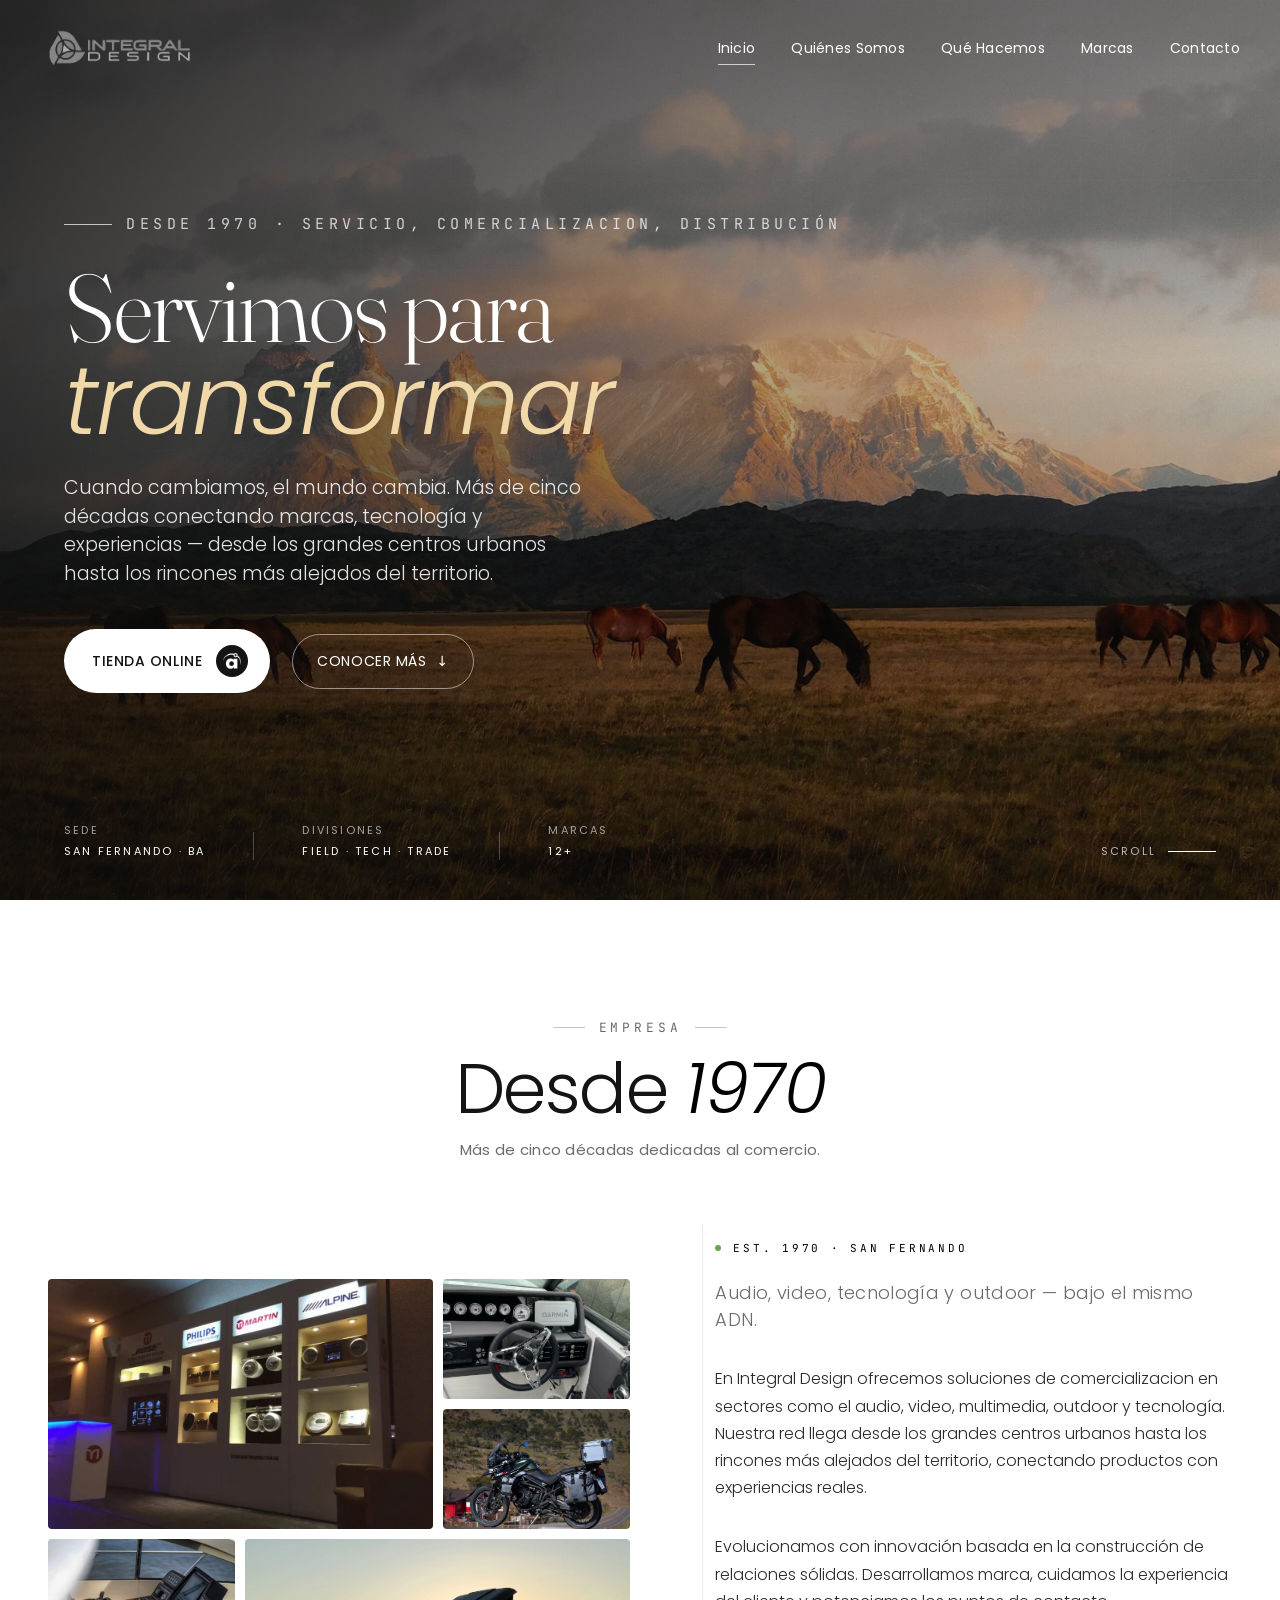
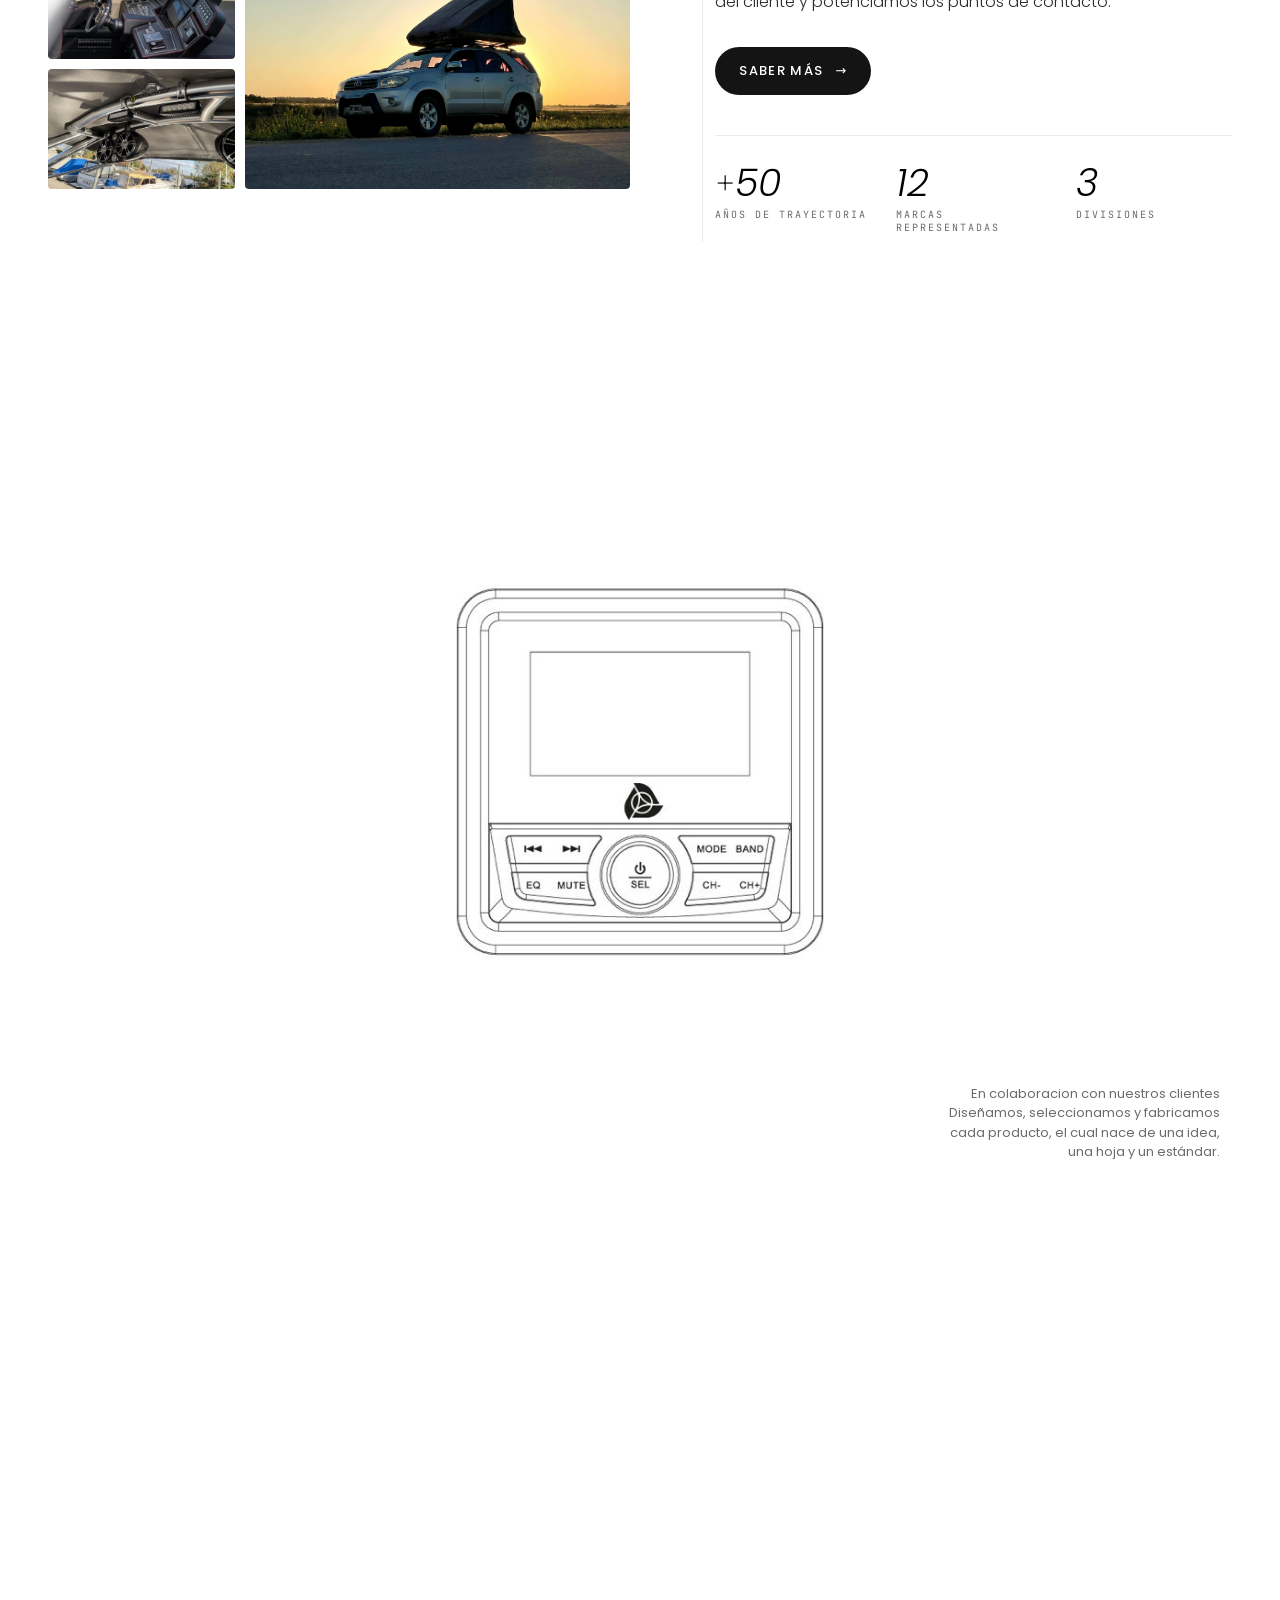
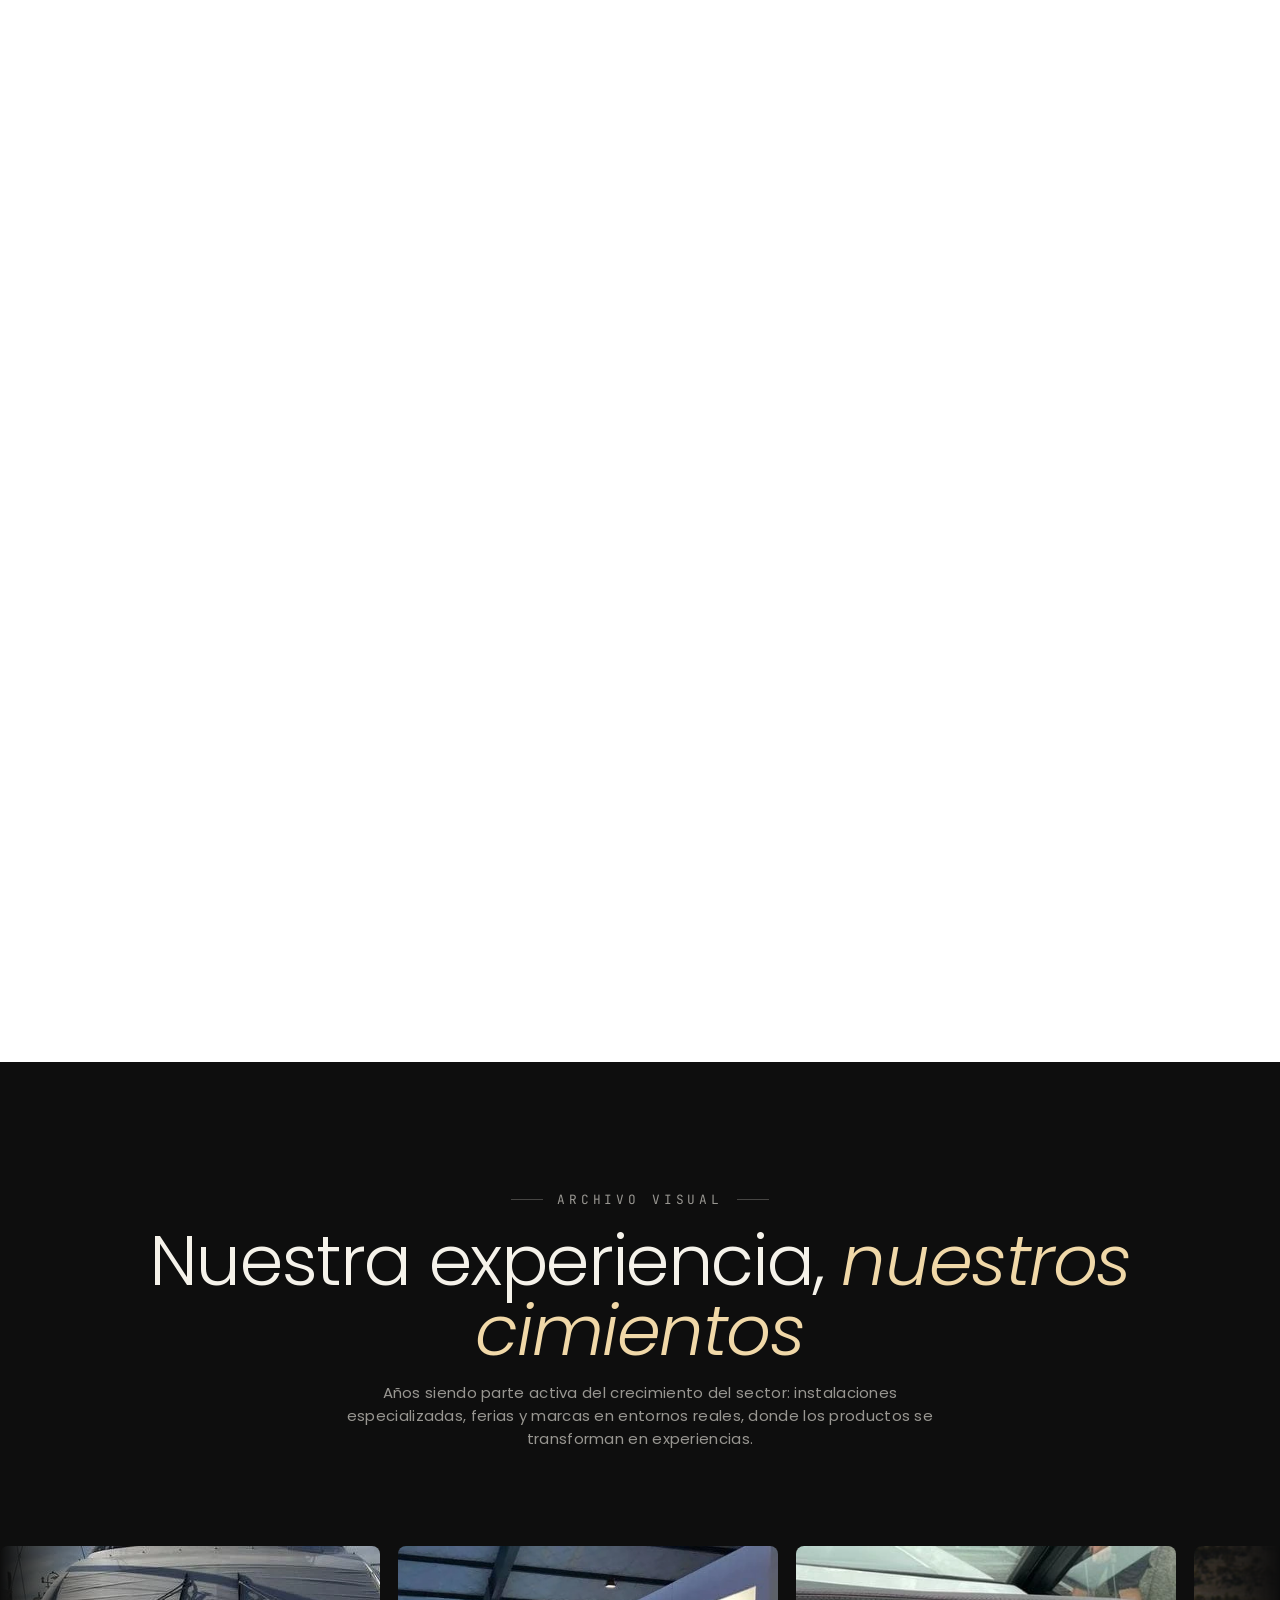
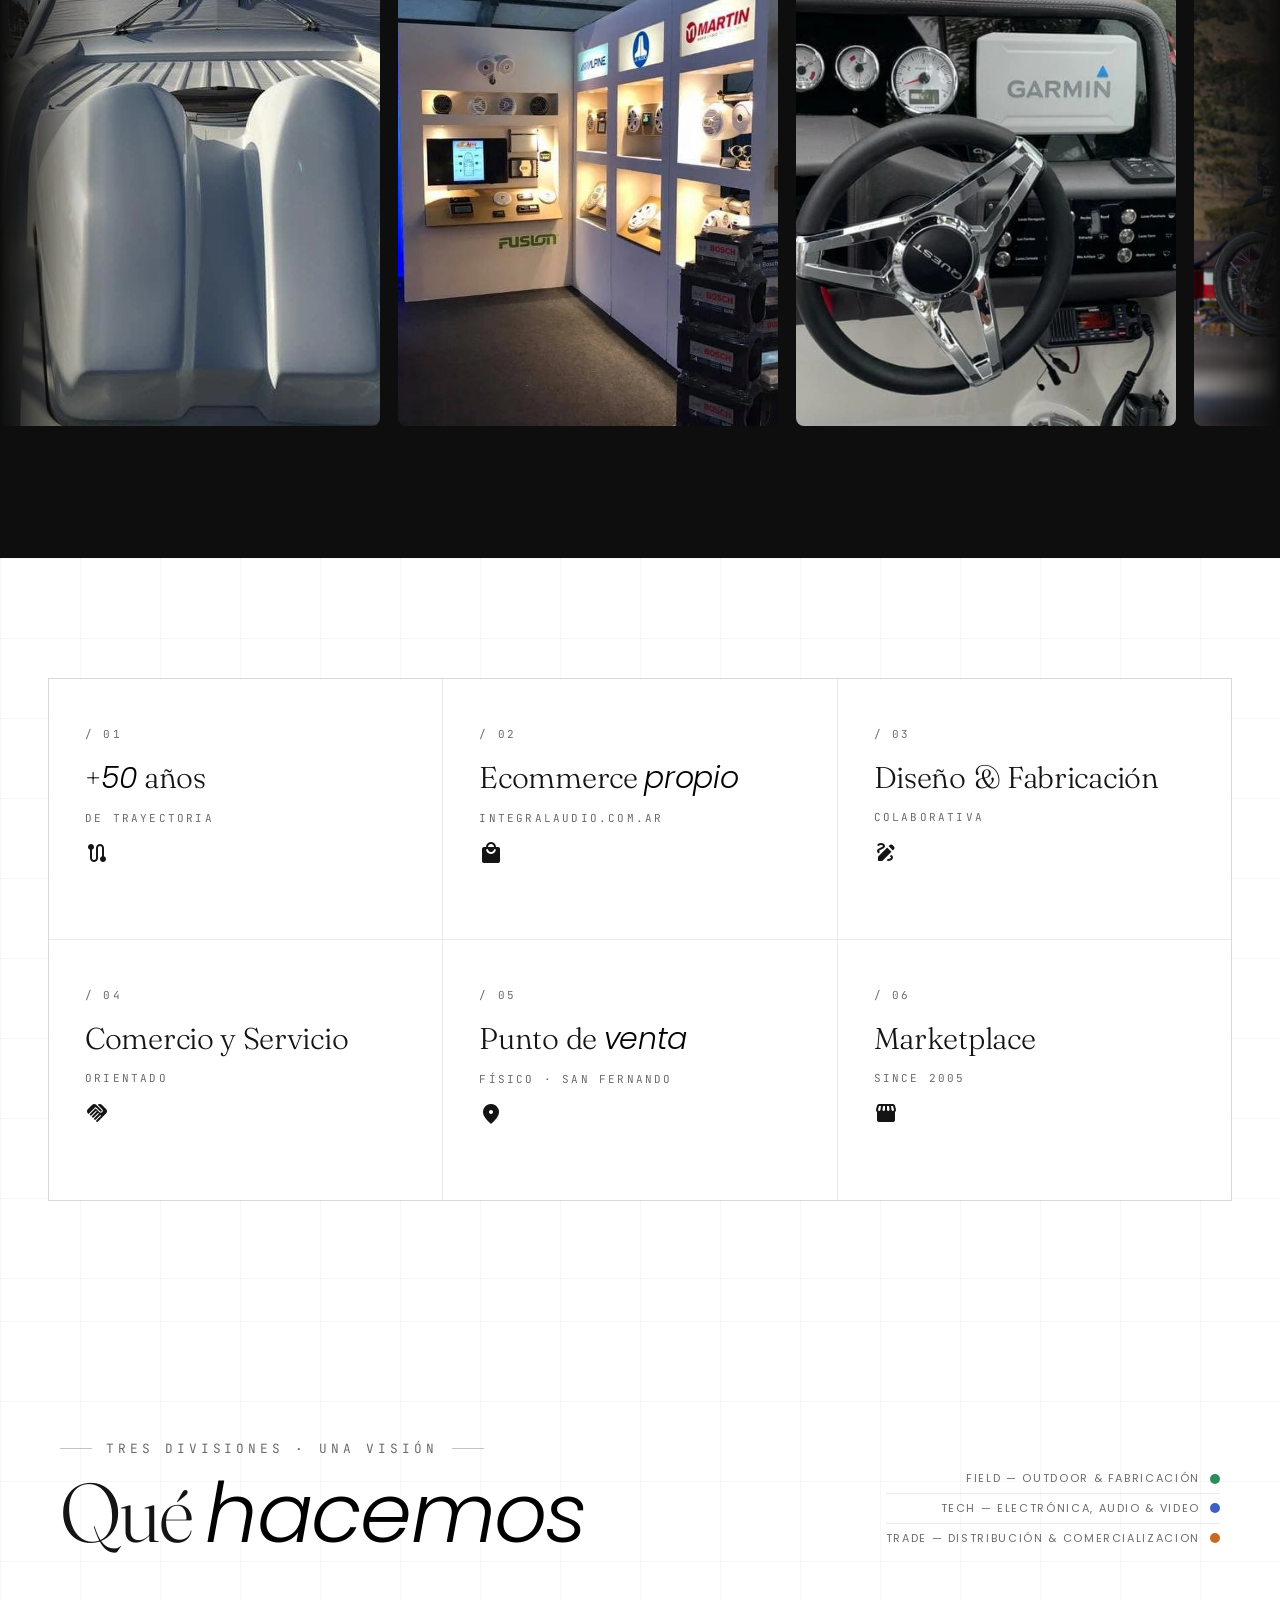
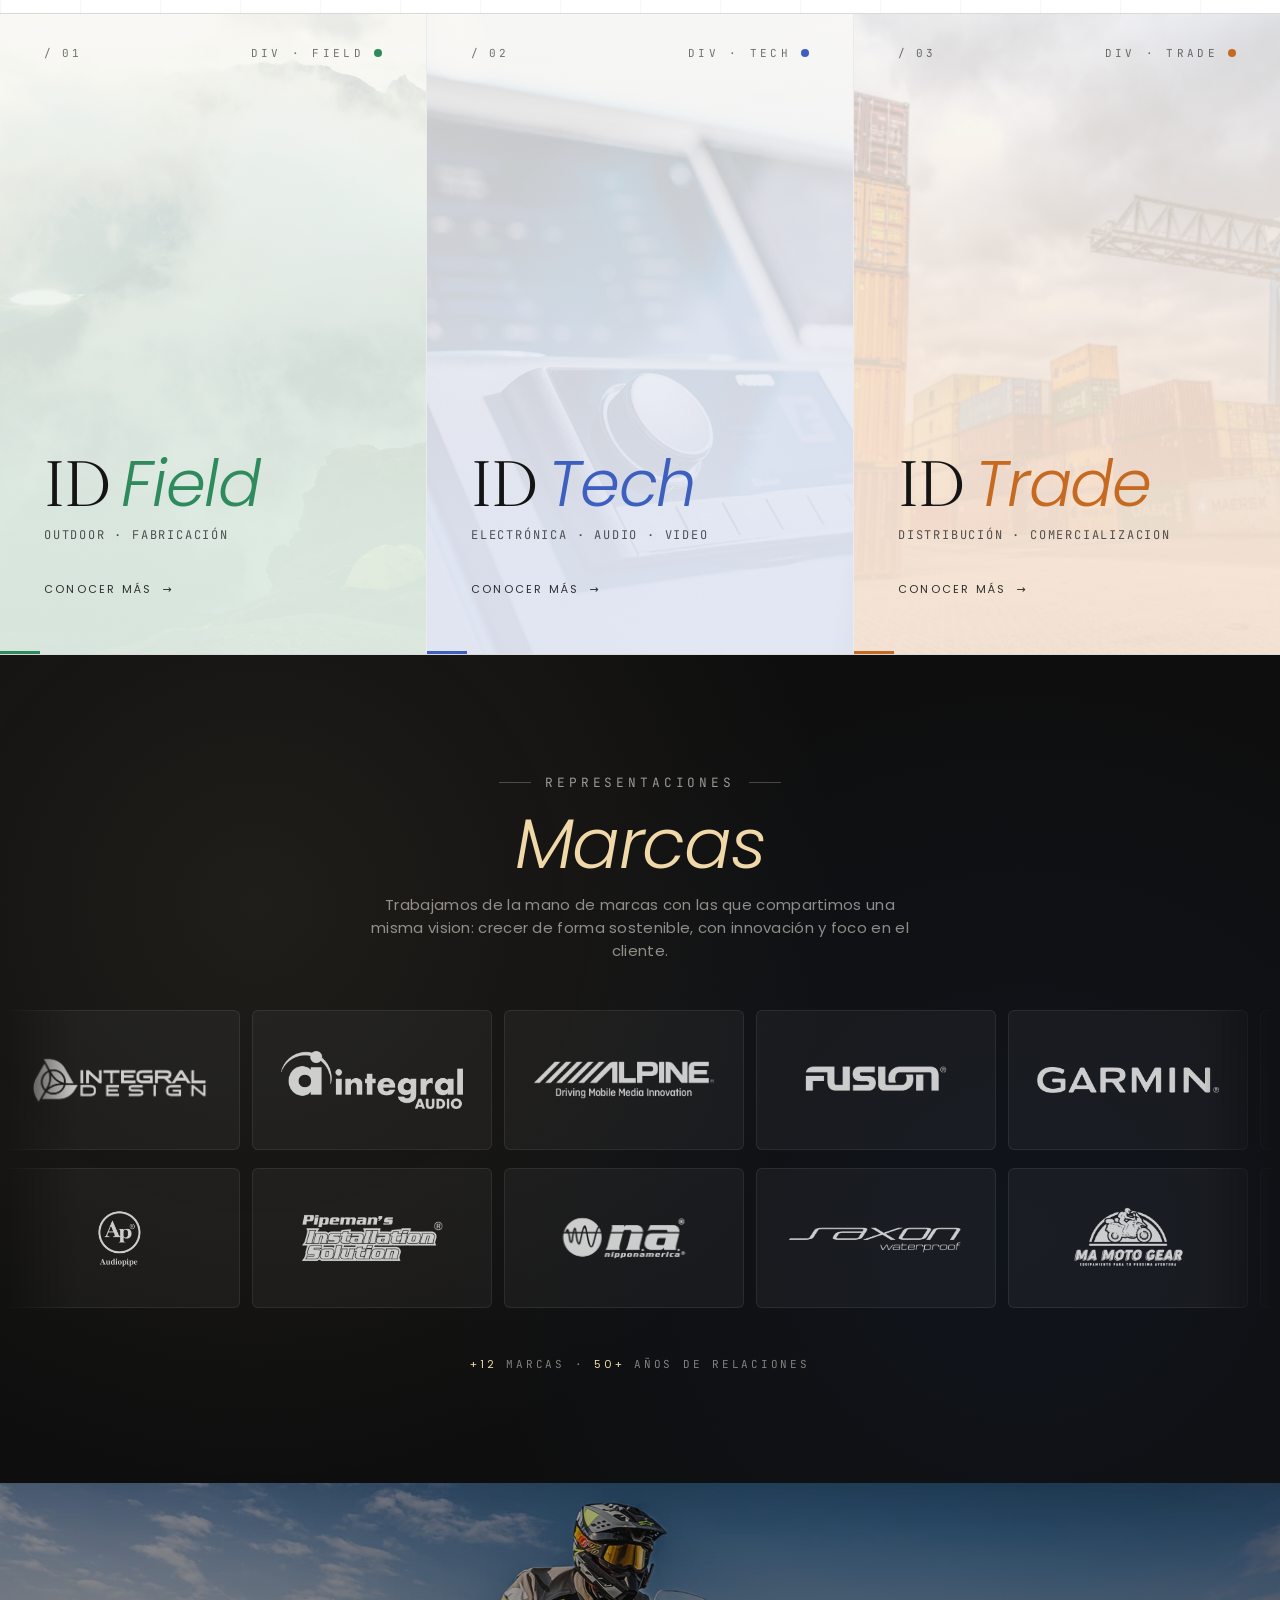
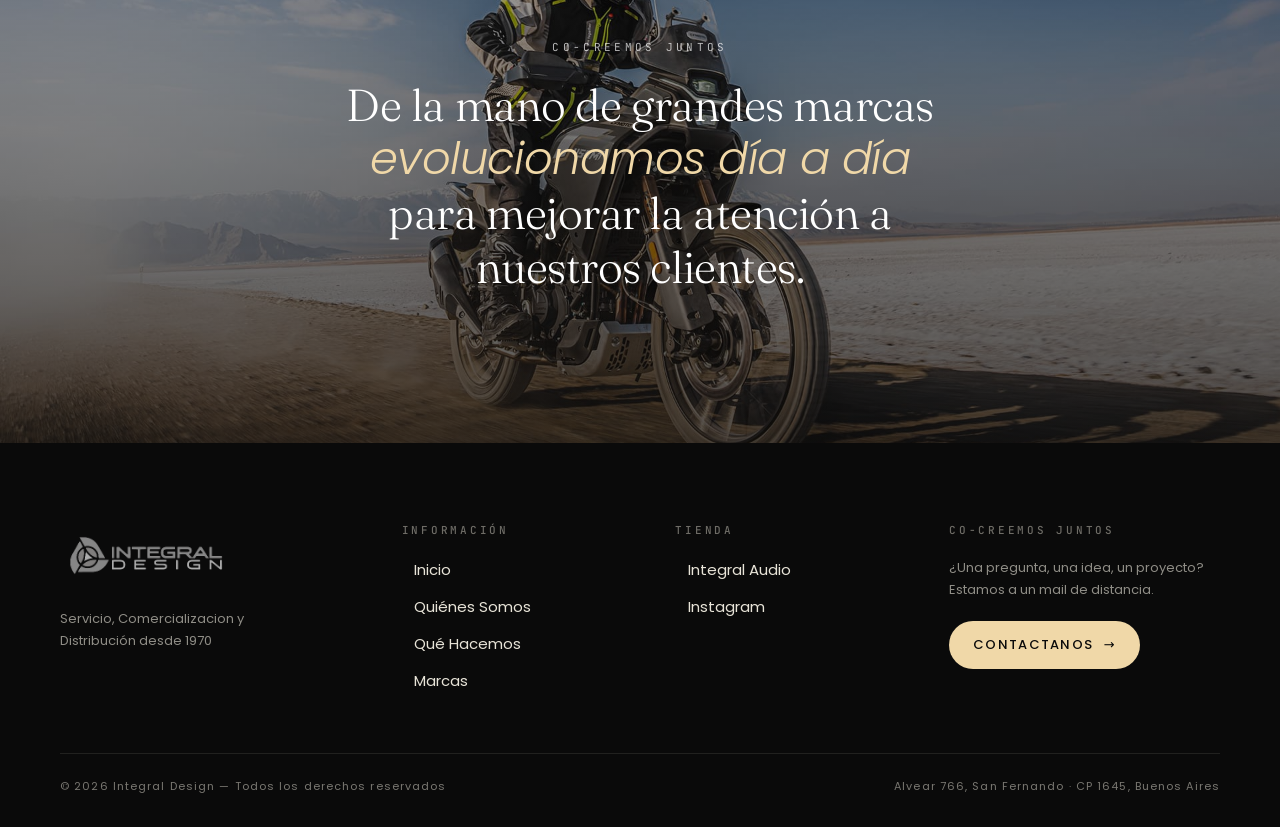
==== index.html @ 8a4322a3 "probando sacar ondas para mobile" ====
<!DOCTYPE html>
<html lang="es">
<head>
  <meta charset="UTF-8" />
  <meta name="viewport" content="width=device-width, initial-scale=1.0" />
  <title>Integral Design — Audio, Video, Outdoor y Tecnología</title>

  <link rel="preconnect" href="https://fonts.googleapis.com">
  <link rel="preconnect" href="https://fonts.gstatic.com" crossorigin>
  <link href="https://fonts.googleapis.com/icon?family=Material+Icons+Round" rel="stylesheet">
  <link href='https://unpkg.com/boxicons@2.1.4/css/boxicons.min.css' rel='stylesheet'>
  <link rel="stylesheet" href="style.css">

  <link rel="icon" href="media/logos/fav_icon_IntegralDesign.png" type="image/png">
  <link rel="preload" as="image" href="media/Fotos/nautica.jpg" fetchpriority="high">
  <meta name="description" content="Integral Design — más de 50 años distribuyendo audio, video, tecnología y equipamiento outdoor. Tres divisiones: Field, Tech y Trade.">
</head>
<body>

<!-- ==========================================================
     HEADER
     ========================================================== -->
<header class="header">
  <a href="#inicio" class="logo" aria-label="Integral Design">
    <img src="media/Logos/IntegralDesign_bk.png" alt="Integral Design">
  </a>

  <input type="checkbox" id="check">
  <label for="check" class="icons" aria-label="Menú">
    <i class='bx bx-menu' id="menu-icon"></i>
    <i class='bx bx-x' id="close-icon"></i>
  </label>

  <nav class="navbar">
    <a href="#inicio">Inicio</a>
    <a href="#QuienesSomos">Quiénes Somos</a>
    <a href="#QueHacemos">Qué Hacemos</a>
    <a href="#Marcas">Marcas</a>
    <a href="mailto:adl@integraldesign.com.ar?subject=Consulta">Contacto</a>
    <!-- <a href="#" class="nav-flag" aria-label="Argentina">
      <img src="media/logos/bandera_argentina.png" alt="AR">
    </a> -->
  </nav>
</header>

<!-- ==========================================================
     HERO
     ========================================================== -->
<section class="hero" id="inicio">
  <div class="hero-bg"></div>
  <div class="hero-grid"></div>
  <div class="hero-overlay"></div>

  <div class="hero-inner">
    <span class="hero-eyebrow">Desde 1970 · Servicio, comercializacion, Distribución</span>
    <h1>Servimos para <em>transformar</em></h1>
    <p class="hero-lede solo-mobile">Audio, video, tecnología y outdoor bajo el mismo ADN.</p>
    <p class="hero-lede solo-desktop">
      Cuando cambiamos, el mundo cambia. Más de cinco décadas conectando marcas,
      tecnología y experiencias — desde los grandes centros urbanos hasta
      los rincones más alejados del territorio.
    </p>
    <div class="hero-ctas">
      <a href="https://integralaudio.com.ar/" target="_blank" rel="noopener" class="btn-primary">
        Tienda Online
        <span class="chip"><img src="media/Logos/integralAudio.png" alt=""></span>
      </a>
      <a href="#QuienesSomos" class="btn-ghost">
        Conocer más
        <span>↓</span>
      </a>
    </div>
  </div>

  <div class="hero-meta">
    <div>
      <div>Sede</div>
      <div style="color:#fff;margin-top:4px;">San Fernando · BA</div>
    </div>
    <div class="divider"></div>
    <div>
      <div>Divisiones</div>
      <div style="color:#fff;margin-top:4px;">Field · Tech · Trade</div>
    </div>
    <div class="divider"></div>
    <div>
      <div>Marcas</div>
      <div style="color:#fff;margin-top:4px;">12+</div>
    </div>
  </div>

  <div class="hero-scroll">
    <span>Scroll</span>
    <span class="line"></span>
  </div>
</section>

<!-- ==========================================================
     QUIÉNES SOMOS
     ========================================================== -->
<section class="QuienesSomos-section" id="QuienesSomos">
  <canvas class="QuienesSomos-waves" id="QuienesSomos-waves"></canvas>

  <div class="QuienesSomos-content">
    <div class="sh">
      <span class="sh-eyebrow">Empresa</span>
      <h2 class="sh-title">Desde <em>1970</em></h2>
      <div class="sh-sub">Más de cinco décadas dedicadas al comercio.</div>
    </div>

    <div class="QuienesSomos-envolve">
      <div class="QuienesSomos-collage">
        <div class="qs-cell qs-a"><img src="media/Fotos/estand2.webp" alt=""></div>
        <div class="qs-cell qs-b"><img src="media/Fotos/marine_audio.webp" alt=""></div>
        <div class="qs-cell qs-c"><img src="media/Fotos/motos.webp" alt=""></div>
        <div class="qs-cell qs-d"><img src="media/Fotos/tablero.webp" alt=""></div>
        <div class="qs-cell qs-e"><img src="media/Fotos/outdoor_cl.webp" alt=""></div>
        <div class="qs-cell qs-f"><img src="media/Fotos/instalacion.webp" alt=""></div>
      </div>

      <div class="QuienesSomos-text">
        <span class="year-badge"><span class="dot"></span>EST. 1970 · San Fernando</span>
        <!-- <h2>Una casa para <em>tres territorios</em>.</h2> -->
        <h3 class="solo-desktop">Audio, video, tecnología y outdoor — bajo el mismo ADN.</h3>
        <p>
            En Integral Design ofrecemos soluciones de comercializacion en sectores como el audio, video, multimedia, outdoor y tecnología. Nuestra red llega desde los grandes centros urbanos hasta los rincones más alejados del territorio, conectando productos con experiencias reales.
        </p>
        <p class="solo-desktop">
            Evolucionamos con  innovación basada en la construcción de relaciones sólidas. Desarrollamos marca, cuidamos la experiencia del cliente y potenciamos los puntos de contacto.
        </p>
        <a href="https://www.instagram.com/integraldesign_audio" target="_blank" rel="noopener" class="btn-saber-mas">
          Saber más <span class="arr">→</span>
        </a>

        <div class="qs-stats">
          <div class="qs-stat">
            <div class="num">+<em>50</em></div>
            <div class="lbl">Años de trayectoria</div>
          </div>
          <div class="qs-stat">
            <div class="num"><em>12</em></div>
            <div class="lbl">Marcas representadas</div>
          </div>
          <div class="qs-stat">
            <div class="num"><em>3</em></div>
            <div class="lbl">Divisiones</div>
          </div>
        </div>
      </div>
    </div>
  </div>
</section>

<!-- ==========================================================
     STEREO (sticky reveal)
     ========================================================== -->
<section class="stereo-section" aria-label="Del boceto al producto">
  <div class="stereo-sticky">
    <!-- <div class="stereo-bg-text">boceto  &amp; producto</div> -->
    <div class="stereo-container">
      <img src="media/Estereo/sin_color.jpeg" alt="Boceto del estéreo" class="stereo-boceto">
      <img src="media/Estereo/color.jpeg" alt="Estéreo terminado" class="stereo-color">
    </div>
    <div class="stereo-caption">
        En colaboracion con nuestros clientes Diseñamos, seleccionamos y fabricamos cada producto, el cual nace de una idea, una hoja y un estándar.
    </div>
  </div>
</section>

<!-- ==========================================================
     NUESTRA EXPERIENCIA
     ========================================================== -->
<section class="NuestraExperiencia-seccion" id="Experiencia">
  <div class="sh">
    <span class="sh-eyebrow">Archivo visual</span>
    <h1 class="sh-title">Nuestra experiencia, <em>nuestros cimientos</em></h1>
    <div class="sh-sub">
      Años siendo parte activa del crecimiento del sector: instalaciones especializadas,
      ferias y marcas en entornos reales, donde los productos se transforman en experiencias.
    </div>
  </div>

  <div class="carousel-wrapper">
    <div class="carousel-track" id="track"></div>
  </div>
</section>

<!-- ==========================================================
     FEATURES GRID
     ========================================================== -->
<section class="grid-section">
  <div class="grid-container">
    <div class="grid-item" data-reveal>
      <div class="grid-num">/ 01</div>
      <div class="span-title">+<em>50</em> años</div>
      <small>de trayectoria</small>
      <span class="material-icons-round">route</span>
    </div>
    <div class="grid-item" data-reveal>
      <div class="grid-num">/ 02</div>
      <div class="span-title">Ecommerce <em>propio</em></div>
      <small>Integralaudio.com.ar</small>
      <span class="material-icons-round">local_mall</span>
    </div>
    <div class="grid-item" data-reveal>
      <div class="grid-num">/ 03</div>
      <div class="span-title">Diseño & Fabricación</div>
      <small>Colaborativa</small>
      <span class="material-icons-round">draw</span>
    </div>
    <div class="grid-item" data-reveal>
      <div class="grid-num">/ 04</div>
      <div class="span-title">Comercio y Servicio</div>
      <small>Orientado</small>
      <span class="material-icons-round">handshake</span>
    </div>
    <div class="grid-item" data-reveal>
      <div class="grid-num">/ 05</div>
      <div class="span-title">Punto de <em>venta</em></div>
      <small>Físico · San Fernando</small>
      <span class="material-icons-round">location_on</span>
    </div>
    <div class="grid-item" data-reveal>
      <div class="grid-num">/ 06</div>
      <div class="span-title">Marketplace</div>
      <small>Since 2005</small>
      <span class="material-icons-round">storefront</span>
    </div>
  </div>
</section>

<!-- ==========================================================
     QUÉ HACEMOS — Split Territories
     ========================================================== -->
<section class="QueHacemos-section" id="QueHacemos">
  <div class="qh-header">
    <div>
      <span class="sh-eyebrow" style="margin-bottom:16px;" id="queHacemosSpan">Tres divisiones · una visión</span>
      <h2>Qué <em>hacemos</em></h2>
    </div>
    <div class="qh-legend">
      <div><span>FIELD — outdoor &amp; fabricación</span><span class="sw field"></span></div>
      <div><span>TECH — electrónica, audio &amp; video</span><span class="sw tech"></span></div>
      <div><span>TRADE — distribución &amp; Comercializacion</span><span class="sw trade"></span></div>
    </div>
  </div>

  <div class="qh-columns">
    <!-- FIELD -->
    <div class="qh-col" data-div="field">
      <div class="bg" style="background-image:url('media/QueHacemos/Field.jpg');"></div>
      <div class="ov"></div>
      <div class="qh-num">/ 01</div>
      <div class="qh-div">DIV · FIELD <span class="dot"></span></div>
      <div class="qh-content">
        <h3 class="qh-id">ID <em>Field</em></h3>
        <div class="qh-tags">Outdoor · Fabricación</div>
        <p class="qh-desc">
          Fabricamos desde el territorio. Pensamos en movimiento — equipo outdoor
          para quienes transitan en la ruta, el río o la montaña.
        </p>
        <div class="qh-arrow solo-desktop"><span>Conocer más</span><span class="arr">→</span></div>
      </div>
      <div class="qh-bar"></div>
    </div>

    <!-- TECH -->
    <div class="qh-col" data-div="tech">
      <div class="bg" style="background-image:url('media/QueHacemos/Tech.jpg');"></div>
      <div class="ov"></div>
      <div class="qh-num">/ 02</div>
      <div class="qh-div">DIV · TECH <span class="dot"></span></div>
      <div class="qh-content">
        <h3 class="qh-id">ID <em>Tech</em></h3>
        <div class="qh-tags">Electrónica · Audio · Video</div>
        <p class="qh-desc">
          Diseñamos, seleccionamos y ofrecemos tecnología de alto rendimiento.
        </p>
        <div class="qh-arrow solo-desktop"><span>Conocer más</span><span class="arr">→</span></div>
      </div>
      <div class="qh-bar"></div>
    </div>

    <!-- TRADE -->
    <div class="qh-col" data-div="trade">
      <div class="bg" style="background-image:url('media/QueHacemos/Trade.png');"></div>
      <div class="ov"></div>
      <div class="qh-num">/ 03</div>
      <div class="qh-div">DIV · TRADE <span class="dot"></span></div>
      <div class="qh-content">
        <h3 class="qh-id">ID <em>Trade</em></h3>
        <div class="qh-tags">Distribución · Comercializacion</div>
        <p class="qh-desc">
          Distribuimos y construimos lazos. Red logística de alcance
          nacional con foco en relaciones de largo plazo.
        </p>
        <div class="qh-arrow solo-desktop"><span>Conocer más</span><span class="arr">→</span></div>
      </div>
      <div class="qh-bar"></div>
    </div>
  </div>
</section>

<!-- ==========================================================
     MARCAS — marquee
     ========================================================== -->
<section class="marcas-section" id="Marcas">
  <div class="sh">
    <span class="sh-eyebrow">Representaciones</span>
    <h2 class="sh-title"><em>Marcas</em></h2>
    <div class="sh-sub">
      Trabajamos de la mano de marcas con las que compartimos una misma vision: crecer de forma sostenible, con innovación y foco en el cliente.
    </div>
  </div>

  <div class="marquee">
    <div class="marquee-track lr" id="marquee-row-1"></div>
  </div>
  <div class="marquee">
    <div class="marquee-track rl" id="marquee-row-2"></div>
  </div>

  <div class="marcas-footer">
    <span>+12</span> marcas · <span>50+</span> años de relaciones
  </div>
</section>

<!-- ==========================================================
     CLOSING BANNER
     ========================================================== -->
<section class="img-section-2">
  <div class="img-overlay-2">
    <span class="eye">Co-creemos juntos</span>
    <p>
      De la mano de grandes marcas <em>evolucionamos día a día</em>
      para mejorar la atención a nuestros clientes.
    </p>
  </div>
</section>

<!-- ==========================================================
     FOOTER
     ========================================================== -->
<footer class="site-footer">
  <div class="footer-container">
    <div class="footer-logo">
      <img src="media/Logos/IntegralDesign_bk.png" alt="Integral Design">
      <p>Servicio, Comercializacion y Distribución desde 1970</p>
    </div>

    <div class="footer-links">
      <h3 class="footer-heading">Información</h3>
      <ul>
        <li><a href="#inicio">Inicio</a></li>
        <li><a href="#QuienesSomos">Quiénes Somos</a></li>
        <li><a href="#QueHacemos">Qué Hacemos</a></li>
        <li><a href="#Marcas">Marcas</a></li>
      </ul>
    </div>

    <div class="footer-links">
      <h3 class="footer-heading">Tienda</h3>
      <ul>
        <li><a href="https://integralaudio.com.ar/" target="_blank" rel="noopener">Integral Audio</a></li>
        <li><a href="https://www.instagram.com/integraldesign_audio" target="_blank" rel="noopener">Instagram</a></li>
      </ul>
    </div>

    <div class="footer-contact">
      <h3 class="footer-heading">Co-creemos juntos</h3>
      <p>¿Una pregunta, una idea, un proyecto? Estamos a un mail de distancia.</p>
      <a href="mailto:adl@integraldesign.com.ar?subject=Consulta" class="contact-btn">
        Contactanos <span>→</span>
      </a>
    </div>
  </div>

  <div class="footer-bottom">
    <p>© 2026 Integral Design — Todos los derechos reservados</p>
    <p>Alvear 766, San Fernando · CP 1645, Buenos Aires</p>
  </div>
</footer>

<script src="js/main.js?v=2" defer>
  /* efecto sobre las marcas */
  window.addEventListener('load', () => {
    document.querySelectorAll('.brand-tile img[data-invert="1"]').forEach(img => {
      img.style.filter = 'brightness(0) invert(1) opacity(0.85)';
      img.addEventListener('mouseenter', () => { img.style.filter = 'none'; });
      // also on tile hover, reset
      const tile = img.closest('.brand-tile');
      if (tile) {
        tile.addEventListener('mouseenter', () => { img.style.filter = 'none'; });
        tile.addEventListener('mouseleave', () => { img.style.filter = 'brightness(0) invert(1) opacity(0.85)'; });
      }
    });
  });
  if (window.innerWidth >= 1024) {
    const script = document.createElement('script');
    script.src = 'ja/waves.js';
    script.async = true;
    document.head.appendChild(script);
  }
</script>

</body>
</html>
---- style.css ----
/* =============================================================
   INTEGRAL DESIGN — landing page (v2)
   Poppins + Fraunces serif accent · cream/dark · refined motion
   ============================================================= */
@import url('https://fonts.googleapis.com/css2?family=Poppins:wght@200;300;400;500;600;700&family=Fraunces:ital,opsz,wght@0,9..144,300;0,9..144,400;0,9..144,500;1,9..144,300;1,9..144,400&family=JetBrains+Mono:wght@300;400;500&display=swap');

:root {
  --sans: 'Poppins', system-ui, sans-serif;
  --serif: 'Fraunces', Georgia, serif;
  --mono: 'JetBrains Mono', 'SFMono-Regular', monospace;

  /* --cream: #f6f3ec; */
  --cream-2: #ece8dd;
  --cream: white;
  --paper: #ffffff;
  --ink: #141414;
  --ink-2: #2a2a2a;
  --muted: #6b6b6b;
  --line: #1d1d1d;
  --line-soft: rgba(0,0,0,0.08);

  --brand: black;   /* Integral Design deep blue */
  --brand-2: #2d5fbf;
  --accent: #6aa84f;  /* the green from the logo */
  --red: #d92e2e;     /* integral audio red */
}

/* =============================================================
   Reset
   ============================================================= */
* {
  margin: 0;
  padding: 0;
  box-sizing: border-box;
  font-family: var(--sans);
}
html { scroll-behavior: smooth; }
body {
  background: var(--cream);
  color: var(--ink);
  overflow-x: hidden;
  -webkit-font-smoothing: antialiased;
  -moz-osx-font-smoothing: grayscale;
}
img { display: block; max-width: 100%; }
a { color: inherit; text-decoration: none; }
section { scroll-margin-top: 90px; }

::selection { background: var(--ink); color: var(--cream); }

/* =============================================================
   HEADER — real glass, reveals on scroll
   ============================================================= */
.header {
  position: fixed;
  top: 0; left: 0;
  width: 100%;
  padding: 18px 40px;
  display: flex;
  justify-content: space-between;
  align-items: center;
  z-index: 100;
  transition: padding 0.35s ease, background 0.35s ease, backdrop-filter 0.35s ease, border-color 0.35s ease;
  border-bottom: 1px solid transparent;
}
.header::before {
  content: "";
  position: absolute; inset: 0;
  background: rgba(10,10,10,0.0);
  backdrop-filter: blur(0);
  -webkit-backdrop-filter: blur(0);
  transition: background 0.35s ease, backdrop-filter 0.35s ease;
  z-index: -1;
}
.header.scrolled {
  padding: 12px 40px;
  border-bottom-color: rgba(255,255,255,0.08);
}
.header.scrolled::before {
  background: rgba(14,14,14,0.78);
  backdrop-filter: saturate(140%) blur(18px);
  -webkit-backdrop-filter: saturate(140%) blur(18px);
}

.logo { display: flex; align-items: center; }
.logo img { height: 60px; width: auto; transition: transform 0.4s ease;}

.navbar {
  display: flex;
  align-items: center;
  gap: 36px;
}
.navbar a {
  font-size: 14px;
  color: #fff;
  font-weight: 400;
  letter-spacing: 0.02em;
  position: relative;
  padding: 6px 0;
  transition: color 0.25s ease;
}
.navbar a:not(.nav-flag)::after {
  content: "";
  position: absolute;
  left: 0; bottom: 0;
  width: 0; height: 1px;
  background: #fff;
  transition: width 0.35s cubic-bezier(.2,.7,.2,1);
}
.navbar a:not(.nav-flag):hover::after { width: 100%; }
.navbar a.active::after { width: 100%; opacity: 0.7; }

.nav-flag {
  width: 30px; 
  height: 18px;  /* 30/18 = 5:3, proporción oficial */
  border-radius: 3px;
  overflow: hidden;
  box-shadow: 0 1px 3px rgba(0,0,0,0.3);
  transition: transform 0.3s ease;
  flex-shrink: 0; /* evita que se deforme si el navbar se achica */
}
.nav-flag img { 
  width: 100%; 
  height: 100%; 
  object-fit: contain; /* o 'cover', ya no importa porque las proporciones coinciden */
  display: block;
}

#check { display: none; }
.icons {
  display: none;
  font-size: 28px;
  color: #fff;
  cursor: pointer;
  z-index: 2;
}

/* =============================================================
   HERO
   ============================================================= */
.hero {
  position: relative;
  min-height: 100vh;
  width: 100%;
  overflow: hidden;
  display: flex;
  align-items: center;
  color: #fff;
}
.hero-bg {
  position: absolute; inset: 0;
  background-image: url("media/Fondo/Inicio.webp");
  background-size: cover;
  background-position: center;
  transform: scale(1.04);
  animation: heroBgSlowZoom 24s ease-in-out infinite alternate;

}
@keyframes heroBgSlowZoom {
  from { transform: scale(1.0); }
  to { transform: scale(1.08); }
}
.hero-overlay {
  position: absolute; inset: 0;
  background:
    linear-gradient(90deg, rgba(10,10,10,0.75) 0%, rgba(10,10,10,0.35) 55%, rgba(10,10,10,0.15) 100%),
    linear-gradient(180deg, rgba(10,10,10,0.35) 0%, rgba(10,10,10,0) 40%, rgba(10,10,10,0.5) 100%);
}
.hero-grid {
  position: absolute; inset: 0;
  background-image:
    linear-gradient(rgba(255,255,255,0.035) 1px, transparent 1px),
    linear-gradient(90deg, rgba(255,255,255,0.035) 1px, transparent 1px);
  background-size: 90px 90px;
  pointer-events: none;
  mix-blend-mode: overlay;
}

.hero-inner {
  position: relative;
  z-index: 2;
  padding: 0 64px;
  max-width: 1400px;
  margin: 0 auto;
  width: 100%;
}
.hero-eyebrow {
  display: inline-flex;
  align-items: center;
  gap: 14px;
  font-family: var(--mono);
  font-size: 15px;
  letter-spacing: 0.3em;
  text-transform: uppercase;
  color: rgba(255,255,255,0.75);
  margin-bottom: 28px;
  animation: fadeUp 0.9s ease 0.1s both;
}
.hero-eyebrow::before {
  content: ""; width: 48px; height: 1px;
  background: rgba(255,255,255,0.7);
  display: inline-block;
}
.hero h1 {
  font-family: var(--serif);
  font-weight: 300;
  font-size: clamp(48px, 7.5vw, 112px);
  line-height: 0.95;
  letter-spacing: -0.02em;
  margin-bottom: 28px;
  max-width: 12ch;
  animation: fadeUp 1s ease 0.2s both;
}
.hero h1 em { font-style: italic; color: #f0d8a8; }

.hero p.hero-lede {
  font-size: clamp(16px, 1.5vw, 20px);
  line-height: 1.5;
  font-weight: 300;
  max-width: 44ch;
  color: rgba(255,255,255,0.88);
  margin-bottom: 40px;
  animation: fadeUp 1s ease 0.4s both;
}

.solo-mobile { display: none; }
.solo-desktop { display: block; }

.hero-ctas {
  display: flex;
  align-items: center;
  gap: 22px;
  animation: fadeUp 1s ease 0.55s both;
  flex-wrap: wrap;
}
.btn-primary {
  display: inline-flex;
  align-items: center;
  gap: 14px;
  padding: 16px 22px 16px 28px;
  background: #fff;
  color: var(--ink);
  border-radius: 60px;
  font-size: 14px;
  font-weight: 500;
  letter-spacing: 0.04em;
  text-transform: uppercase;
  transition: transform 0.3s ease, background 0.3s ease, gap 0.3s ease;
  border: 0;
  cursor: pointer;
}
.btn-primary:hover {background: #f0d8a8 }
.btn-primary .chip {
  width: 32px; height: 32px;
  border-radius: 50%;
  background: var(--ink);
  display: grid; place-items: center;
  overflow: hidden;
}
.btn-primary .chip img { width: 18px; height: 18px; object-fit: contain; filter: invert(1) brightness(2); }

.btn-ghost {
  display: inline-flex;
  align-items: center;
  gap: 10px;
  padding: 16px 24px;
  border: 1px solid rgba(255,255,255,0.5);
  border-radius: 60px;
  color: #fff;
  font-size: 14px;
  font-weight: 400;
  letter-spacing: 0.04em;
  text-transform: uppercase;
  transition: background 0.3s, border-color 0.3s;
}
.btn-ghost:hover { background: rgba(255,255,255,0.1); border-color: #fff; }

.hero-meta {
  position: absolute;
  bottom: 40px; left: 64px;
  display: flex; align-items: flex-end; gap: 48px;
  font-family: var(--mono);
  font-size: 11px;
  letter-spacing: 0.2em;
  text-transform: uppercase;
  color: rgba(255,255,255,0.6);
  z-index: 2;
  animation: fadeUp 1s ease 0.8s both;
}
.hero-meta .divider { width: 1px; height: 28px; background: rgba(255,255,255,0.25); }

.hero-scroll {
  position: absolute;
  bottom: 40px; right: 64px;
  display: flex; align-items: center; gap: 12px;
  font-family: var(--mono);
  font-size: 11px;
  letter-spacing: 0.2em;
  text-transform: uppercase;
  color: rgba(255,255,255,0.7);
  z-index: 2;
  animation: fadeUp 1s ease 0.9s both;
}
.hero-scroll .line {
  display: inline-block;
  width: 48px; height: 1px;
  background: rgba(255,255,255,0.6);
  position: relative;
  overflow: hidden;
}
.hero-scroll .line::after {
  content: ""; position: absolute;
  inset: 0;
  background: #fff;
  animation: scrollLine 2s ease-in-out infinite;
}
@keyframes scrollLine {
  0%   { transform: translateX(-100%); }
  50%  { transform: translateX(0); }
  100% { transform: translateX(100%); }
}

@keyframes fadeUp {
  from { opacity: 0; transform: translateY(24px); }
  to { opacity: 1; transform: translateY(0); }
}

/* =============================================================
   SECTION HEADER helper
   ============================================================= */
.sh {
  text-align: center;
  margin-bottom: 64px;
}
.sh-eyebrow {
  font-family: var(--mono);
  font-size: 0.8rem;
  letter-spacing: 0.3em;
  text-transform: uppercase;
  color: var(--muted);
  display: inline-flex; align-items: center; gap: 14px;
  margin-bottom: 18px;
}
.sh-eyebrow::before, .sh-eyebrow::after {
  content: ""; width: 32px; height: 1px; background: currentColor; opacity: 0.4;
}
.sh-title {
  font-family: var(--sans);
  font-weight: 300;
  font-size: clamp(42px, 5.5vw, 80px);
  line-height: 1;
  letter-spacing: -0.02em;
  color: var(--ink);
}
.sh-title em { font-style: italic; color: var(--brand); }
.sh-sub {
  margin-top: 14px;
  font-size: 15px;
  color: var(--muted);
  letter-spacing: 0.02em;
}

/* =============================================================
   QUIENES SOMOS
   ============================================================= */
.QuienesSomos-section {
  min-height: 100vh;
  position: relative;
  padding: 110px 0 80px;
  background: var(--cream);
  overflow: hidden;
}
#QuienesSomos-waves {
  position: absolute;
  inset: 0;
  width: 100%; height: 100%;
  z-index: 0;
  opacity: 0.7;
  pointer-events: none;
}
.QuienesSomos-content {
  position: relative;
  z-index: 1;
  max-width: 1300px;
  margin: 0 auto;
  padding: 0 48px;
}
.QuienesSomos-envolve {
  display: grid;
  grid-template-columns: 1.1fr 1fr;
  gap: 72px;
  align-items: center;
  margin-top: 48px;
}

/* Refined 3-column collage using real photos */
.QuienesSomos-collage {
  display: grid;
  grid-template-columns: repeat(3, 1fr);
  grid-auto-rows: 120px;
  gap: 10px;
}
.qs-cell {
  overflow: hidden;
  border-radius: 4px;
  background: #ddd;
  position: relative;
}
.qs-cell img {
  width: 100%; height: 100%;
  object-fit: cover;
  transition: transform 1.2s cubic-bezier(.2,.7,.2,1), filter 0.6s;
}
.qs-cell::after {
  content: "";
  position: absolute; inset: 0;
  background: linear-gradient(180deg, transparent 50%, rgba(0,0,0,0.15));
  opacity: 0; transition: opacity 0.4s;
}
.qs-cell:hover img { transform: scale(1.08); }
.qs-cell:hover::after { opacity: 1; }

.qs-a { grid-column: 1 / 3; grid-row: 1 / 3; }  /* big left */
.qs-b { grid-column: 3 / 4; grid-row: 1 / 2; }
.qs-c { grid-column: 3 / 4; grid-row: 2 / 3; }
.qs-d { grid-column: 1 / 2; grid-row: 3 / 4; }
.qs-e { grid-column: 2 / 4; grid-row: 3 / 5; }  /* big right-bottom */
.qs-f { grid-column: 1 / 2; grid-row: 4 / 5; }

.QuienesSomos-text {
  padding-left: 12px;
  border-left: 1px solid var(--line-soft);
  padding-top: 8px;
  padding-bottom: 8px;
}
.QuienesSomos-text .year-badge {
  display: inline-flex; align-items: center; gap: 12px;
  font-family: var(--mono);
  font-size: 11px;
  letter-spacing: 0.25em;
  text-transform: uppercase;
  color: var(--brand);
  margin-bottom: 24px;
}
.QuienesSomos-text .year-badge .dot {
  width: 6px; height: 6px; border-radius: 50%; background: var(--accent);
  animation: pulseDot 2s ease-in-out infinite;
}
@keyframes pulseDot {
  0%,100% { opacity: 1; transform: scale(1); }
  50% { opacity: 0.4; transform: scale(1.4); }
}
.QuienesSomos-text h2 {
  font-family: var(--serif);
  font-weight: 300;
  font-size: clamp(40px, 5vw, 72px);
  line-height: 1;
  letter-spacing: -0.02em;
  margin-bottom: 8px;
}
.QuienesSomos-text h2 em { font-style: italic; color: var(--brand); }
.QuienesSomos-text h3 {
  font-family: var(--sans);
  font-weight: 300;
  font-size: 18px;
  color: var(--muted);
  margin-bottom: 32px;
  letter-spacing: 0.02em;
}
.QuienesSomos-text p {
  font-size: 16px;
  line-height: 1.7;
  color: var(--ink-2);
  margin-bottom: 32px;
  font-weight: 300;
}
.btn-saber-mas {
  display: inline-flex;
  align-items: center;
  gap: 12px;
  padding: 14px 24px;
  background: var(--ink);
  color: var(--cream);
  border-radius: 60px;
  font-size: 13px;
  font-weight: 500;
  letter-spacing: 0.1em;
  text-transform: uppercase;
  transition: background 0.3s, transform 0.3s, gap 0.3s;
}
.btn-saber-mas:hover {
  background: var(--brand);
  gap: 18px;
}
.btn-saber-mas .arr { transition: transform 0.3s; }
.btn-saber-mas:hover .arr { transform: translateX(4px); }

/* stats strip below the copy */
.qs-stats {
  margin-top: 40px;
  padding-top: 28px;
  border-top: 1px solid var(--line-soft);
  display: grid;
  grid-template-columns: repeat(3, 1fr);
  gap: 24px;
}
.qs-stat .num {
  font-family: var(--serif);
  font-weight: 300;
  font-size: 38px;
  line-height: 1;
  color: var(--ink);
}
.qs-stat .num em { font-style: italic; color: var(--brand); }
.qs-stat .lbl {
  margin-top: 6px;
  font-family: var(--mono);
  font-size: 10px;
  letter-spacing: 0.2em;
  text-transform: uppercase;
  color: var(--muted);
}

/* =============================================================
   STEREO (sticky scroll reveal)
   ============================================================= */
.stereo-section {
  height: 260vh;
  position: relative;
  background: var(--cream);
}
.stereo-sticky {
  position: sticky;
  top: 0;
  height: 100vh;
  display: flex;
  align-items: center;
  justify-content: center;
  overflow: hidden;
}
.stereo-bg-text {
  position: absolute;
  font-family: var(--serif);
  font-weight: 300;
  font-style: italic;
  font-size: clamp(120px, 22vw, 360px);
  line-height: 0.85;
  color: rgba(15, 62, 122, 0.06);
  letter-spacing: -0.04em;
  white-space: nowrap;
  user-select: none;
  pointer-events: none;
  z-index: 0;
}
.stereo-container {
  position: relative;
  /* width: min(1500px, 90vw); */
  width: 100%;
  transform: scale(1.15);
  aspect-ratio: 1 / 1;
  z-index: 1;
}
.stereo-boceto, .stereo-color {
  position: absolute;
  inset: 0;
  width: 100%; height: 100%;
  object-fit: contain;
}
.stereo-color {
  clip-path: inset(100% 0 0 0);
  transition: clip-path 0.1s linear;
}
.stereo-meta {
  position: absolute;
  bottom: 60px;
  left: 60px;
  font-family: var(--mono);
  font-size: 11px;
  letter-spacing: 0.25em;
  text-transform: uppercase;
  color: var(--muted);
  z-index: 2;
}
.stereo-meta .hdr { color: var(--brand); margin-bottom: 4px; }
.stereo-caption {
  position: absolute;
  bottom: 60px;
  right: 60px;
  max-width: 280px;
  font-size: 13px;
  color: var(--muted);
  line-height: 1.5;
  text-align: right;
  z-index: 2;
}

/* =============================================================
   NUESTRA EXPERIENCIA
   ============================================================= */
.NuestraExperiencia-seccion {
  padding: 120px 0 100px;
  background: #0e0e0e;
  color: #f5f2ea;
  overflow: hidden;
  position: relative;
}
.NuestraExperiencia-seccion .sh-title { color: #f5f2ea; }
.NuestraExperiencia-seccion .sh-title em { color: #f0d8a8; }
.NuestraExperiencia-seccion .sh-eyebrow { color: rgba(245,242,234,0.6); }
.NuestraExperiencia-seccion .sh-sub { color: rgba(245,242,234,0.6); max-width: 620px; margin: 14px auto 0; }

.carousel-wrapper {
  overflow: hidden;
  width: 100%;
  padding: 2rem 0;
  position: relative;
  -webkit-mask-image: linear-gradient(90deg, transparent 0%, #000 8%, #000 92%, transparent 100%);
          mask-image: linear-gradient(90deg, transparent 0%, #000 8%, #000 92%, transparent 100%);
}
.carousel-track {
  display: flex;
  gap: 18px;
  width: max-content;
  animation: scrollLeft 55s linear infinite;
}
.carousel-track:hover { animation-play-state: paused; }
@keyframes scrollLeft {
  from { transform: translateX(0); }
  to { transform: translateX(-50%); }
}

.carousel-item {
  width: 380px;
  height: 480px;
  flex-shrink: 0;
  border-radius: 8px;
  overflow: hidden;
  position: relative;
  cursor: pointer;
  transition: transform 0.5s cubic-bezier(.2,.7,.2,1);
}
.carousel-item img {
  width: 100%; height: 100%;
  object-fit: cover;
  transition: transform 0.8s cubic-bezier(.2,.7,.2,1), filter 0.4s;
}
.carousel-item:hover img { transform: scale(1.08); filter: brightness(1.05); }
.carousel-item .caption {
  position: absolute;
  left: 18px; bottom: 18px; right: 18px;
  display: flex; justify-content: space-between; align-items: flex-end;
  z-index: 2;
  color: #fff;
  opacity: 0;
  transform: translateY(12px);
  transition: opacity 0.4s, transform 0.4s;
}
.carousel-item::after {
  content: "";
  position: absolute; inset: 0;
  background: linear-gradient(180deg, transparent 40%, rgba(0,0,0,0.6));
  opacity: 0;
  transition: opacity 0.4s;
}
.carousel-item:hover::after { opacity: 1; }
.carousel-item:hover .caption { opacity: 1; transform: translateY(0); }
.carousel-item .caption .tag {
  font-family: var(--mono);
  font-size: 10px;
  letter-spacing: 0.25em;
  text-transform: uppercase;
  opacity: 0.85;
}
.carousel-item .caption .num {
  font-family: var(--mono);
  font-size: 10px;
  letter-spacing: 0.2em;
  opacity: 0.6;
}

/* =============================================================
   FEATURES GRID
   ============================================================= */
.grid-section {
  padding: 120px 48px;
  background: var(--cream);
  position: relative;
}
.grid-section::before {
  content: "";
  position: absolute; inset: 0;
  background-image:
    linear-gradient(rgba(0,0,0,0.03) 1px, transparent 1px),
    linear-gradient(90deg, rgba(0,0,0,0.03) 1px, transparent 1px);
  background-size: 80px 80px;
  pointer-events: none;
}
.grid-container {
  max-width: 1200px;
  margin: 0 auto;
  display: grid;
  grid-template-columns: repeat(3, 1fr);
  gap: 1px;
  background: var(--line-soft);
  border: 1px solid var(--line-soft);
  position: relative;
  z-index: 1;
}
.grid-item {
  background: var(--cream);
  padding: 48px 36px;
  display: flex;
  flex-direction: column;
  gap: 16px;
  cursor: pointer;
  position: relative;
  overflow: hidden;
  transition: background 0.45s ease;
  min-height: 260px;
}
.grid-item::before {
  content: "";
  position: absolute; left: 0; top: 0;
  width: 100%; height: 2px;
  background: var(--brand);
  transform: scaleX(0);
  transform-origin: left;
  transition: transform 0.5s cubic-bezier(.2,.7,.2,1);
}
.grid-item:hover { background: var(--paper); }
.grid-item:hover::before { transform: scaleX(1); }

.grid-item .grid-num {
  font-family: var(--mono);
  font-size: 11px;
  letter-spacing: 0.2em;
  color: var(--muted);
  margin-bottom: 4px;
}
.grid-item .material-icons {
  font-size: 34px;
  color: var(--brand);
  transition: transform 0.5s cubic-bezier(.2,.7,.2,1);
  margin-top: auto;
}
.grid-item:hover .material-icons { transform: translateY(-4px) rotate(-6deg); color: var(--ink); }

.span-title {
  font-family: var(--serif);
  font-weight: 300;
  font-size: 30px;
  color: var(--ink);
  line-height: 1.1;
  letter-spacing: -0.01em;
}
.span-title em { font-style: italic; color: var(--brand); }
.grid-item small {
  font-family: var(--mono);
  font-size: 11px;
  letter-spacing: 0.2em;
  text-transform: uppercase;
  color: var(--muted);
}

/* =============================================================
   QUE HACEMOS — Split Territories (light)
   ============================================================= */
.QueHacemos-section {
  background: var(--cream);
  position: relative;
  padding: 0;
  overflow: hidden;
}
.QueHacemos-section::before {
  content: "";
  position: absolute; inset: 0;
  background-image:
    linear-gradient(rgba(0,0,0,0.03) 1px, transparent 1px),
    linear-gradient(90deg, rgba(0,0,0,0.03) 1px, transparent 1px);
  background-size: 80px 80px;
  pointer-events: none;
  z-index: 0;
}
.qh-header {
  position: relative;
  z-index: 1;
  display: grid;
  grid-template-columns: 1fr auto;
  gap: 60px;
  align-items: flex-end;
  padding: 110px 60px 60px;
  max-width: 1500px;
  margin: 0 auto;
}
.qh-header .sh-eyebrow { margin-bottom: 16px; }
.qh-header h2 {
  font-family: var(--serif);
  font-weight: 300;
  font-size: clamp(48px, 6.5vw, 96px);
  line-height: 0.95;
  letter-spacing: -0.02em;
}
.qh-header h2 em { font-style: italic; color: var(--brand); }
.qh-legend {
  font-family: var(--mono);
  font-size: 11px;
  letter-spacing: 0.15em;
  text-transform: uppercase;
  color: var(--muted);
  text-align: right;
  line-height: 1.9;
  min-width: 280px;
}
.qh-legend div {
  padding: 4px 0;
  border-bottom: 1px solid var(--line-soft);
  display: flex; align-items: center; justify-content: flex-end; gap: 10px;
}
.qh-legend div:last-child { border-bottom: 0; }
.qh-legend .sw { width: 10px; height: 10px; border-radius: 50%; }
.qh-legend .sw.field { background: #2f8a5e; }
.qh-legend .sw.tech  { background: #3d5fbf; }
.qh-legend .sw.trade { background: #c66a22; }

.qh-columns {
  position: relative;
  z-index: 1;
  display: grid;
  grid-template-columns: 1fr 1fr 1fr;
  gap: 1px;
  background: var(--line-soft);
  border-top: 1px solid var(--line-soft);
  border-bottom: 1px solid var(--line-soft);
  min-height: 640px;
}
.qh-col {
  position: relative;
  overflow: hidden;
  cursor: pointer;
  padding: 56px 44px;
  display: flex; flex-direction: column; justify-content: flex-end;
  background: var(--cream);
  transition: flex 0.8s cubic-bezier(.2,.7,.2,1);
  min-height: 640px;
}
.qh-col .bg {
  position: absolute; inset: 0;
  background-size: cover;
  background-position: center;
  opacity: 0.5;
  transition: transform 1.2s cubic-bezier(.2,.7,.2,1), opacity 0.8s;
  filter: grayscale(15%);
}
.qh-col:hover .bg { transform: scale(1.06); opacity: 0.7; }
.qh-col .ov {
  position: absolute; inset: 0;
  transition: background 0.6s;
}
.qh-col[data-div="field"] { --c: #2f8a5e; }
.qh-col[data-div="tech"]  { --c: #3d5fbf; }
.qh-col[data-div="trade"] { --c: #c66a22; }

.qh-col[data-div="field"] .ov {
  background: linear-gradient(180deg, rgba(246,243,236,0.55) 0%, rgba(226,240,230,0.9) 80%);
}
.qh-col[data-div="field"]:hover .ov {
  background: linear-gradient(180deg, rgba(246,243,236,0.25) 0%, rgba(206,234,216,0.95) 80%);
}
.qh-col[data-div="tech"] .ov {
  background: linear-gradient(180deg, rgba(246,243,236,0.55) 0%, rgba(225,230,243,0.9) 80%);
}
.qh-col[data-div="tech"]:hover .ov {
  background: linear-gradient(180deg, rgba(246,243,236,0.25) 0%, rgba(206,218,242,0.95) 80%);
}
.qh-col[data-div="trade"] .ov {
  background: linear-gradient(180deg, rgba(246,243,236,0.55) 0%, rgba(246,228,212,0.9) 80%);
}
.qh-col[data-div="trade"]:hover .ov {
  background: linear-gradient(180deg, rgba(246,243,236,0.25) 0%, rgba(248,214,186,0.95) 80%);
}

.qh-num {
  position: absolute;
  top: 32px; left: 44px;
  font-family: var(--mono);
  font-size: 11px;
  letter-spacing: 0.2em;
  color: rgba(0,0,0,0.55);
  z-index: 2;
}
.qh-div {
  position: absolute;
  top: 32px; right: 44px;
  font-family: var(--mono);
  font-size: 11px;
  letter-spacing: 0.3em;
  text-transform: uppercase;
  color: rgba(0,0,0,0.55);
  z-index: 2;
  display: inline-flex; align-items: center; gap: 10px;
}
.qh-div .dot { width: 8px; height: 8px; border-radius: 50%; background: var(--c); }
.qh-content { position: relative; z-index: 2; }
.qh-id {
  font-family: var(--serif);
  font-weight: 300;
  font-size: clamp(48px, 5vw, 80px);
  line-height: 0.95;
  letter-spacing: -0.02em;
  margin-bottom: 12px;
  color: var(--ink);
}
.qh-id em { font-style: italic; color: var(--c); }
.qh-tags {
  font-family: var(--mono);
  font-size: 12px;
  letter-spacing: 0.15em;
  text-transform: uppercase;
  color: rgba(0,0,0,0.65);
  margin-bottom: 16px;
}
.qh-desc {
  font-size: 15px;
  line-height: 1.6;
  color: rgba(0,0,0,0.75);
  max-width: 34ch;
  margin-bottom: 22px;
  max-height: 0;
  overflow: hidden;
  opacity: 0;
  transition: max-height 0.6s cubic-bezier(.2,.7,.2,1), opacity 0.5s, margin-bottom 0.6s;
}
.qh-col:hover .qh-desc {
  max-height: 160px;
  opacity: 1;
}
.qh-arrow {
  font-family: var(--mono);
  font-size: 11px;
  letter-spacing: 0.2em;
  text-transform: uppercase;
  color: rgba(0,0,0,0.8);
  display: flex; align-items: center; gap: 10px;
}
.qh-arrow .arr { transition: transform 0.4s; display: inline-block; }
.qh-col:hover .qh-arrow .arr { transform: translateX(8px); }
.qh-bar {
  position: absolute;
  left: 0; bottom: 0;
  height: 3px;
  background: var(--c);
  width: 40px;
  transition: width 0.8s cubic-bezier(.2,.7,.2,1);
}
.qh-col:hover .qh-bar { width: 100%; }

.qh-foot {
  position: relative;
  z-index: 1;
  padding: 22px 60px 28px;
  display: flex; justify-content: space-between;
  font-family: var(--mono);
  font-size: 10px;
  letter-spacing: 0.2em;
  text-transform: uppercase;
  color: var(--muted);
  max-width: 1500px;
  margin: 0 auto;
}

/* =============================================================
   MARCAS — infinite marquee in two directions
   ============================================================= */
.marcas-section {
  padding: 110px 0;
  background: #0e0e0e;
  color: #f5f2ea;
  overflow: hidden;
  position: relative;
}
.marcas-section::before {
  content: "";
  position: absolute; inset: 0;
  background-image:
    radial-gradient(circle at 20% 30%, rgba(240,216,168,0.08), transparent 50%),
    radial-gradient(circle at 80% 70%, rgba(45,95,191,0.08), transparent 50%);
}
.marcas-section .sh { margin-bottom: 48px; position: relative; z-index: 1; }
.marcas-section .sh-title { color: #f5f2ea; }
.marcas-section .sh-title em { color: #f0d8a8; }
.marcas-section .sh-eyebrow { color: rgba(245,242,234,0.6); }
.marcas-section .sh-sub { color: rgba(245,242,234,0.55); max-width: 540px; margin: 14px auto 0; }

.marquee {
  position: relative;
  overflow: hidden;
  -webkit-mask-image: linear-gradient(90deg, transparent 0%, #000 6%, #000 94%, transparent 100%);
          mask-image: linear-gradient(90deg, transparent 0%, #000 6%, #000 94%, transparent 100%);
  margin: 18px 0;
}
.marquee-track {
  display: flex;
  gap: 12px;
  width: max-content;
}
.marquee-track.lr { animation: marqueeLeft 48s linear infinite; }
.marquee-track.rl { animation: marqueeRight 58s linear infinite; }
@keyframes marqueeLeft {
  from { transform: translateX(0); }
  to { transform: translateX(-50%); }
}
@keyframes marqueeRight {
  from { transform: translateX(-50%); }
  to { transform: translateX(0); }
}
.marquee:hover .marquee-track { animation-play-state: paused; }

.brand-tile {
  width: 240px;
  height: 140px;
  flex-shrink: 0;
  background: rgba(255,255,255,0.04);
  border: 1px solid rgba(255,255,255,0.08);
  border-radius: 6px;
  display: flex; align-items: center; justify-content: center;
  padding: 28px;
  transition: background 0.4s, border-color 0.4s, transform 0.4s;
  position: relative;
  overflow: hidden;
}
.brand-tile::before {
  content: "";
  position: absolute; left: 0; top: 0;
  width: 0; height: 2px;
  background: #f0d8a8;
  transition: width 0.5s cubic-bezier(.2,.7,.2,1);
}
.brand-tile:hover {
  background: #fff;
  border-color: #fff;
  transform: translateY(-4px);
}
.brand-tile:hover::before { width: 100%; }
.brand-tile img {
  max-width: 100%;
  max-height: 100%;
  object-fit: contain;
  filter: brightness(0) invert(1) opacity(0.78);
  transition: filter 0.4s, transform 0.4s;
}
.brand-tile:hover img {
  filter: none;
  transform: scale(1.04);
}

.marcas-footer {
  margin-top: 48px;
  text-align: center;
  font-family: var(--mono);
  font-size: 11px;
  letter-spacing: 0.25em;
  text-transform: uppercase;
  color: rgba(245,242,234,0.5);
  position: relative; z-index: 1;
}
.marcas-footer span { color: #f0d8a8; }

/* =============================================================
   CLOSING HERO-2
   ============================================================= */
.img-section-2 {
  width: 100%;
  min-height: 560px;
  background-image: url("media/Fondo/CrecemosJuntos.jpg");
  background-size: cover;
  background-position: center 35%;
  position: relative;
  display: flex;
  align-items: center;
  justify-content: center;
  color: #fff;
  overflow: hidden;
}
.img-section-2::before {
  content: "";
  position: absolute; inset: 0;
  background: linear-gradient(180deg, rgba(10,10,10,0.35) 0%, rgba(10,10,10,0.7) 100%);
}
.img-overlay-2 {
  position: relative;
  max-width: 700px;
  text-align: center;
  padding: 0 40px;
}
.img-overlay-2 .eye {
  display: inline-block;
  font-family: var(--mono);
  font-size: 11px;
  letter-spacing: 0.3em;
  text-transform: uppercase;
  color: rgba(255,255,255,0.7);
  margin-bottom: 24px;
}
.img-overlay-2 p {
  font-family: var(--serif);
  font-weight: 300;
  font-size: clamp(28px, 3.5vw, 48px);
  line-height: 1.2;
  letter-spacing: -0.01em;
}
.img-overlay-2 p em { font-style: italic; color: #f0d8a8; }
.img-overlay-2 strong {
  display: block;
  margin-top: 24px;
  font-family: var(--sans);
  font-size: 14px;
  font-weight: 500;
  letter-spacing: 0.3em;
  text-transform: uppercase;
  color: #f0d8a8;
}

/* =============================================================
   FOOTER
   ============================================================= */
.site-footer {
  background: #0a0a0a;
  color: #e8e4d8;
  padding: 80px 60px 32px;
}
.footer-container {
  display: grid;
  grid-template-columns: 1.3fr 1fr 1fr 1.2fr;
  gap: 48px;
  max-width: 1300px;
  margin: 0 auto 48px;
}
.footer-logo img { height: 65px; width: auto; margin-bottom: 20px; }
.footer-logo p {
  font-size: 13px;
  line-height: 1.7;
  color: rgba(232,228,216,0.6);
  max-width: 26ch;
}
.footer-heading {
  font-family: var(--mono);
  font-size: 11px;
  letter-spacing: 0.25em;
  text-transform: uppercase;
  color: rgba(232,228,216,0.45);
  margin-bottom: 20px;
  font-weight: 500;
}
.footer-links ul { list-style: none; }
.footer-links li { margin-bottom: 12px; }
.footer-links a {
  font-size: 15px;
  color: #e8e4d8;
  transition: color 0.3s, padding-left 0.3s;
  display: inline-flex; align-items: center; gap: 8px;
}
.footer-links a::before {
  content: "→"; opacity: 0; margin-right: -8px;
  transition: opacity 0.3s, margin-right 0.3s;
}
.footer-links a:hover { color: #f0d8a8; }
.footer-links a:hover::before { opacity: 1; margin-right: 0; }

.footer-contact p {
  font-size: 13px;
  line-height: 1.7;
  color: rgba(232,228,216,0.6);
  margin-bottom: 20px;
}
.contact-btn {
  display: inline-flex;
  align-items: center;
  gap: 10px;
  padding: 14px 24px;
  background: #f0d8a8;
  color: #0a0a0a;
  border-radius: 60px;
  font-size: 13px;
  font-weight: 500;
  letter-spacing: 0.1em;
  text-transform: uppercase;
  transition: background 0.3s, transform 0.3s, gap 0.3s;
}
.contact-btn:hover { background: #fff; transform: translateY(-2px); gap: 14px; }

.footer-bottom {
  max-width: 1300px;
  margin: 0 auto;
  border-top: 1px solid rgba(232,228,216,0.1);
  padding-top: 24px;
  display: flex;
  justify-content: space-between;
  align-items: center;
  flex-wrap: wrap;
  gap: 12px;
  font-family: var(--mono);
  font-size: 11px;
  letter-spacing: 0.1em;
  color: rgba(232,228,216,0.5);
}

/* =============================================================
   RESPONSIVE
   Breakpoints:
     - 1024px (tablet)
     - 768px  (mobile)
   ============================================================= */

/* Oculta por defecto los dos íconos del label (se muestran solo en mobile) */
.icons #menu-icon,
.icons #close-icon { display: none; }

/* -------------------------------------------------------------
   TABLET — hasta 1024px
   ------------------------------------------------------------- */
@media (max-width: 1024px) {
  .header { padding: 16px 32px; }
  .header.scrolled { padding: 12px 32px; }

  /* Hero */
  .hero-inner { padding: 0 40px; }
  .hero-meta { left: 40px; gap: 32px; }
  .hero-scroll { right: 40px; }

  /* Quiénes somos */
  .QuienesSomos-content { padding: 0 32px; }
  .QuienesSomos-envolve { grid-template-columns: 1fr; gap: 48px; }
  .QuienesSomos-collage { max-width: 640px; margin: 0 auto; }
  .QuienesSomos-text {
    border-left: 0;
    padding-left: 0;
    max-width: 640px;
    margin: 0 auto;
  }

  /* Features grid */
  .grid-section { padding: 100px 32px; }
  .grid-container { grid-template-columns: repeat(2, 1fr); }

  /* Qué hacemos */
  .qh-header {
    grid-template-columns: 1fr;
    padding: 90px 32px 40px;
    gap: 28px;
  }
  .qh-columns { grid-template-columns: 1fr; min-height: auto; }
  .qh-col { min-height: 420px; padding: 48px 32px; }
  /* En tablet/mobile mostramos la descripción siempre (el hover no se aplica) */
  .qh-desc { max-height: 200px; opacity: 1; margin-bottom: 22px; }
  .qh-foot { padding: 20px 32px; }

  /* Marcas */
  .brand-tile { width: 200px; height: 120px; padding: 24px; }

  /* Stereo — agrandar el producto para que se vea en tablet */
  .stereo-container { transform: scale(1.6); }

  /* Footer */
  .site-footer { padding: 70px 32px 28px; }
  .footer-container { grid-template-columns: 1fr 1fr; gap: 40px; }
}

/* -------------------------------------------------------------
   MOBILE — hasta 768px
   ------------------------------------------------------------- */
@media (max-width: 768px) {
  /* HEADER + MENU HAMBURGUESA */
  .hero-eyebrow { font-size: 0.3rem; }
  .header { padding: 14px 20px; }
  .header.scrolled { padding: 10px 20px; }

  /* En mobile el header tiene fondo por defecto para que el menú lo tape bien */
  .header::before {
    background: rgba(14,14,14,0.85);
    backdrop-filter: saturate(140%) blur(14px);
    -webkit-backdrop-filter: saturate(140%) blur(14px);
  }

  .logo img { height: 48px; }

  /* Mostrar el ícono hamburguesa */
  .icons {
    display: inline-flex;
    align-items: center;
    justify-content: center;
    width: 36px; height: 36px;
    font-size: 30px;
    position: relative;
  }
  /* Por defecto se muestra el menú (hamburguesa) */
  .icons #menu-icon { display: inline-block; }
  .icons #close-icon { display: none; }
  /* Cuando el checkbox está activo, invertimos: se muestra la X */
  #check:checked ~ .icons #menu-icon { display: none; }
  #check:checked ~ .icons #close-icon { display: inline-block; }

  /* Navbar en mobile: dropdown desde arriba */
  .navbar {
    position: absolute;
    top: 100%; left: 0; right: 0;
    background: rgba(14,14,14,0.97);
    backdrop-filter: saturate(160%) blur(20px);
    -webkit-backdrop-filter: saturate(160%) blur(20px);
    flex-direction: column;
    align-items: flex-start;
    gap: 0;
    padding: 0 24px;
    max-height: 0;
    overflow: hidden;
    transition: max-height 0.4s cubic-bezier(.2,.7,.2,1), padding 0.4s ease;
    border-top: 1px solid rgba(255,255,255,0.06);
  }
  #check:checked ~ .navbar {
    max-height: 500px;
    padding: 16px 24px 24px;
  }
  .navbar a {
    width: 100%;
    padding: 14px 0;
    font-size: 16px;
    border-bottom: 1px solid rgba(255,255,255,0.06);
  }
  .navbar a:last-child { border-bottom: 0; }
  /* Sacamos el subrayado animado que queda raro en el dropdown */
  .navbar a:not(.nav-flag)::after { display: none; }

  /* HERO */
  .solo-mobile { display: block; }
  .solo-desktop { display: none; }  

  .hero p.hero-lede.solo-mobile {
    animation: fadeUp 1s ease 0.4s both;
  }
  .hero p.hero-lede.solo-desktop {
    animation: none;
  }

  .hero-inner { padding: 0 24px; }
  .hero h1 { font-size: clamp(40px, 11vw, 64px); }
  .hero-eyebrow { font-size: 12px; letter-spacing: 0.2em; margin-bottom: 20px; }
  .hero p.hero-lede { font-size: 15px; margin-bottom: 32px; }
  .hero-ctas { gap: 14px; }
  .btn-primary, .btn-ghost { padding: 14px 20px; font-size: 12px; }
  .btn-primary { padding-left: 22px; }

  .hero-meta {
    bottom: 24px; left: 24px; right: 24px;
    gap: 18px;
    font-size: 10px;
  }
  .hero-meta .divider { height: 22px; }
  .hero-scroll { display: none; }

  /* QUIENES SOMOS */
  .solo-desktop { display: none; }
  .QuienesSomos-section { padding: 80px 0 60px; }
  .QuienesSomos-content { padding: 0 24px; }
  .QuienesSomos-collage { grid-auto-rows: 90px; gap: 8px; }
  .QuienesSomos-text h3 { font-size: 16px; margin-bottom: 24px; }
  .QuienesSomos-text p { font-size: 15px; }
  .qs-stats {
    grid-template-columns: repeat(3, 1fr);
    gap: 12px;
    margin-top: 32px;
    padding-top: 24px;
  }
  .qs-stat .num { font-size: 28px; }
  .qs-stat .lbl { font-size: 9px; letter-spacing: 0.15em; }

  /* STEREO */
  .stereo-section { height: 220vh; }
  .stereo-container { transform: scale(2.2); }
  .stereo-meta, .stereo-caption {
    left: 24px; right: 24px; bottom: 32px;
    max-width: none; text-align: left; font-size: 11px;
  }
  .stereo-caption { display: none; }

  /* NUESTRA EXPERIENCIA (carrusel) */
  .NuestraExperiencia-seccion { padding: 80px 0 70px; }
  .sh { margin-bottom: 40px; }
  .sh-sub { padding: 0 24px; font-size: 14px; }
  .carousel-item { width: 220px; height: 290px; }  
  /* FEATURES GRID */
  .grid-section { padding: 70px 20px; }
  .grid-container { grid-template-columns: 1fr; }
  .grid-item { padding: 36px 28px; min-height: 200px; }
  .span-title { font-size: 26px; }

  /* QUE HACEMOS */
  #queHacemosSpan { font-size: 0.6rem; }
  .qh-header { padding: 70px 24px 32px; }
  .qh-legend { text-align: left; min-width: 0; font-size: 10px; }
  .qh-legend div { justify-content: flex-start; }
  .qh-col { min-height: 360px; padding: 40px 24px; }
  .qh-num, .qh-div { top: 24px; font-size: 10px; }
  .qh-num { left: 24px; }
  .qh-div { right: 24px; }
  .qh-id { font-size: clamp(40px, 10vw, 56px); }
  .qh-foot { padding: 20px 24px; flex-direction: column; gap: 6px; }

  /* MARCAS */
  .marcas-section { padding: 70px 0; }
  .brand-tile { width: 160px; height: 100px; padding: 18px; }

  /* CLOSING BANNER */
  .img-section-2 { min-height: 420px; }
  .img-overlay-2 { padding: 0 24px; }
  .img-overlay-2 p { font-size: clamp(22px, 6vw, 32px); }

  /* FOOTER */
  .site-footer { padding: 60px 24px 28px; }
  .footer-container { grid-template-columns: 1fr; gap: 32px; }
  .footer-logo img { height: 52px; }
  .footer-bottom {
    flex-direction: column;
    text-align: center;
    gap: 8px;
    font-size: 10px;
  }
}

/* -------------------------------------------------------------
   MOBILE CHICO — hasta 420px (ajustes finos)
   ------------------------------------------------------------- */
@media (max-width: 420px) {
  .hero-meta { flex-wrap: wrap; gap: 10px 16px; }
  .hero-meta .divider { display: none; }
  .qs-stats { grid-template-columns: 1fr; }
  .qs-stat { text-align: left; }
}

/* reduce-motion */
@media (prefers-reduced-motion: reduce) {
  *, *::before, *::after {
    animation-duration: 0.01ms !important;
    transition-duration: 0.01ms !important;
  }
}
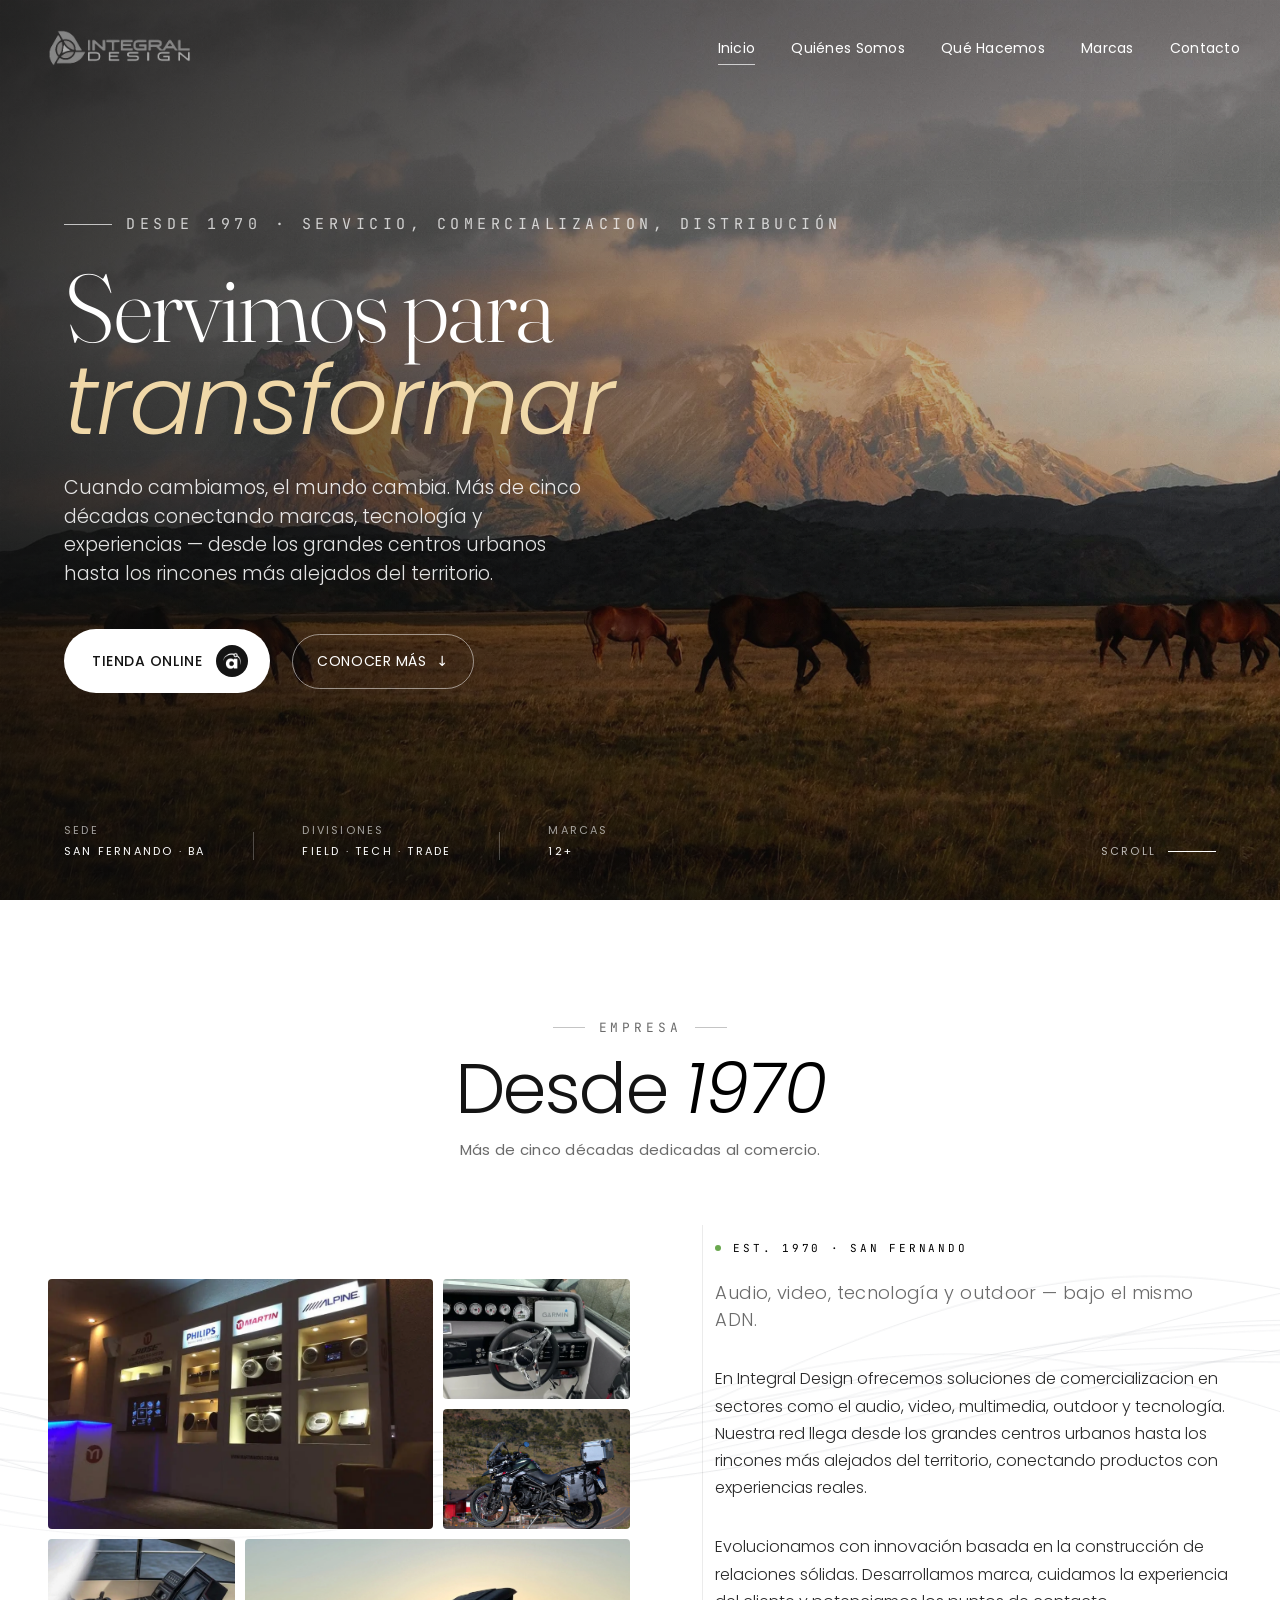
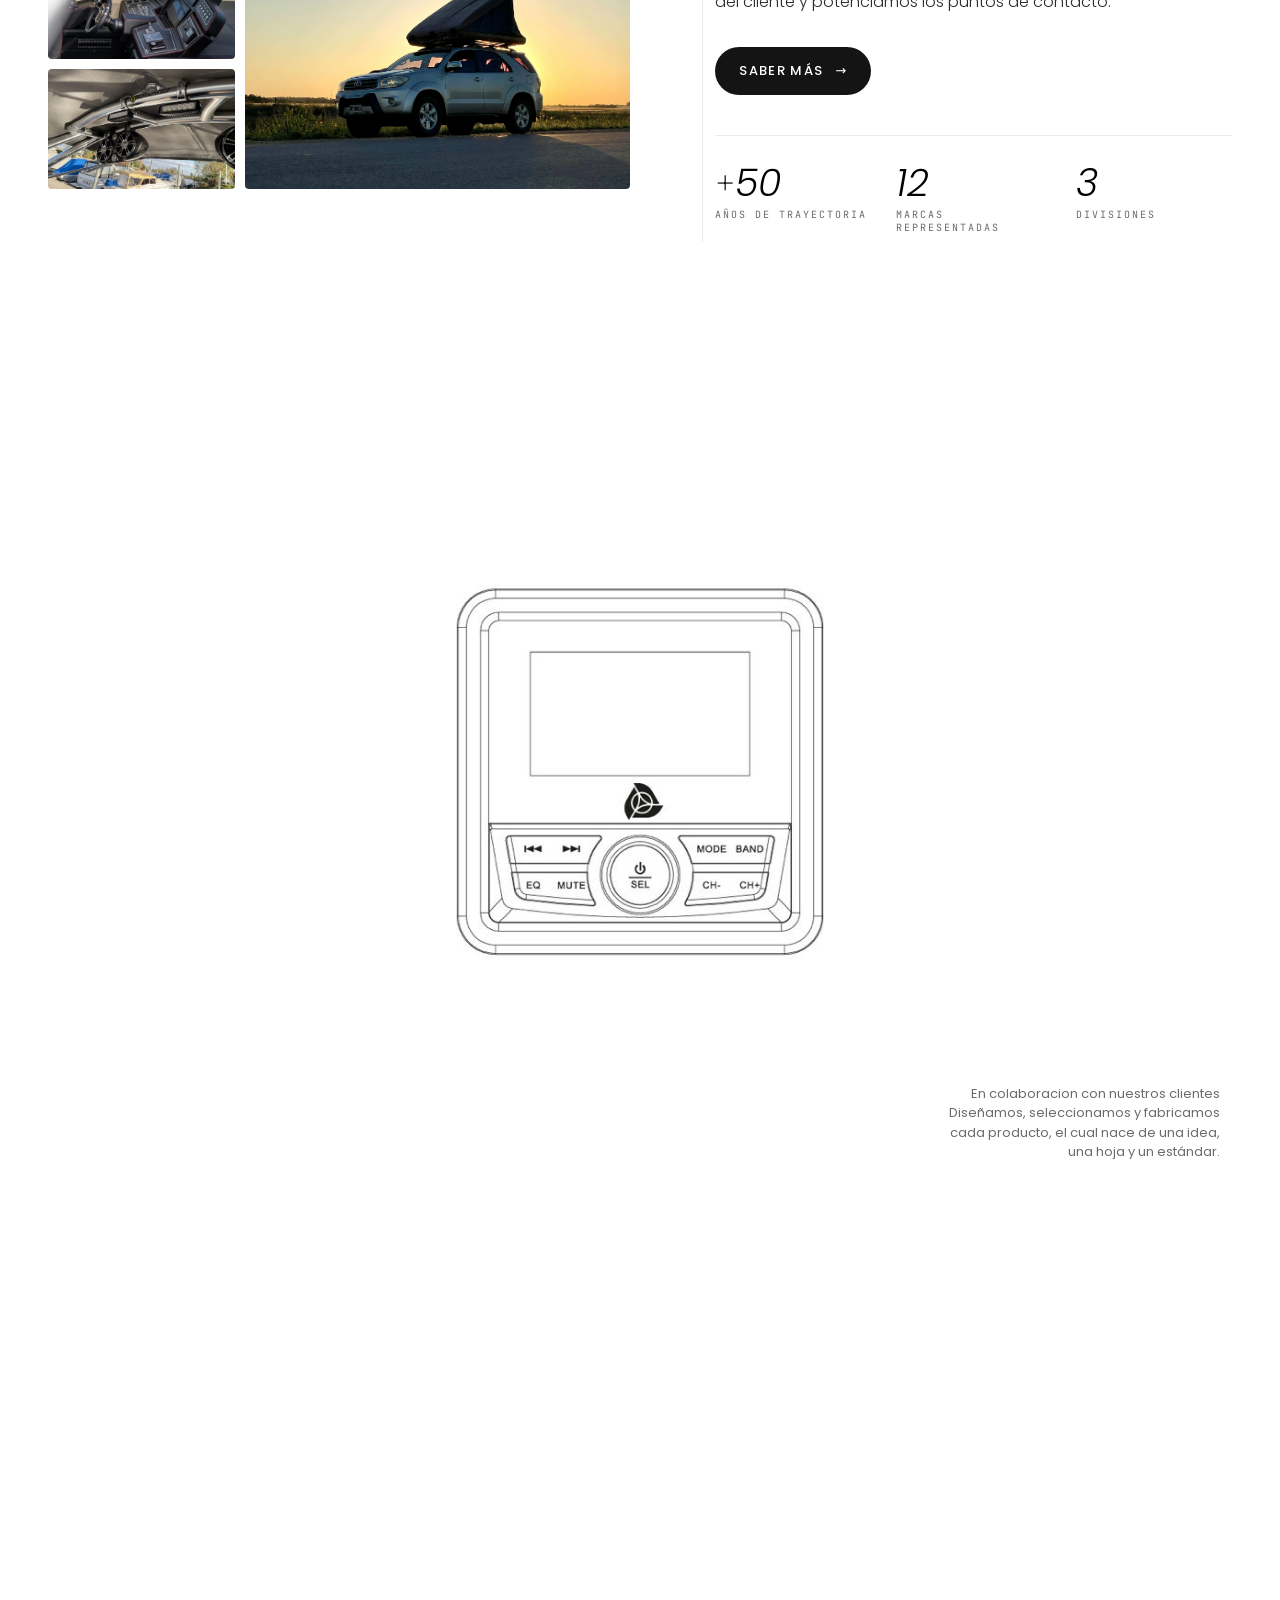
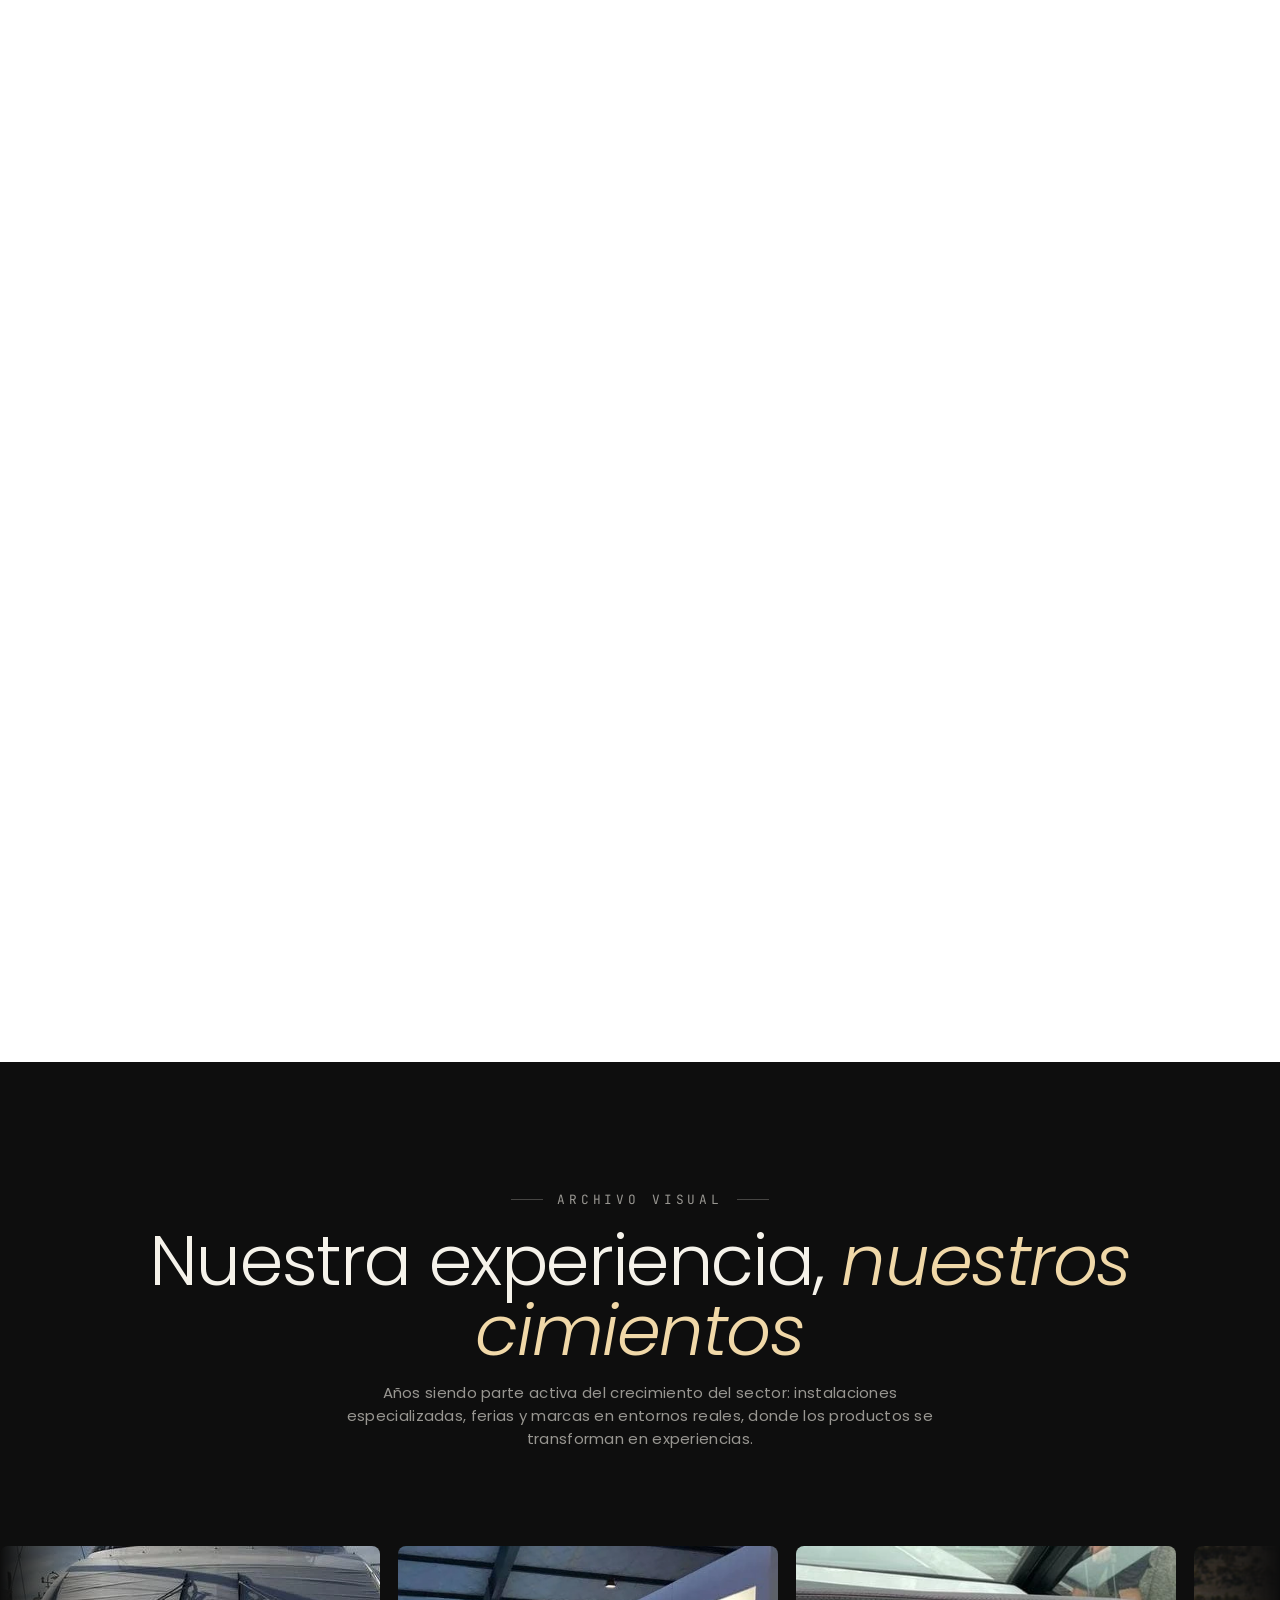
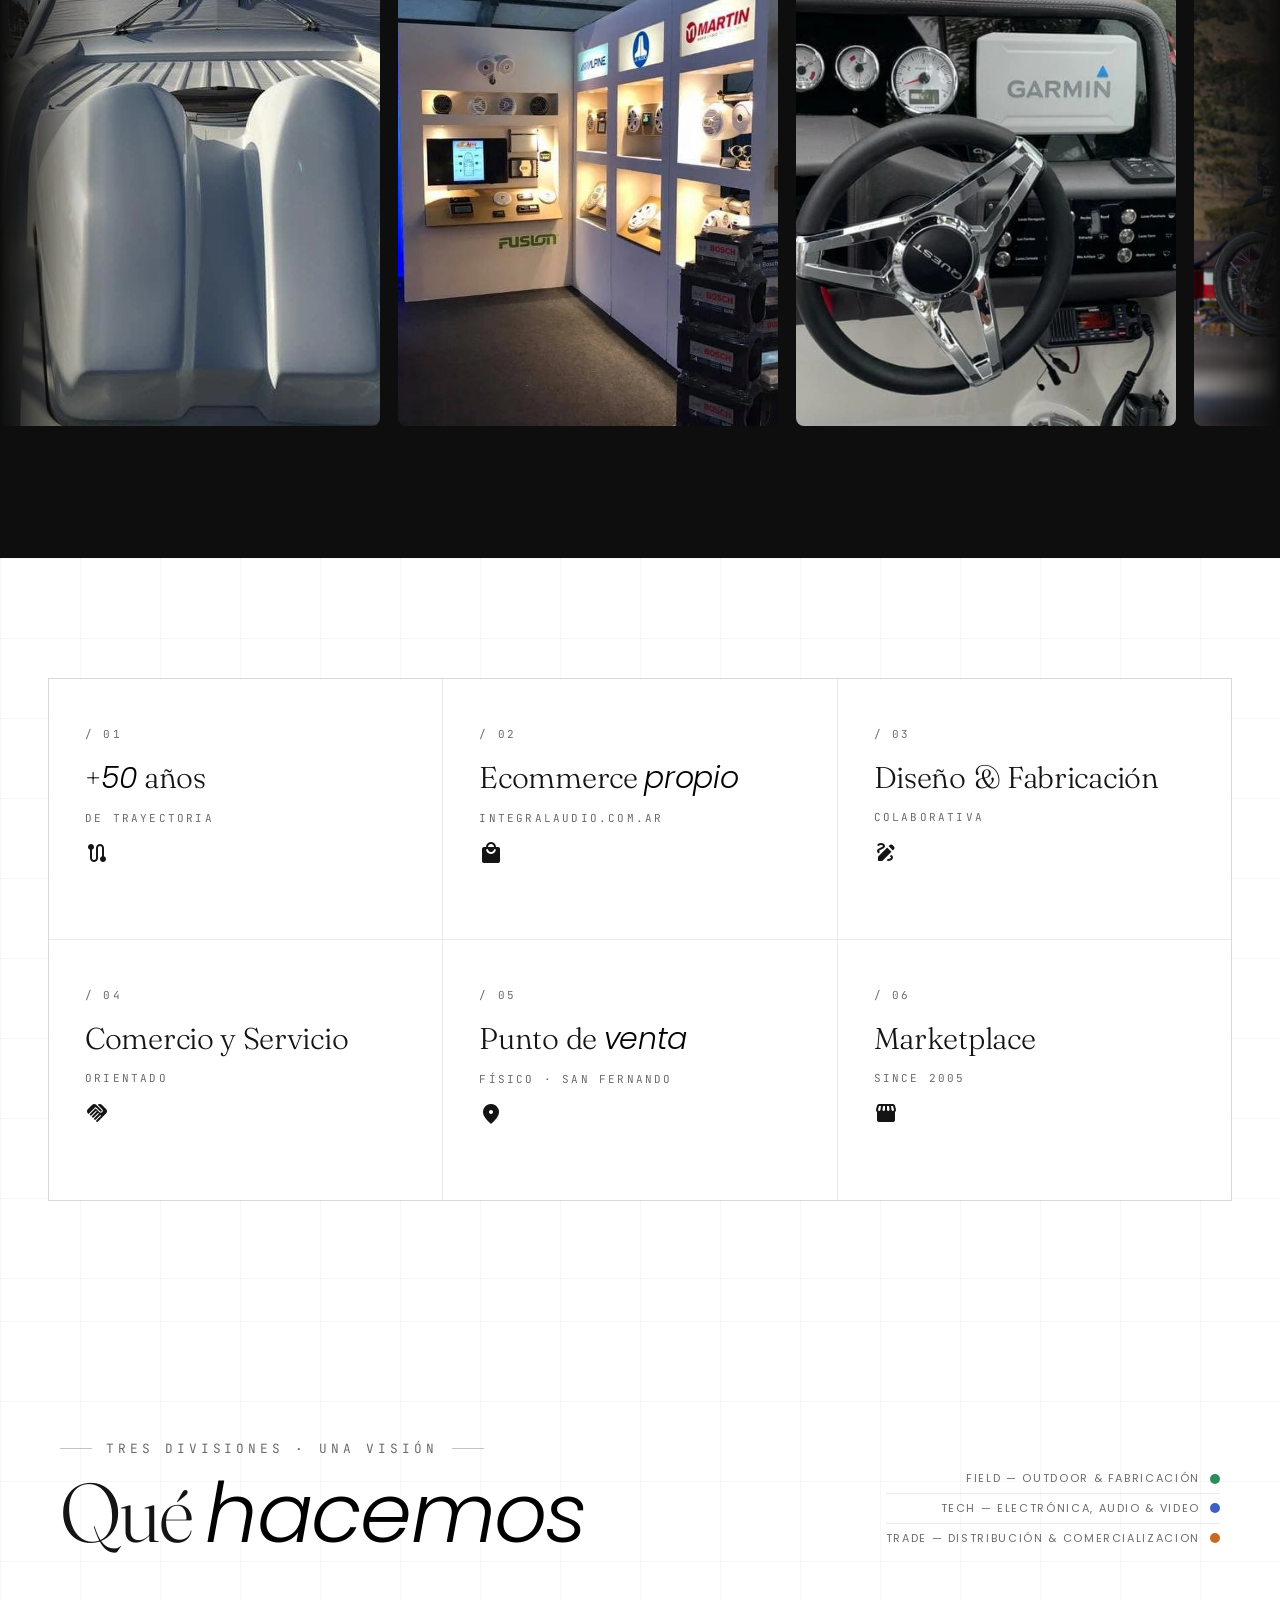
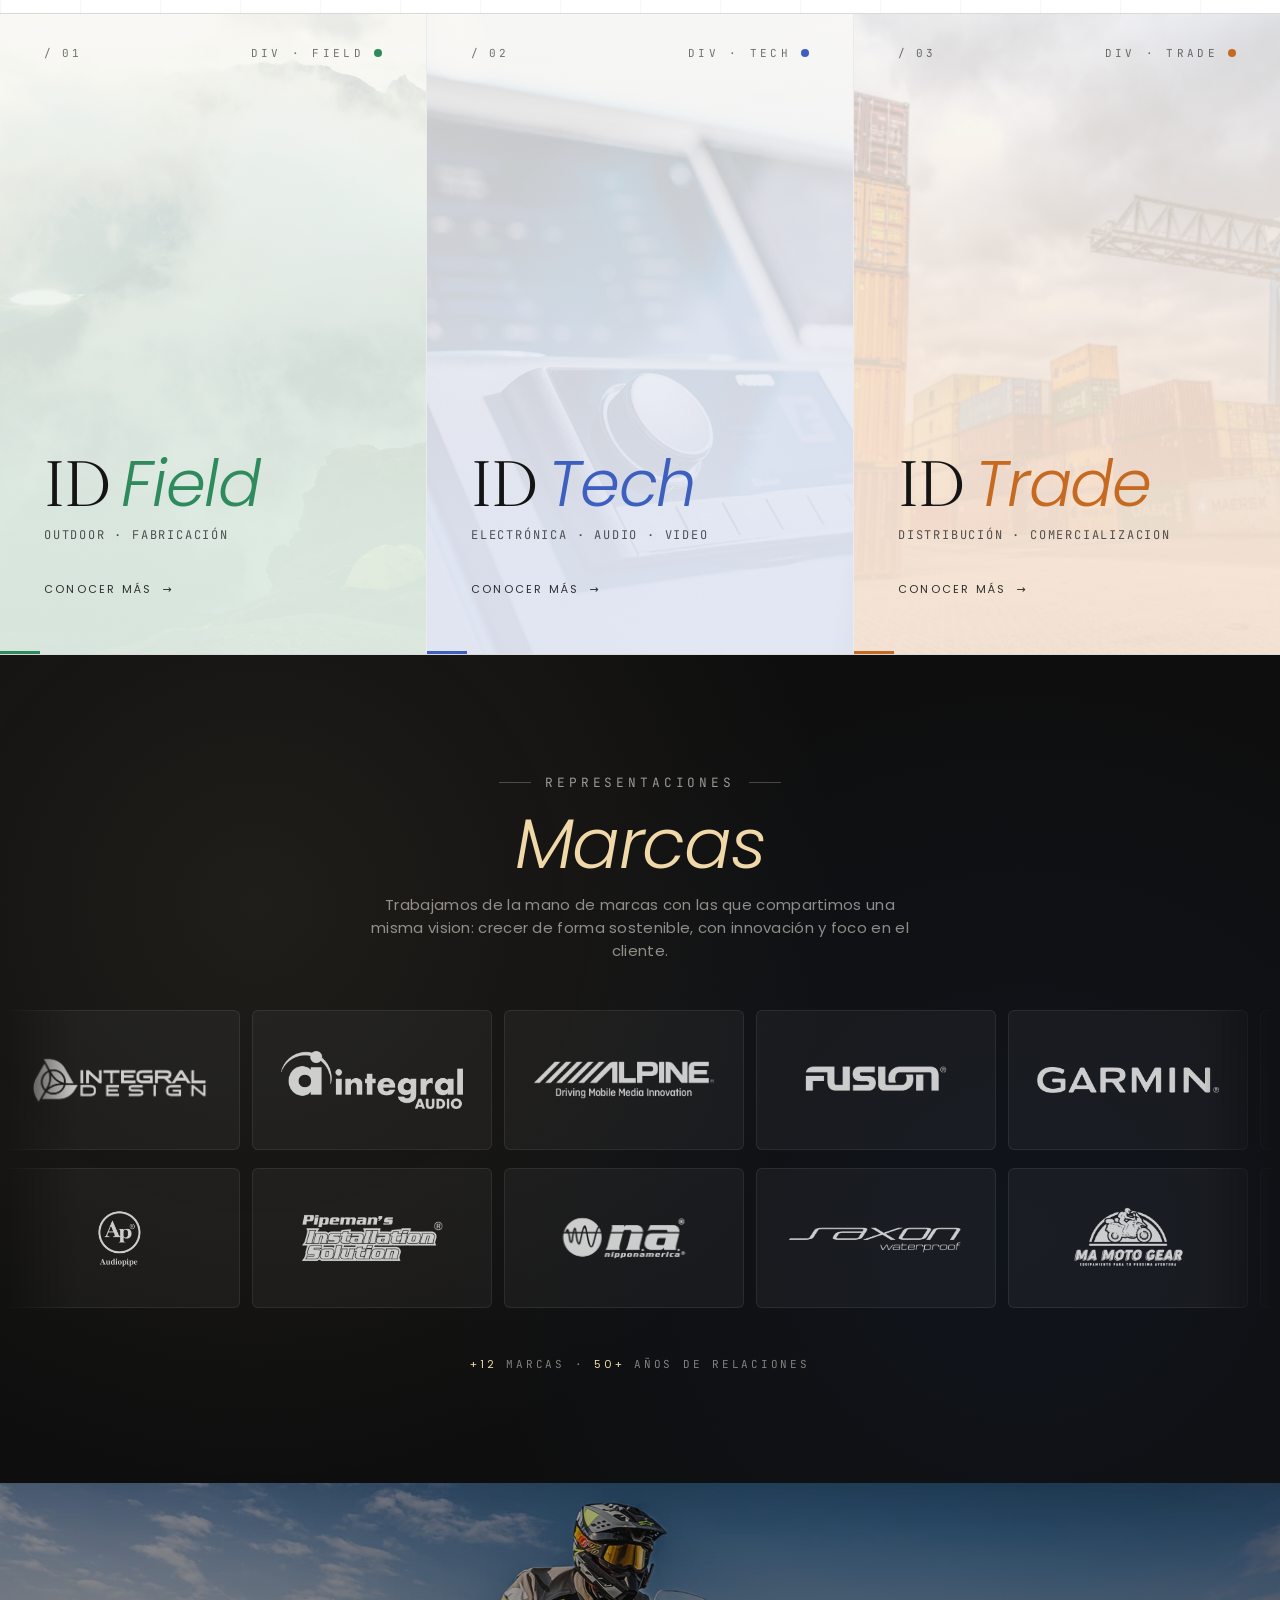
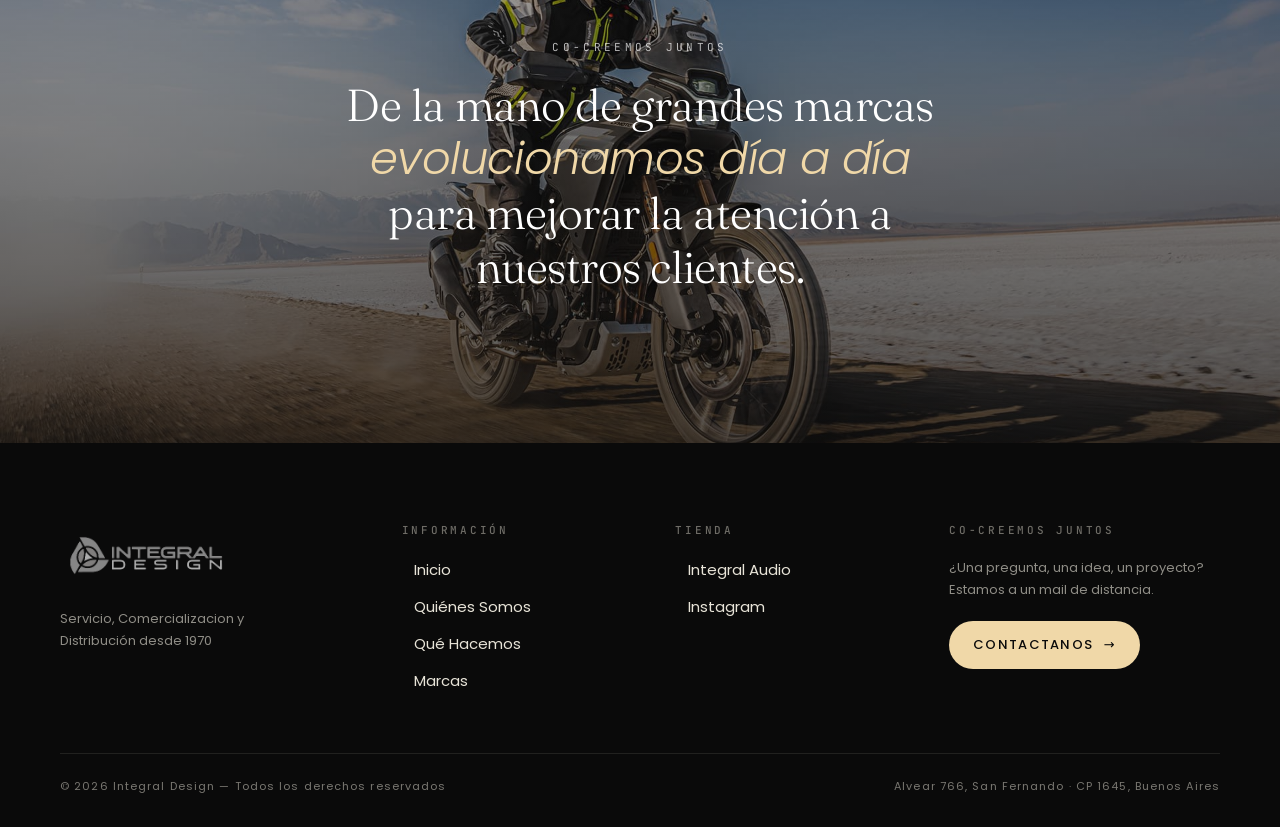
==== commit 9eb3f34d: "modifico link" ====
--- a/index.html
+++ b/index.html
@@ -381,6 +381,7 @@
   </div>
 </footer>
 
+<script src="js/waves.js" defer></script>
 <script src="js/main.js?v=2" defer>
   /* efecto sobre las marcas */
   window.addEventListener('load', () => {
@@ -395,12 +396,6 @@
       }
     });
   });
-  if (window.innerWidth >= 1024) {
-    const script = document.createElement('script');
-    script.src = 'ja/waves.js';
-    script.async = true;
-    document.head.appendChild(script);
-  }
 </script>
 
 </body>
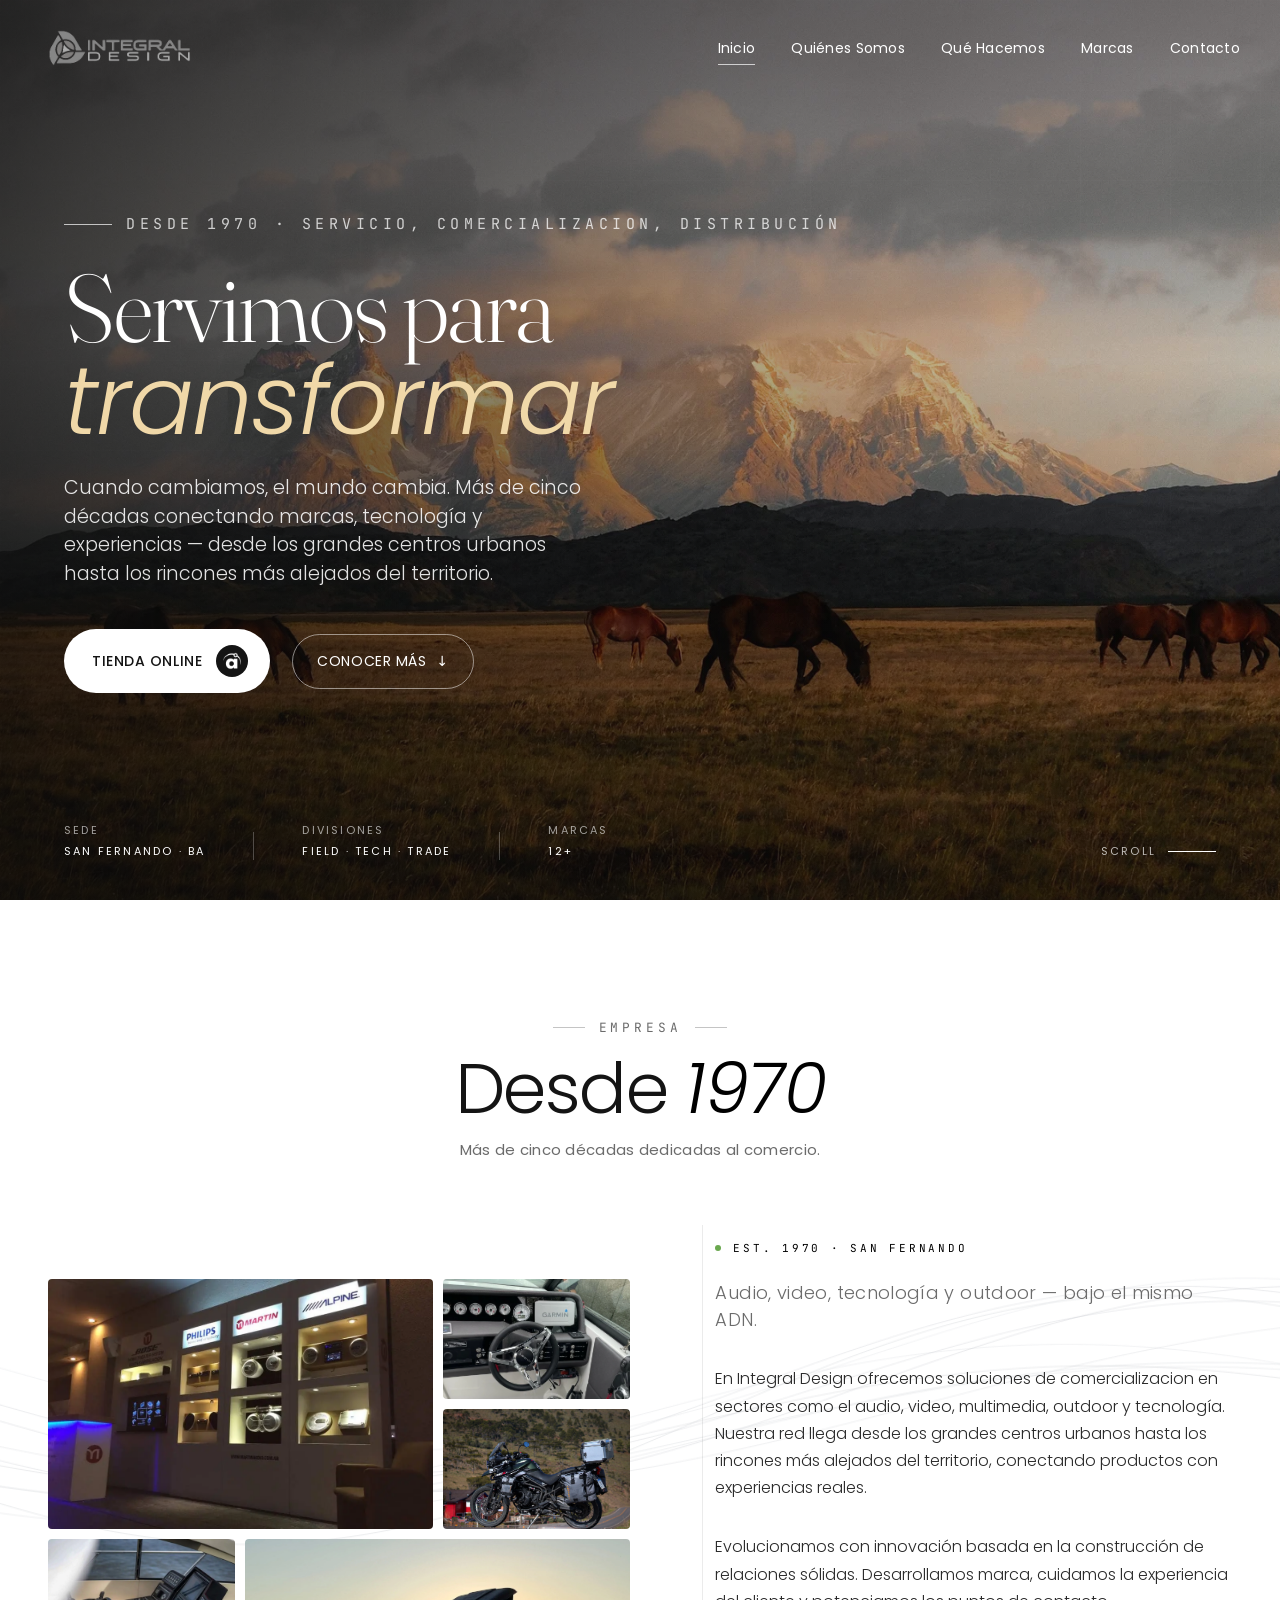
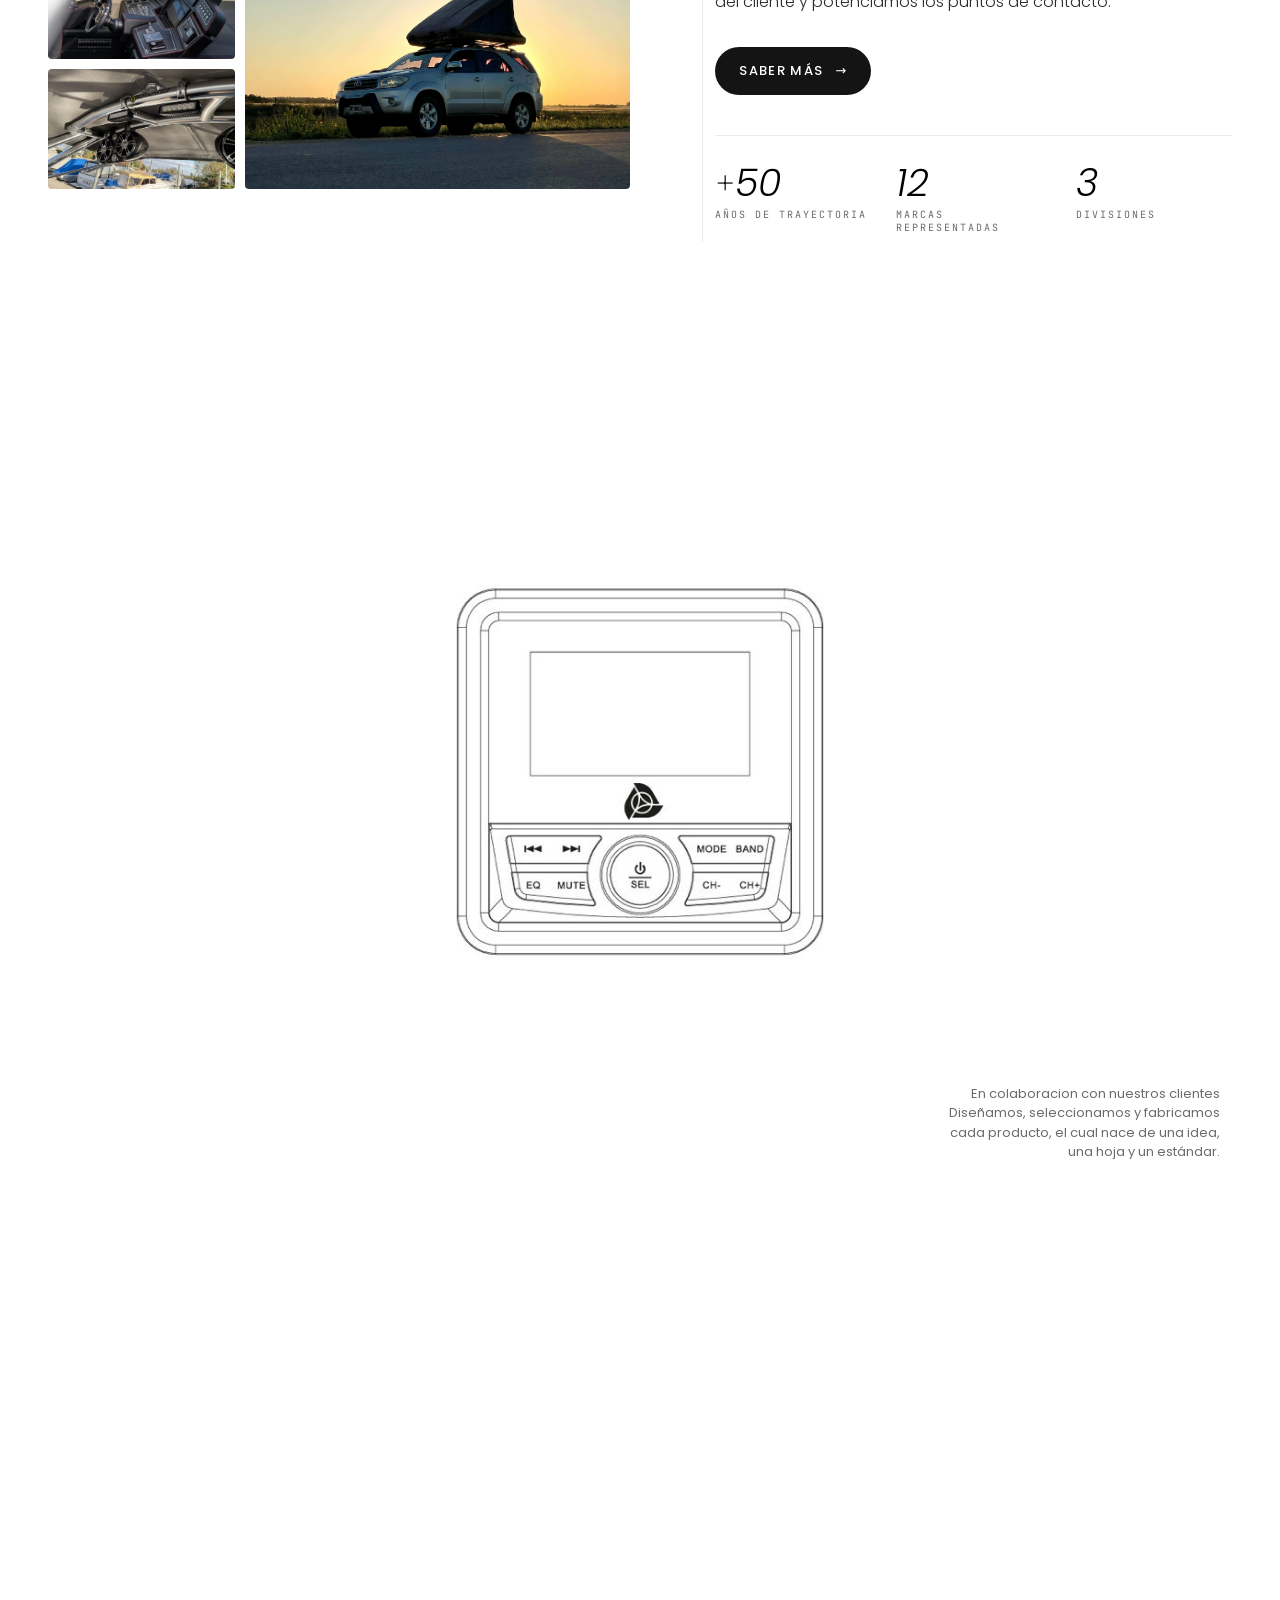
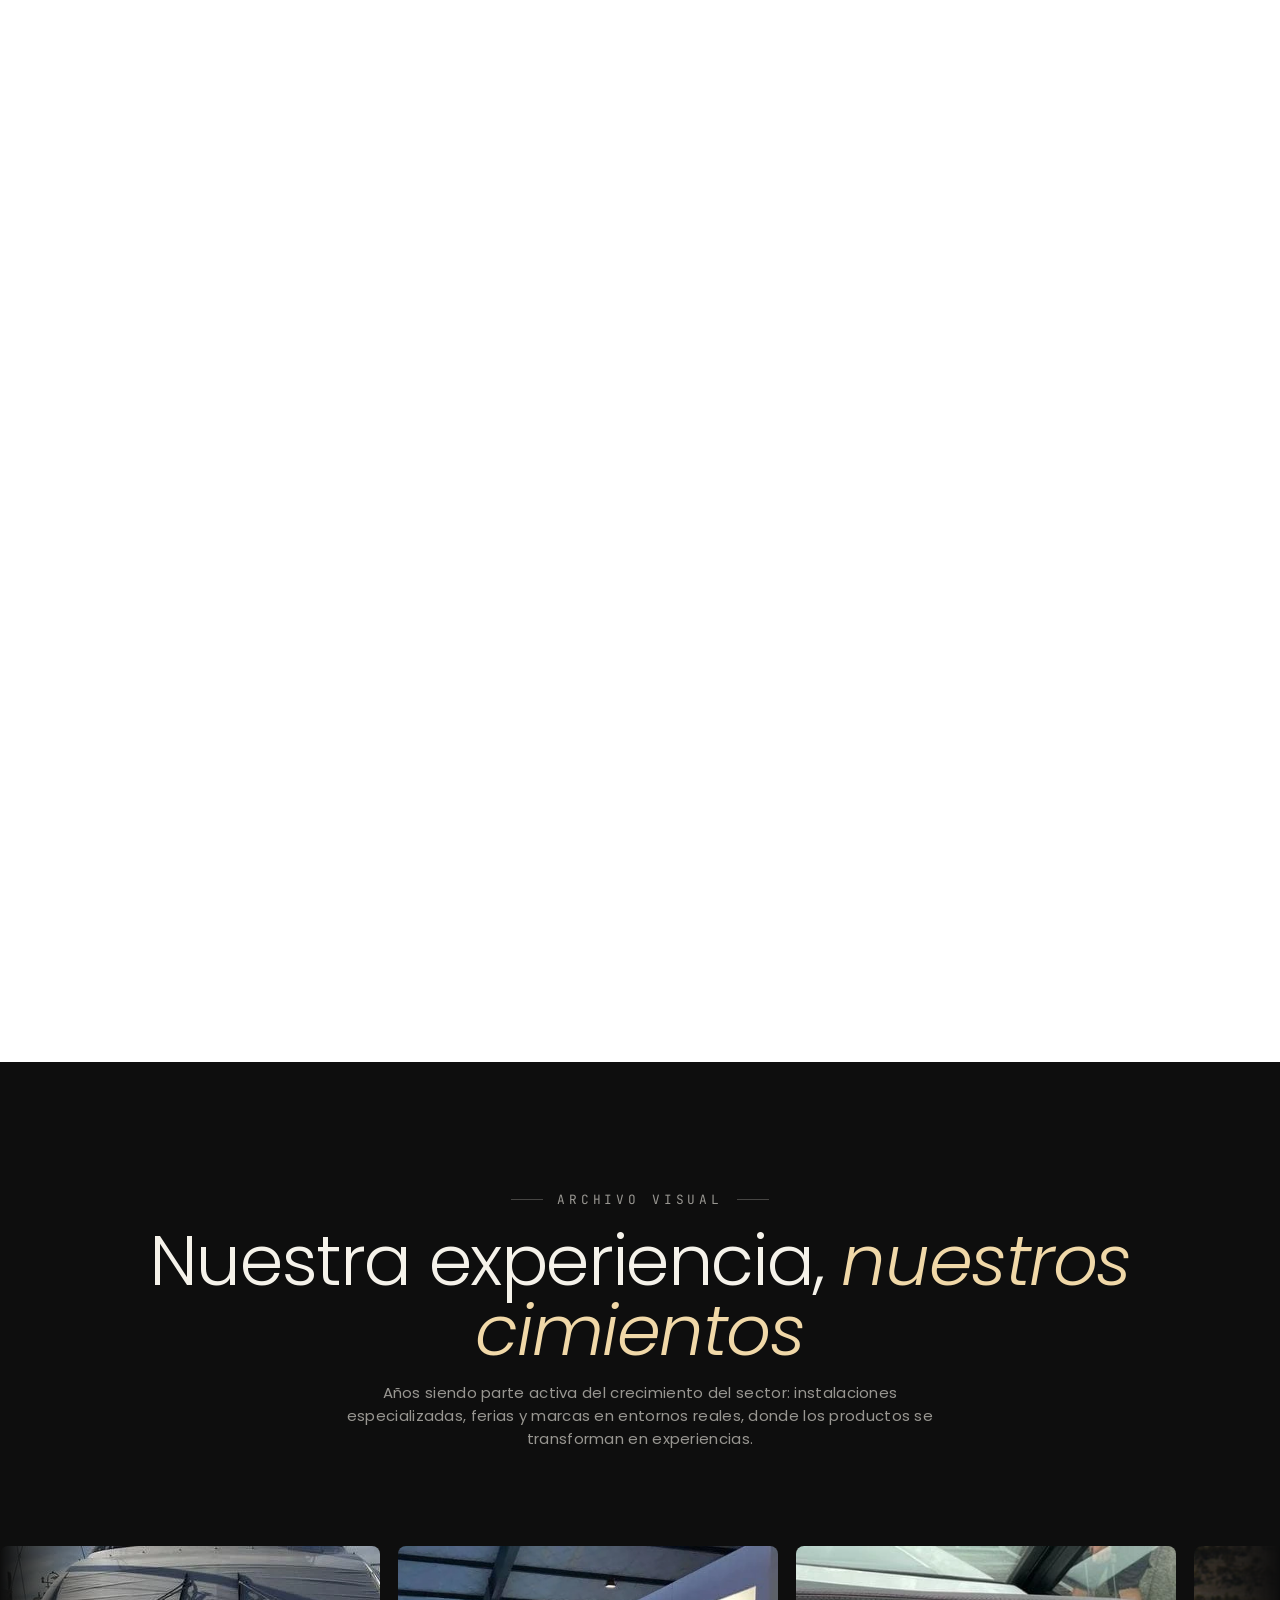
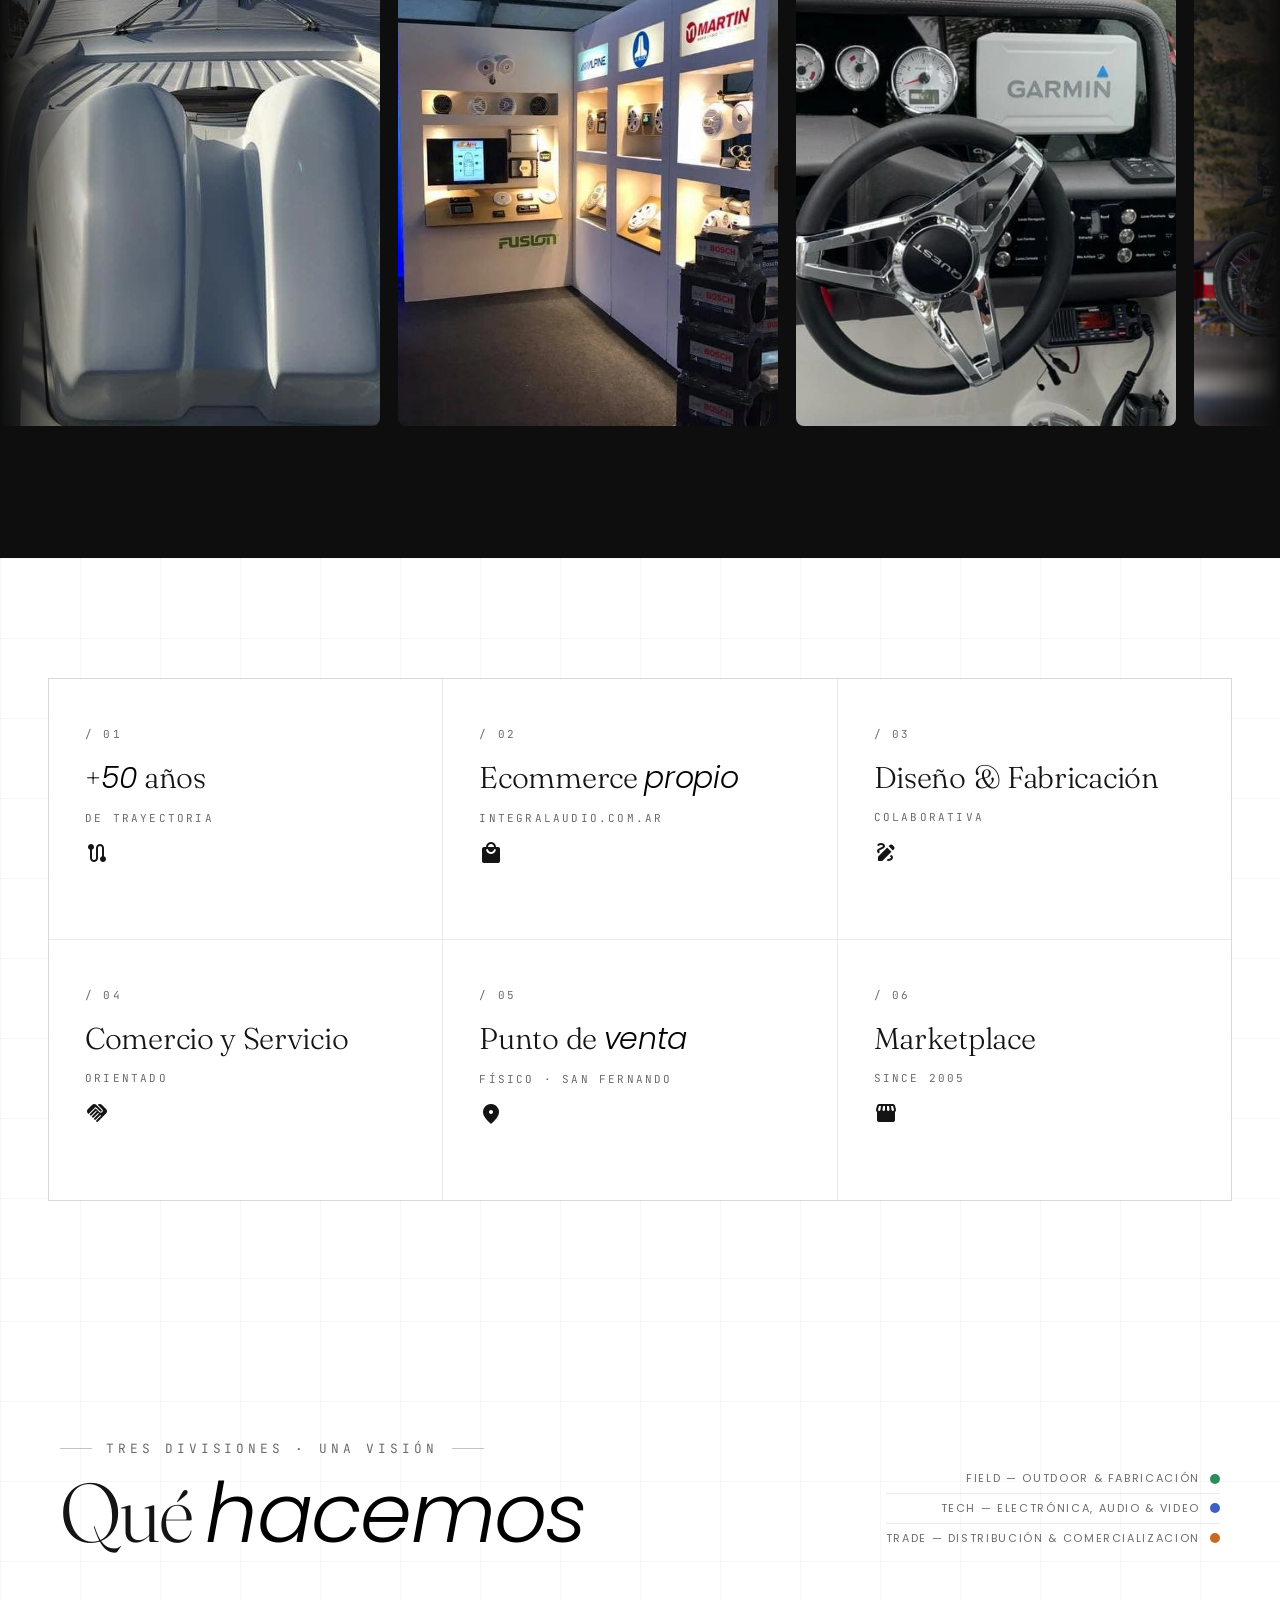
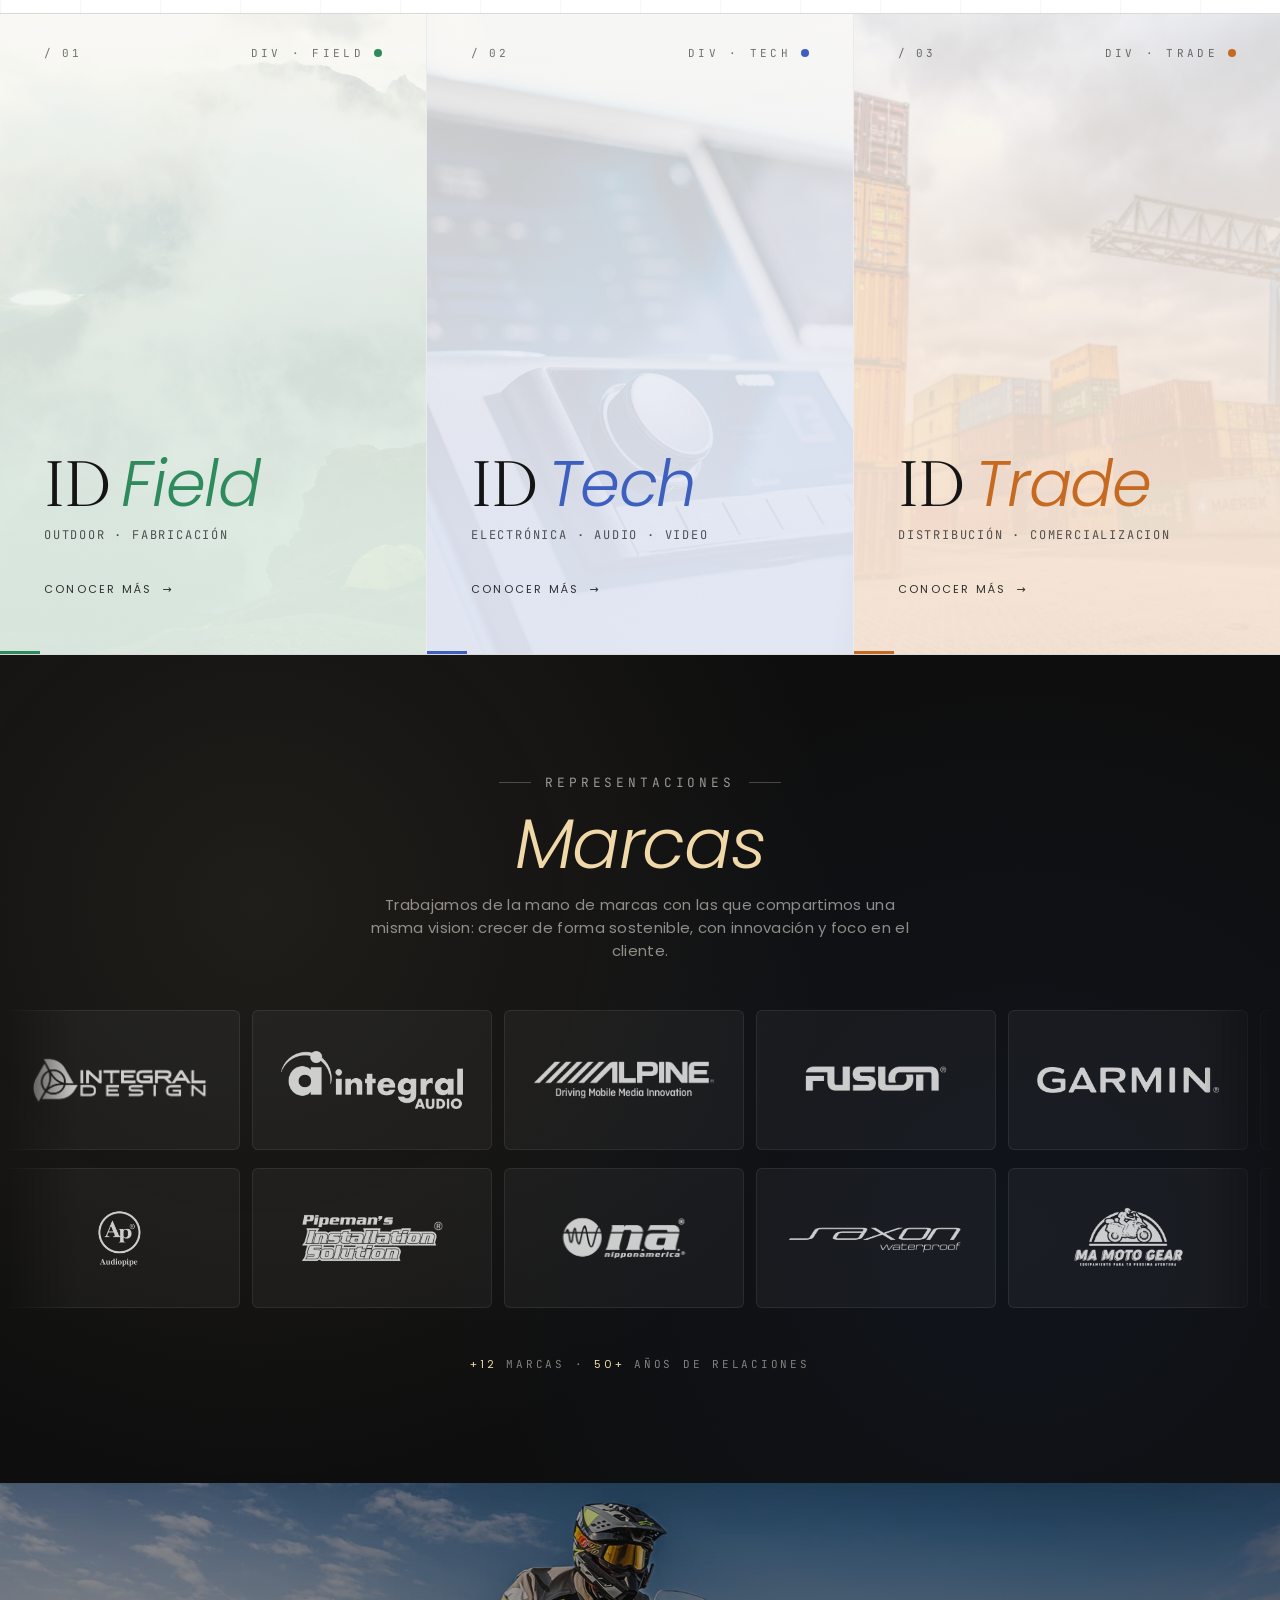
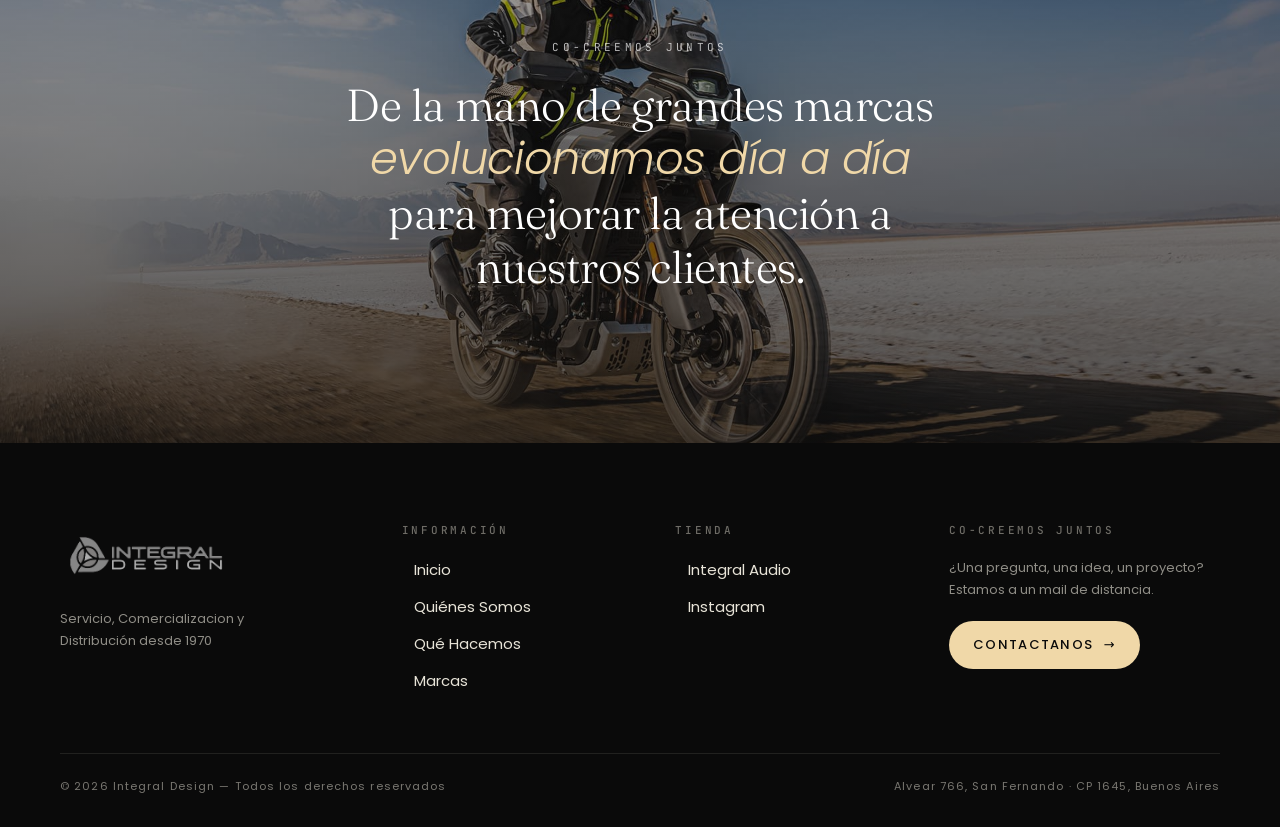
==== commit 7ca22596: "modularizo un poco" ====
--- a/index.html
+++ b/index.html
@@ -9,7 +9,7 @@
   <link rel="preconnect" href="https://fonts.gstatic.com" crossorigin>
   <link href="https://fonts.googleapis.com/icon?family=Material+Icons+Round" rel="stylesheet">
   <link href='https://unpkg.com/boxicons@2.1.4/css/boxicons.min.css' rel='stylesheet'>
-  <link rel="stylesheet" href="style.css">
+  <link rel="stylesheet" href="css/style.css">
 
   <link rel="icon" href="media/logos/fav_icon_IntegralDesign.png" type="image/png">
   <link rel="preload" as="image" href="media/Fotos/nautica.jpg" fetchpriority="high">
@@ -382,21 +382,8 @@
 </footer>
 
 <script src="js/waves.js" defer></script>
-<script src="js/main.js?v=2" defer>
-  /* efecto sobre las marcas */
-  window.addEventListener('load', () => {
-    document.querySelectorAll('.brand-tile img[data-invert="1"]').forEach(img => {
-      img.style.filter = 'brightness(0) invert(1) opacity(0.85)';
-      img.addEventListener('mouseenter', () => { img.style.filter = 'none'; });
-      // also on tile hover, reset
-      const tile = img.closest('.brand-tile');
-      if (tile) {
-        tile.addEventListener('mouseenter', () => { img.style.filter = 'none'; });
-        tile.addEventListener('mouseleave', () => { img.style.filter = 'brightness(0) invert(1) opacity(0.85)'; });
-      }
-    });
-  });
-</script>
+<script src="js/main.js" defer></script>
+<script src="brands.js" defer></script>
 
 </body>
 </html>
--- a/css/style.css
+++ b/css/style.css
@@ -0,0 +1,1444 @@
+/* =============================================================
+   INTEGRAL DESIGN — landing page (v2)
+   Poppins + Fraunces serif accent · cream/dark · refined motion
+   ============================================================= */
+@import url('https://fonts.googleapis.com/css2?family=Poppins:wght@200;300;400;500;600;700&family=Fraunces:ital,opsz,wght@0,9..144,300;0,9..144,400;0,9..144,500;1,9..144,300;1,9..144,400&family=JetBrains+Mono:wght@300;400;500&display=swap');
+
+:root {
+  --sans: 'Poppins', system-ui, sans-serif;
+  --serif: 'Fraunces', Georgia, serif;
+  --mono: 'JetBrains Mono', 'SFMono-Regular', monospace;
+
+  /* --cream: #f6f3ec; */
+  --cream-2: #ece8dd;
+  --cream: white;
+  --paper: #ffffff;
+  --ink: #141414;
+  --ink-2: #2a2a2a;
+  --muted: #6b6b6b;
+  --line: #1d1d1d;
+  --line-soft: rgba(0,0,0,0.08);
+
+  --brand: black;   /* Integral Design deep blue */
+  --brand-2: #2d5fbf;
+  --accent: #6aa84f;  /* the green from the logo */
+  --red: #d92e2e;     /* integral audio red */
+}
+
+/* =============================================================
+   Reset
+   ============================================================= */
+* {
+  margin: 0;
+  padding: 0;
+  box-sizing: border-box;
+  font-family: var(--sans);
+}
+html { scroll-behavior: smooth; }
+body {
+  background: var(--cream);
+  color: var(--ink);
+  overflow-x: hidden;
+  -webkit-font-smoothing: antialiased;
+  -moz-osx-font-smoothing: grayscale;
+}
+img { display: block; max-width: 100%; }
+a { color: inherit; text-decoration: none; }
+section { scroll-margin-top: 90px; }
+
+::selection { background: var(--ink); color: var(--cream); }
+
+/* =============================================================
+   HEADER — real glass, reveals on scroll
+   ============================================================= */
+.header {
+  position: fixed;
+  top: 0; left: 0;
+  width: 100%;
+  padding: 18px 40px;
+  display: flex;
+  justify-content: space-between;
+  align-items: center;
+  z-index: 100;
+  transition: padding 0.35s ease, background 0.35s ease, backdrop-filter 0.35s ease, border-color 0.35s ease;
+  border-bottom: 1px solid transparent;
+}
+.header::before {
+  content: "";
+  position: absolute; inset: 0;
+  background: rgba(10,10,10,0.0);
+  backdrop-filter: blur(0);
+  -webkit-backdrop-filter: blur(0);
+  transition: background 0.35s ease, backdrop-filter 0.35s ease;
+  z-index: -1;
+}
+.header.scrolled {
+  padding: 12px 40px;
+  border-bottom-color: rgba(255,255,255,0.08);
+}
+.header.scrolled::before {
+  background: rgba(14,14,14,0.78);
+  backdrop-filter: saturate(140%) blur(18px);
+  -webkit-backdrop-filter: saturate(140%) blur(18px);
+}
+
+.logo { display: flex; align-items: center; }
+.logo img { height: 60px; width: auto; transition: transform 0.4s ease;}
+
+.navbar {
+  display: flex;
+  align-items: center;
+  gap: 36px;
+}
+.navbar a {
+  font-size: 14px;
+  color: #fff;
+  font-weight: 400;
+  letter-spacing: 0.02em;
+  position: relative;
+  padding: 6px 0;
+  transition: color 0.25s ease;
+}
+.navbar a:not(.nav-flag)::after {
+  content: "";
+  position: absolute;
+  left: 0; bottom: 0;
+  width: 0; height: 1px;
+  background: #fff;
+  transition: width 0.35s cubic-bezier(.2,.7,.2,1);
+}
+.navbar a:not(.nav-flag):hover::after { width: 100%; }
+.navbar a.active::after { width: 100%; opacity: 0.7; }
+
+.nav-flag {
+  width: 30px; 
+  height: 18px;  /* 30/18 = 5:3, proporción oficial */
+  border-radius: 3px;
+  overflow: hidden;
+  box-shadow: 0 1px 3px rgba(0,0,0,0.3);
+  transition: transform 0.3s ease;
+  flex-shrink: 0; /* evita que se deforme si el navbar se achica */
+}
+.nav-flag img { 
+  width: 100%; 
+  height: 100%; 
+  object-fit: contain; /* o 'cover', ya no importa porque las proporciones coinciden */
+  display: block;
+}
+
+#check { display: none; }
+.icons {
+  display: none;
+  font-size: 28px;
+  color: #fff;
+  cursor: pointer;
+  z-index: 2;
+}
+
+/* =============================================================
+   HERO
+   ============================================================= */
+.hero {
+  position: relative;
+  min-height: 100vh;
+  width: 100%;
+  overflow: hidden;
+  display: flex;
+  align-items: center;
+  color: #fff;
+}
+.hero-bg {
+  position: absolute; inset: 0;
+  background-image: url("../media/Fondo/Inicio.webp");
+  background-size: cover;
+  background-position: center;
+  transform: scale(1.04);
+  animation: heroBgSlowZoom 24s ease-in-out infinite alternate;
+
+}
+@keyframes heroBgSlowZoom {
+  from { transform: scale(1.0); }
+  to { transform: scale(1.08); }
+}
+.hero-overlay {
+  position: absolute; inset: 0;
+  background:
+    linear-gradient(90deg, rgba(10,10,10,0.75) 0%, rgba(10,10,10,0.35) 55%, rgba(10,10,10,0.15) 100%),
+    linear-gradient(180deg, rgba(10,10,10,0.35) 0%, rgba(10,10,10,0) 40%, rgba(10,10,10,0.5) 100%);
+}
+.hero-grid {
+  position: absolute; inset: 0;
+  background-image:
+    linear-gradient(rgba(255,255,255,0.035) 1px, transparent 1px),
+    linear-gradient(90deg, rgba(255,255,255,0.035) 1px, transparent 1px);
+  background-size: 90px 90px;
+  pointer-events: none;
+  mix-blend-mode: overlay;
+}
+
+.hero-inner {
+  position: relative;
+  z-index: 2;
+  padding: 0 64px;
+  max-width: 1400px;
+  margin: 0 auto;
+  width: 100%;
+}
+.hero-eyebrow {
+  display: inline-flex;
+  align-items: center;
+  gap: 14px;
+  font-family: var(--mono);
+  font-size: 15px;
+  letter-spacing: 0.3em;
+  text-transform: uppercase;
+  color: rgba(255,255,255,0.75);
+  margin-bottom: 28px;
+  animation: fadeUp 0.9s ease 0.1s both;
+}
+.hero-eyebrow::before {
+  content: ""; width: 48px; height: 1px;
+  background: rgba(255,255,255,0.7);
+  display: inline-block;
+}
+.hero h1 {
+  font-family: var(--serif);
+  font-weight: 300;
+  font-size: clamp(48px, 7.5vw, 112px);
+  line-height: 0.95;
+  letter-spacing: -0.02em;
+  margin-bottom: 28px;
+  max-width: 12ch;
+  animation: fadeUp 1s ease 0.2s both;
+}
+.hero h1 em { font-style: italic; color: #f0d8a8; }
+
+.hero p.hero-lede {
+  font-size: clamp(16px, 1.5vw, 20px);
+  line-height: 1.5;
+  font-weight: 300;
+  max-width: 44ch;
+  color: rgba(255,255,255,0.88);
+  margin-bottom: 40px;
+  animation: fadeUp 1s ease 0.4s both;
+}
+
+.solo-mobile { display: none; }
+.solo-desktop { display: block; }
+
+.hero-ctas {
+  display: flex;
+  align-items: center;
+  gap: 22px;
+  animation: fadeUp 1s ease 0.55s both;
+  flex-wrap: wrap;
+}
+.btn-primary {
+  display: inline-flex;
+  align-items: center;
+  gap: 14px;
+  padding: 16px 22px 16px 28px;
+  background: #fff;
+  color: var(--ink);
+  border-radius: 60px;
+  font-size: 14px;
+  font-weight: 500;
+  letter-spacing: 0.04em;
+  text-transform: uppercase;
+  transition: transform 0.3s ease, background 0.3s ease, gap 0.3s ease;
+  border: 0;
+  cursor: pointer;
+}
+.btn-primary:hover {background: #f0d8a8 }
+.btn-primary .chip {
+  width: 32px; height: 32px;
+  border-radius: 50%;
+  background: var(--ink);
+  display: grid; place-items: center;
+  overflow: hidden;
+}
+.btn-primary .chip img { width: 18px; height: 18px; object-fit: contain; filter: invert(1) brightness(2); }
+
+.btn-ghost {
+  display: inline-flex;
+  align-items: center;
+  gap: 10px;
+  padding: 16px 24px;
+  border: 1px solid rgba(255,255,255,0.5);
+  border-radius: 60px;
+  color: #fff;
+  font-size: 14px;
+  font-weight: 400;
+  letter-spacing: 0.04em;
+  text-transform: uppercase;
+  transition: background 0.3s, border-color 0.3s;
+}
+.btn-ghost:hover { background: rgba(255,255,255,0.1); border-color: #fff; }
+
+.hero-meta {
+  position: absolute;
+  bottom: 40px; left: 64px;
+  display: flex; align-items: flex-end; gap: 48px;
+  font-family: var(--mono);
+  font-size: 11px;
+  letter-spacing: 0.2em;
+  text-transform: uppercase;
+  color: rgba(255,255,255,0.6);
+  z-index: 2;
+  animation: fadeUp 1s ease 0.8s both;
+}
+.hero-meta .divider { width: 1px; height: 28px; background: rgba(255,255,255,0.25); }
+
+.hero-scroll {
+  position: absolute;
+  bottom: 40px; right: 64px;
+  display: flex; align-items: center; gap: 12px;
+  font-family: var(--mono);
+  font-size: 11px;
+  letter-spacing: 0.2em;
+  text-transform: uppercase;
+  color: rgba(255,255,255,0.7);
+  z-index: 2;
+  animation: fadeUp 1s ease 0.9s both;
+}
+.hero-scroll .line {
+  display: inline-block;
+  width: 48px; height: 1px;
+  background: rgba(255,255,255,0.6);
+  position: relative;
+  overflow: hidden;
+}
+.hero-scroll .line::after {
+  content: ""; position: absolute;
+  inset: 0;
+  background: #fff;
+  animation: scrollLine 2s ease-in-out infinite;
+}
+@keyframes scrollLine {
+  0%   { transform: translateX(-100%); }
+  50%  { transform: translateX(0); }
+  100% { transform: translateX(100%); }
+}
+
+@keyframes fadeUp {
+  from { opacity: 0; transform: translateY(24px); }
+  to { opacity: 1; transform: translateY(0); }
+}
+
+/* =============================================================
+   SECTION HEADER helper
+   ============================================================= */
+.sh {
+  text-align: center;
+  margin-bottom: 64px;
+}
+.sh-eyebrow {
+  font-family: var(--mono);
+  font-size: 0.8rem;
+  letter-spacing: 0.3em;
+  text-transform: uppercase;
+  color: var(--muted);
+  display: inline-flex; align-items: center; gap: 14px;
+  margin-bottom: 18px;
+}
+.sh-eyebrow::before, .sh-eyebrow::after {
+  content: ""; width: 32px; height: 1px; background: currentColor; opacity: 0.4;
+}
+.sh-title {
+  font-family: var(--sans);
+  font-weight: 300;
+  font-size: clamp(42px, 5.5vw, 80px);
+  line-height: 1;
+  letter-spacing: -0.02em;
+  color: var(--ink);
+}
+.sh-title em { font-style: italic; color: var(--brand); }
+.sh-sub {
+  margin-top: 14px;
+  font-size: 15px;
+  color: var(--muted);
+  letter-spacing: 0.02em;
+}
+
+/* =============================================================
+   QUIENES SOMOS
+   ============================================================= */
+.QuienesSomos-section {
+  min-height: 100vh;
+  position: relative;
+  padding: 110px 0 80px;
+  background: var(--cream);
+  overflow: hidden;
+}
+#QuienesSomos-waves {
+  position: absolute;
+  inset: 0;
+  width: 100%; height: 100%;
+  z-index: 0;
+  opacity: 0.7;
+  pointer-events: none;
+}
+.QuienesSomos-content {
+  position: relative;
+  z-index: 1;
+  max-width: 1300px;
+  margin: 0 auto;
+  padding: 0 48px;
+}
+.QuienesSomos-envolve {
+  display: grid;
+  grid-template-columns: 1.1fr 1fr;
+  gap: 72px;
+  align-items: center;
+  margin-top: 48px;
+}
+
+/* Refined 3-column collage using real photos */
+.QuienesSomos-collage {
+  display: grid;
+  grid-template-columns: repeat(3, 1fr);
+  grid-auto-rows: 120px;
+  gap: 10px;
+}
+.qs-cell {
+  overflow: hidden;
+  border-radius: 4px;
+  background: #ddd;
+  position: relative;
+}
+.qs-cell img {
+  width: 100%; height: 100%;
+  object-fit: cover;
+  transition: transform 1.2s cubic-bezier(.2,.7,.2,1), filter 0.6s;
+}
+.qs-cell::after {
+  content: "";
+  position: absolute; inset: 0;
+  background: linear-gradient(180deg, transparent 50%, rgba(0,0,0,0.15));
+  opacity: 0; transition: opacity 0.4s;
+}
+.qs-cell:hover img { transform: scale(1.08); }
+.qs-cell:hover::after { opacity: 1; }
+
+.qs-a { grid-column: 1 / 3; grid-row: 1 / 3; }  /* big left */
+.qs-b { grid-column: 3 / 4; grid-row: 1 / 2; }
+.qs-c { grid-column: 3 / 4; grid-row: 2 / 3; }
+.qs-d { grid-column: 1 / 2; grid-row: 3 / 4; }
+.qs-e { grid-column: 2 / 4; grid-row: 3 / 5; }  /* big right-bottom */
+.qs-f { grid-column: 1 / 2; grid-row: 4 / 5; }
+
+.QuienesSomos-text {
+  padding-left: 12px;
+  border-left: 1px solid var(--line-soft);
+  padding-top: 8px;
+  padding-bottom: 8px;
+}
+.QuienesSomos-text .year-badge {
+  display: inline-flex; align-items: center; gap: 12px;
+  font-family: var(--mono);
+  font-size: 11px;
+  letter-spacing: 0.25em;
+  text-transform: uppercase;
+  color: var(--brand);
+  margin-bottom: 24px;
+}
+.QuienesSomos-text .year-badge .dot {
+  width: 6px; height: 6px; border-radius: 50%; background: var(--accent);
+  animation: pulseDot 2s ease-in-out infinite;
+}
+@keyframes pulseDot {
+  0%,100% { opacity: 1; transform: scale(1); }
+  50% { opacity: 0.4; transform: scale(1.4); }
+}
+.QuienesSomos-text h2 {
+  font-family: var(--serif);
+  font-weight: 300;
+  font-size: clamp(40px, 5vw, 72px);
+  line-height: 1;
+  letter-spacing: -0.02em;
+  margin-bottom: 8px;
+}
+.QuienesSomos-text h2 em { font-style: italic; color: var(--brand); }
+.QuienesSomos-text h3 {
+  font-family: var(--sans);
+  font-weight: 300;
+  font-size: 18px;
+  color: var(--muted);
+  margin-bottom: 32px;
+  letter-spacing: 0.02em;
+}
+.QuienesSomos-text p {
+  font-size: 16px;
+  line-height: 1.7;
+  color: var(--ink-2);
+  margin-bottom: 32px;
+  font-weight: 300;
+}
+.btn-saber-mas {
+  display: inline-flex;
+  align-items: center;
+  gap: 12px;
+  padding: 14px 24px;
+  background: var(--ink);
+  color: var(--cream);
+  border-radius: 60px;
+  font-size: 13px;
+  font-weight: 500;
+  letter-spacing: 0.1em;
+  text-transform: uppercase;
+  transition: background 0.3s, transform 0.3s, gap 0.3s;
+}
+.btn-saber-mas:hover {
+  background: var(--brand);
+  gap: 18px;
+}
+.btn-saber-mas .arr { transition: transform 0.3s; }
+.btn-saber-mas:hover .arr { transform: translateX(4px); }
+
+/* stats strip below the copy */
+.qs-stats {
+  margin-top: 40px;
+  padding-top: 28px;
+  border-top: 1px solid var(--line-soft);
+  display: grid;
+  grid-template-columns: repeat(3, 1fr);
+  gap: 24px;
+}
+.qs-stat .num {
+  font-family: var(--serif);
+  font-weight: 300;
+  font-size: 38px;
+  line-height: 1;
+  color: var(--ink);
+}
+.qs-stat .num em { font-style: italic; color: var(--brand); }
+.qs-stat .lbl {
+  margin-top: 6px;
+  font-family: var(--mono);
+  font-size: 10px;
+  letter-spacing: 0.2em;
+  text-transform: uppercase;
+  color: var(--muted);
+}
+
+/* =============================================================
+   STEREO (sticky scroll reveal)
+   ============================================================= */
+.stereo-section {
+  height: 260vh;
+  position: relative;
+  background: var(--cream);
+}
+.stereo-sticky {
+  position: sticky;
+  top: 0;
+  height: 100vh;
+  display: flex;
+  align-items: center;
+  justify-content: center;
+  overflow: hidden;
+}
+.stereo-bg-text {
+  position: absolute;
+  font-family: var(--serif);
+  font-weight: 300;
+  font-style: italic;
+  font-size: clamp(120px, 22vw, 360px);
+  line-height: 0.85;
+  color: rgba(15, 62, 122, 0.06);
+  letter-spacing: -0.04em;
+  white-space: nowrap;
+  user-select: none;
+  pointer-events: none;
+  z-index: 0;
+}
+.stereo-container {
+  position: relative;
+  /* width: min(1500px, 90vw); */
+  width: 100%;
+  transform: scale(1.15);
+  aspect-ratio: 1 / 1;
+  z-index: 1;
+}
+.stereo-boceto, .stereo-color {
+  position: absolute;
+  inset: 0;
+  width: 100%; height: 100%;
+  object-fit: contain;
+}
+.stereo-color {
+  clip-path: inset(100% 0 0 0);
+  transition: clip-path 0.1s linear;
+}
+.stereo-meta {
+  position: absolute;
+  bottom: 60px;
+  left: 60px;
+  font-family: var(--mono);
+  font-size: 11px;
+  letter-spacing: 0.25em;
+  text-transform: uppercase;
+  color: var(--muted);
+  z-index: 2;
+}
+.stereo-meta .hdr { color: var(--brand); margin-bottom: 4px; }
+.stereo-caption {
+  position: absolute;
+  bottom: 60px;
+  right: 60px;
+  max-width: 280px;
+  font-size: 13px;
+  color: var(--muted);
+  line-height: 1.5;
+  text-align: right;
+  z-index: 2;
+}
+
+/* =============================================================
+   NUESTRA EXPERIENCIA
+   ============================================================= */
+.NuestraExperiencia-seccion {
+  padding: 120px 0 100px;
+  background: #0e0e0e;
+  color: #f5f2ea;
+  overflow: hidden;
+  position: relative;
+}
+.NuestraExperiencia-seccion .sh-title { color: #f5f2ea; }
+.NuestraExperiencia-seccion .sh-title em { color: #f0d8a8; }
+.NuestraExperiencia-seccion .sh-eyebrow { color: rgba(245,242,234,0.6); }
+.NuestraExperiencia-seccion .sh-sub { color: rgba(245,242,234,0.6); max-width: 620px; margin: 14px auto 0; }
+
+.carousel-wrapper {
+  overflow: hidden;
+  width: 100%;
+  padding: 2rem 0;
+  position: relative;
+  -webkit-mask-image: linear-gradient(90deg, transparent 0%, #000 8%, #000 92%, transparent 100%);
+          mask-image: linear-gradient(90deg, transparent 0%, #000 8%, #000 92%, transparent 100%);
+}
+.carousel-track {
+  display: flex;
+  gap: 18px;
+  width: max-content;
+  animation: scrollLeft 55s linear infinite;
+}
+.carousel-track:hover { animation-play-state: paused; }
+@keyframes scrollLeft {
+  from { transform: translateX(0); }
+  to { transform: translateX(-50%); }
+}
+
+.carousel-item {
+  width: 380px;
+  height: 480px;
+  flex-shrink: 0;
+  border-radius: 8px;
+  overflow: hidden;
+  position: relative;
+  cursor: pointer;
+  transition: transform 0.5s cubic-bezier(.2,.7,.2,1);
+}
+.carousel-item img {
+  width: 100%; height: 100%;
+  object-fit: cover;
+  transition: transform 0.8s cubic-bezier(.2,.7,.2,1), filter 0.4s;
+}
+.carousel-item:hover img { transform: scale(1.08); filter: brightness(1.05); }
+.carousel-item .caption {
+  position: absolute;
+  left: 18px; bottom: 18px; right: 18px;
+  display: flex; justify-content: space-between; align-items: flex-end;
+  z-index: 2;
+  color: #fff;
+  opacity: 0;
+  transform: translateY(12px);
+  transition: opacity 0.4s, transform 0.4s;
+}
+.carousel-item::after {
+  content: "";
+  position: absolute; inset: 0;
+  background: linear-gradient(180deg, transparent 40%, rgba(0,0,0,0.6));
+  opacity: 0;
+  transition: opacity 0.4s;
+}
+.carousel-item:hover::after { opacity: 1; }
+.carousel-item:hover .caption { opacity: 1; transform: translateY(0); }
+.carousel-item .caption .tag {
+  font-family: var(--mono);
+  font-size: 10px;
+  letter-spacing: 0.25em;
+  text-transform: uppercase;
+  opacity: 0.85;
+}
+.carousel-item .caption .num {
+  font-family: var(--mono);
+  font-size: 10px;
+  letter-spacing: 0.2em;
+  opacity: 0.6;
+}
+
+/* =============================================================
+   FEATURES GRID
+   ============================================================= */
+.grid-section {
+  padding: 120px 48px;
+  background: var(--cream);
+  position: relative;
+}
+.grid-section::before {
+  content: "";
+  position: absolute; inset: 0;
+  background-image:
+    linear-gradient(rgba(0,0,0,0.03) 1px, transparent 1px),
+    linear-gradient(90deg, rgba(0,0,0,0.03) 1px, transparent 1px);
+  background-size: 80px 80px;
+  pointer-events: none;
+}
+.grid-container {
+  max-width: 1200px;
+  margin: 0 auto;
+  display: grid;
+  grid-template-columns: repeat(3, 1fr);
+  gap: 1px;
+  background: var(--line-soft);
+  border: 1px solid var(--line-soft);
+  position: relative;
+  z-index: 1;
+}
+.grid-item {
+  background: var(--cream);
+  padding: 48px 36px;
+  display: flex;
+  flex-direction: column;
+  gap: 16px;
+  cursor: pointer;
+  position: relative;
+  overflow: hidden;
+  transition: background 0.45s ease;
+  min-height: 260px;
+}
+.grid-item::before {
+  content: "";
+  position: absolute; left: 0; top: 0;
+  width: 100%; height: 2px;
+  background: var(--brand);
+  transform: scaleX(0);
+  transform-origin: left;
+  transition: transform 0.5s cubic-bezier(.2,.7,.2,1);
+}
+.grid-item:hover { background: var(--paper); }
+.grid-item:hover::before { transform: scaleX(1); }
+
+.grid-item .grid-num {
+  font-family: var(--mono);
+  font-size: 11px;
+  letter-spacing: 0.2em;
+  color: var(--muted);
+  margin-bottom: 4px;
+}
+.grid-item .material-icons {
+  font-size: 34px;
+  color: var(--brand);
+  transition: transform 0.5s cubic-bezier(.2,.7,.2,1);
+  margin-top: auto;
+}
+.grid-item:hover .material-icons { transform: translateY(-4px) rotate(-6deg); color: var(--ink); }
+
+.span-title {
+  font-family: var(--serif);
+  font-weight: 300;
+  font-size: 30px;
+  color: var(--ink);
+  line-height: 1.1;
+  letter-spacing: -0.01em;
+}
+.span-title em { font-style: italic; color: var(--brand); }
+.grid-item small {
+  font-family: var(--mono);
+  font-size: 11px;
+  letter-spacing: 0.2em;
+  text-transform: uppercase;
+  color: var(--muted);
+}
+
+/* =============================================================
+   QUE HACEMOS — Split Territories (light)
+   ============================================================= */
+.QueHacemos-section {
+  background: var(--cream);
+  position: relative;
+  padding: 0;
+  overflow: hidden;
+}
+.QueHacemos-section::before {
+  content: "";
+  position: absolute; inset: 0;
+  background-image:
+    linear-gradient(rgba(0,0,0,0.03) 1px, transparent 1px),
+    linear-gradient(90deg, rgba(0,0,0,0.03) 1px, transparent 1px);
+  background-size: 80px 80px;
+  pointer-events: none;
+  z-index: 0;
+}
+.qh-header {
+  position: relative;
+  z-index: 1;
+  display: grid;
+  grid-template-columns: 1fr auto;
+  gap: 60px;
+  align-items: flex-end;
+  padding: 110px 60px 60px;
+  max-width: 1500px;
+  margin: 0 auto;
+}
+.qh-header .sh-eyebrow { margin-bottom: 16px; }
+.qh-header h2 {
+  font-family: var(--serif);
+  font-weight: 300;
+  font-size: clamp(48px, 6.5vw, 96px);
+  line-height: 0.95;
+  letter-spacing: -0.02em;
+}
+.qh-header h2 em { font-style: italic; color: var(--brand); }
+.qh-legend {
+  font-family: var(--mono);
+  font-size: 11px;
+  letter-spacing: 0.15em;
+  text-transform: uppercase;
+  color: var(--muted);
+  text-align: right;
+  line-height: 1.9;
+  min-width: 280px;
+}
+.qh-legend div {
+  padding: 4px 0;
+  border-bottom: 1px solid var(--line-soft);
+  display: flex; align-items: center; justify-content: flex-end; gap: 10px;
+}
+.qh-legend div:last-child { border-bottom: 0; }
+.qh-legend .sw { width: 10px; height: 10px; border-radius: 50%; }
+.qh-legend .sw.field { background: #2f8a5e; }
+.qh-legend .sw.tech  { background: #3d5fbf; }
+.qh-legend .sw.trade { background: #c66a22; }
+
+.qh-columns {
+  position: relative;
+  z-index: 1;
+  display: grid;
+  grid-template-columns: 1fr 1fr 1fr;
+  gap: 1px;
+  background: var(--line-soft);
+  border-top: 1px solid var(--line-soft);
+  border-bottom: 1px solid var(--line-soft);
+  min-height: 640px;
+}
+.qh-col {
+  position: relative;
+  overflow: hidden;
+  cursor: pointer;
+  padding: 56px 44px;
+  display: flex; flex-direction: column; justify-content: flex-end;
+  background: var(--cream);
+  transition: flex 0.8s cubic-bezier(.2,.7,.2,1);
+  min-height: 640px;
+}
+.qh-col .bg {
+  position: absolute; inset: 0;
+  background-size: cover;
+  background-position: center;
+  opacity: 0.5;
+  transition: transform 1.2s cubic-bezier(.2,.7,.2,1), opacity 0.8s;
+  filter: grayscale(15%);
+}
+.qh-col:hover .bg { transform: scale(1.06); opacity: 0.7; }
+.qh-col .ov {
+  position: absolute; inset: 0;
+  transition: background 0.6s;
+}
+.qh-col[data-div="field"] { --c: #2f8a5e; }
+.qh-col[data-div="tech"]  { --c: #3d5fbf; }
+.qh-col[data-div="trade"] { --c: #c66a22; }
+
+.qh-col[data-div="field"] .ov {
+  background: linear-gradient(180deg, rgba(246,243,236,0.55) 0%, rgba(226,240,230,0.9) 80%);
+}
+.qh-col[data-div="field"]:hover .ov {
+  background: linear-gradient(180deg, rgba(246,243,236,0.25) 0%, rgba(206,234,216,0.95) 80%);
+}
+.qh-col[data-div="tech"] .ov {
+  background: linear-gradient(180deg, rgba(246,243,236,0.55) 0%, rgba(225,230,243,0.9) 80%);
+}
+.qh-col[data-div="tech"]:hover .ov {
+  background: linear-gradient(180deg, rgba(246,243,236,0.25) 0%, rgba(206,218,242,0.95) 80%);
+}
+.qh-col[data-div="trade"] .ov {
+  background: linear-gradient(180deg, rgba(246,243,236,0.55) 0%, rgba(246,228,212,0.9) 80%);
+}
+.qh-col[data-div="trade"]:hover .ov {
+  background: linear-gradient(180deg, rgba(246,243,236,0.25) 0%, rgba(248,214,186,0.95) 80%);
+}
+
+.qh-num {
+  position: absolute;
+  top: 32px; left: 44px;
+  font-family: var(--mono);
+  font-size: 11px;
+  letter-spacing: 0.2em;
+  color: rgba(0,0,0,0.55);
+  z-index: 2;
+}
+.qh-div {
+  position: absolute;
+  top: 32px; right: 44px;
+  font-family: var(--mono);
+  font-size: 11px;
+  letter-spacing: 0.3em;
+  text-transform: uppercase;
+  color: rgba(0,0,0,0.55);
+  z-index: 2;
+  display: inline-flex; align-items: center; gap: 10px;
+}
+.qh-div .dot { width: 8px; height: 8px; border-radius: 50%; background: var(--c); }
+.qh-content { position: relative; z-index: 2; }
+.qh-id {
+  font-family: var(--serif);
+  font-weight: 300;
+  font-size: clamp(48px, 5vw, 80px);
+  line-height: 0.95;
+  letter-spacing: -0.02em;
+  margin-bottom: 12px;
+  color: var(--ink);
+}
+.qh-id em { font-style: italic; color: var(--c); }
+.qh-tags {
+  font-family: var(--mono);
+  font-size: 12px;
+  letter-spacing: 0.15em;
+  text-transform: uppercase;
+  color: rgba(0,0,0,0.65);
+  margin-bottom: 16px;
+}
+.qh-desc {
+  font-size: 15px;
+  line-height: 1.6;
+  color: rgba(0,0,0,0.75);
+  max-width: 34ch;
+  margin-bottom: 22px;
+  max-height: 0;
+  overflow: hidden;
+  opacity: 0;
+  transition: max-height 0.6s cubic-bezier(.2,.7,.2,1), opacity 0.5s, margin-bottom 0.6s;
+}
+.qh-col:hover .qh-desc {
+  max-height: 160px;
+  opacity: 1;
+}
+.qh-arrow {
+  font-family: var(--mono);
+  font-size: 11px;
+  letter-spacing: 0.2em;
+  text-transform: uppercase;
+  color: rgba(0,0,0,0.8);
+  display: flex; align-items: center; gap: 10px;
+}
+.qh-arrow .arr { transition: transform 0.4s; display: inline-block; }
+.qh-col:hover .qh-arrow .arr { transform: translateX(8px); }
+.qh-bar {
+  position: absolute;
+  left: 0; bottom: 0;
+  height: 3px;
+  background: var(--c);
+  width: 40px;
+  transition: width 0.8s cubic-bezier(.2,.7,.2,1);
+}
+.qh-col:hover .qh-bar { width: 100%; }
+
+.qh-foot {
+  position: relative;
+  z-index: 1;
+  padding: 22px 60px 28px;
+  display: flex; justify-content: space-between;
+  font-family: var(--mono);
+  font-size: 10px;
+  letter-spacing: 0.2em;
+  text-transform: uppercase;
+  color: var(--muted);
+  max-width: 1500px;
+  margin: 0 auto;
+}
+
+/* =============================================================
+   MARCAS — infinite marquee in two directions
+   ============================================================= */
+.marcas-section {
+  padding: 110px 0;
+  background: #0e0e0e;
+  color: #f5f2ea;
+  overflow: hidden;
+  position: relative;
+}
+.marcas-section::before {
+  content: "";
+  position: absolute; inset: 0;
+  background-image:
+    radial-gradient(circle at 20% 30%, rgba(240,216,168,0.08), transparent 50%),
+    radial-gradient(circle at 80% 70%, rgba(45,95,191,0.08), transparent 50%);
+}
+.marcas-section .sh { margin-bottom: 48px; position: relative; z-index: 1; }
+.marcas-section .sh-title { color: #f5f2ea; }
+.marcas-section .sh-title em { color: #f0d8a8; }
+.marcas-section .sh-eyebrow { color: rgba(245,242,234,0.6); }
+.marcas-section .sh-sub { color: rgba(245,242,234,0.55); max-width: 540px; margin: 14px auto 0; }
+
+.marquee {
+  position: relative;
+  overflow: hidden;
+  -webkit-mask-image: linear-gradient(90deg, transparent 0%, #000 6%, #000 94%, transparent 100%);
+          mask-image: linear-gradient(90deg, transparent 0%, #000 6%, #000 94%, transparent 100%);
+  margin: 18px 0;
+}
+.marquee-track {
+  display: flex;
+  gap: 12px;
+  width: max-content;
+}
+.marquee-track.lr { animation: marqueeLeft 48s linear infinite; }
+.marquee-track.rl { animation: marqueeRight 58s linear infinite; }
+@keyframes marqueeLeft {
+  from { transform: translateX(0); }
+  to { transform: translateX(-50%); }
+}
+@keyframes marqueeRight {
+  from { transform: translateX(-50%); }
+  to { transform: translateX(0); }
+}
+.marquee:hover .marquee-track { animation-play-state: paused; }
+
+.brand-tile {
+  width: 240px;
+  height: 140px;
+  flex-shrink: 0;
+  background: rgba(255,255,255,0.04);
+  border: 1px solid rgba(255,255,255,0.08);
+  border-radius: 6px;
+  display: flex; align-items: center; justify-content: center;
+  padding: 28px;
+  transition: background 0.4s, border-color 0.4s, transform 0.4s;
+  position: relative;
+  overflow: hidden;
+}
+.brand-tile::before {
+  content: "";
+  position: absolute; left: 0; top: 0;
+  width: 0; height: 2px;
+  background: #f0d8a8;
+  transition: width 0.5s cubic-bezier(.2,.7,.2,1);
+}
+.brand-tile:hover {
+  background: #fff;
+  border-color: #fff;
+  transform: translateY(-4px);
+}
+.brand-tile:hover::before { width: 100%; }
+.brand-tile img {
+  max-width: 100%;
+  max-height: 100%;
+  object-fit: contain;
+  filter: brightness(0) invert(1) opacity(0.78);
+  transition: filter 0.4s, transform 0.4s;
+}
+.brand-tile:hover img {
+  filter: none;
+  transform: scale(1.04);
+}
+
+.marcas-footer {
+  margin-top: 48px;
+  text-align: center;
+  font-family: var(--mono);
+  font-size: 11px;
+  letter-spacing: 0.25em;
+  text-transform: uppercase;
+  color: rgba(245,242,234,0.5);
+  position: relative; z-index: 1;
+}
+.marcas-footer span { color: #f0d8a8; }
+
+/* =============================================================
+   CLOSING HERO-2
+   ============================================================= */
+.img-section-2 {
+  width: 100%;
+  min-height: 560px;
+  background-image: url("../media/Fondo/CrecemosJuntos.jpg");
+  background-size: cover;
+  background-position: center 35%;
+  position: relative;
+  display: flex;
+  align-items: center;
+  justify-content: center;
+  color: #fff;
+  overflow: hidden;
+}
+.img-section-2::before {
+  content: "";
+  position: absolute; inset: 0;
+  background: linear-gradient(180deg, rgba(10,10,10,0.35) 0%, rgba(10,10,10,0.7) 100%);
+}
+.img-overlay-2 {
+  position: relative;
+  max-width: 700px;
+  text-align: center;
+  padding: 0 40px;
+}
+.img-overlay-2 .eye {
+  display: inline-block;
+  font-family: var(--mono);
+  font-size: 11px;
+  letter-spacing: 0.3em;
+  text-transform: uppercase;
+  color: rgba(255,255,255,0.7);
+  margin-bottom: 24px;
+}
+.img-overlay-2 p {
+  font-family: var(--serif);
+  font-weight: 300;
+  font-size: clamp(28px, 3.5vw, 48px);
+  line-height: 1.2;
+  letter-spacing: -0.01em;
+}
+.img-overlay-2 p em { font-style: italic; color: #f0d8a8; }
+.img-overlay-2 strong {
+  display: block;
+  margin-top: 24px;
+  font-family: var(--sans);
+  font-size: 14px;
+  font-weight: 500;
+  letter-spacing: 0.3em;
+  text-transform: uppercase;
+  color: #f0d8a8;
+}
+
+/* =============================================================
+   FOOTER
+   ============================================================= */
+.site-footer {
+  background: #0a0a0a;
+  color: #e8e4d8;
+  padding: 80px 60px 32px;
+}
+.footer-container {
+  display: grid;
+  grid-template-columns: 1.3fr 1fr 1fr 1.2fr;
+  gap: 48px;
+  max-width: 1300px;
+  margin: 0 auto 48px;
+}
+.footer-logo img { height: 65px; width: auto; margin-bottom: 20px; }
+.footer-logo p {
+  font-size: 13px;
+  line-height: 1.7;
+  color: rgba(232,228,216,0.6);
+  max-width: 26ch;
+}
+.footer-heading {
+  font-family: var(--mono);
+  font-size: 11px;
+  letter-spacing: 0.25em;
+  text-transform: uppercase;
+  color: rgba(232,228,216,0.45);
+  margin-bottom: 20px;
+  font-weight: 500;
+}
+.footer-links ul { list-style: none; }
+.footer-links li { margin-bottom: 12px; }
+.footer-links a {
+  font-size: 15px;
+  color: #e8e4d8;
+  transition: color 0.3s, padding-left 0.3s;
+  display: inline-flex; align-items: center; gap: 8px;
+}
+.footer-links a::before {
+  content: "→"; opacity: 0; margin-right: -8px;
+  transition: opacity 0.3s, margin-right 0.3s;
+}
+.footer-links a:hover { color: #f0d8a8; }
+.footer-links a:hover::before { opacity: 1; margin-right: 0; }
+
+.footer-contact p {
+  font-size: 13px;
+  line-height: 1.7;
+  color: rgba(232,228,216,0.6);
+  margin-bottom: 20px;
+}
+.contact-btn {
+  display: inline-flex;
+  align-items: center;
+  gap: 10px;
+  padding: 14px 24px;
+  background: #f0d8a8;
+  color: #0a0a0a;
+  border-radius: 60px;
+  font-size: 13px;
+  font-weight: 500;
+  letter-spacing: 0.1em;
+  text-transform: uppercase;
+  transition: background 0.3s, transform 0.3s, gap 0.3s;
+}
+.contact-btn:hover { background: #fff; transform: translateY(-2px); gap: 14px; }
+
+.footer-bottom {
+  max-width: 1300px;
+  margin: 0 auto;
+  border-top: 1px solid rgba(232,228,216,0.1);
+  padding-top: 24px;
+  display: flex;
+  justify-content: space-between;
+  align-items: center;
+  flex-wrap: wrap;
+  gap: 12px;
+  font-family: var(--mono);
+  font-size: 11px;
+  letter-spacing: 0.1em;
+  color: rgba(232,228,216,0.5);
+}
+
+/* =============================================================
+   RESPONSIVE
+   Breakpoints:
+     - 1024px (tablet)
+     - 768px  (mobile)
+   ============================================================= */
+
+/* Oculta por defecto los dos íconos del label (se muestran solo en mobile) */
+.icons #menu-icon,
+.icons #close-icon { display: none; }
+
+/* -------------------------------------------------------------
+   TABLET — hasta 1024px
+   ------------------------------------------------------------- */
+@media (max-width: 1024px) {
+  .header { padding: 16px 32px; }
+  .header.scrolled { padding: 12px 32px; }
+
+  /* Hero */
+  .hero-inner { padding: 0 40px; }
+  .hero-meta { left: 40px; gap: 32px; }
+  .hero-scroll { right: 40px; }
+
+  /* Quiénes somos */
+  .QuienesSomos-content { padding: 0 32px; }
+  .QuienesSomos-envolve { grid-template-columns: 1fr; gap: 48px; }
+  .QuienesSomos-collage { max-width: 640px; margin: 0 auto; }
+  .QuienesSomos-text {
+    border-left: 0;
+    padding-left: 0;
+    max-width: 640px;
+    margin: 0 auto;
+  }
+
+  /* Features grid */
+  .grid-section { padding: 100px 32px; }
+  .grid-container { grid-template-columns: repeat(2, 1fr); }
+
+  /* Qué hacemos */
+  .qh-header {
+    grid-template-columns: 1fr;
+    padding: 90px 32px 40px;
+    gap: 28px;
+  }
+  .qh-columns { grid-template-columns: 1fr; min-height: auto; }
+  .qh-col { min-height: 420px; padding: 48px 32px; }
+  /* En tablet/mobile mostramos la descripción siempre (el hover no se aplica) */
+  .qh-desc { max-height: 200px; opacity: 1; margin-bottom: 22px; }
+  .qh-foot { padding: 20px 32px; }
+
+  /* Marcas */
+  .brand-tile { width: 200px; height: 120px; padding: 24px; }
+
+  /* Stereo — agrandar el producto para que se vea en tablet */
+  .stereo-container { transform: scale(1.6); }
+
+  /* Footer */
+  .site-footer { padding: 70px 32px 28px; }
+  .footer-container { grid-template-columns: 1fr 1fr; gap: 40px; }
+}
+
+/* -------------------------------------------------------------
+   MOBILE — hasta 768px
+   ------------------------------------------------------------- */
+@media (max-width: 768px) {
+  /* HEADER + MENU HAMBURGUESA */
+  .hero-eyebrow { font-size: 0.3rem; }
+  .header { padding: 14px 20px; }
+  .header.scrolled { padding: 10px 20px; }
+
+  /* En mobile el header tiene fondo por defecto para que el menú lo tape bien */
+  .header::before {
+    background: rgba(14,14,14,0.85);
+    backdrop-filter: saturate(140%) blur(14px);
+    -webkit-backdrop-filter: saturate(140%) blur(14px);
+  }
+
+  .logo img { height: 48px; }
+
+  /* Mostrar el ícono hamburguesa */
+  .icons {
+    display: inline-flex;
+    align-items: center;
+    justify-content: center;
+    width: 36px; height: 36px;
+    font-size: 30px;
+    position: relative;
+  }
+  /* Por defecto se muestra el menú (hamburguesa) */
+  .icons #menu-icon { display: inline-block; }
+  .icons #close-icon { display: none; }
+  /* Cuando el checkbox está activo, invertimos: se muestra la X */
+  #check:checked ~ .icons #menu-icon { display: none; }
+  #check:checked ~ .icons #close-icon { display: inline-block; }
+
+  /* Navbar en mobile: dropdown desde arriba */
+  .navbar {
+    position: absolute;
+    top: 100%; left: 0; right: 0;
+    background: rgba(14,14,14,0.97);
+    backdrop-filter: saturate(160%) blur(20px);
+    -webkit-backdrop-filter: saturate(160%) blur(20px);
+    flex-direction: column;
+    align-items: flex-start;
+    gap: 0;
+    padding: 0 24px;
+    max-height: 0;
+    overflow: hidden;
+    transition: max-height 0.4s cubic-bezier(.2,.7,.2,1), padding 0.4s ease;
+    border-top: 1px solid rgba(255,255,255,0.06);
+  }
+  #check:checked ~ .navbar {
+    max-height: 500px;
+    padding: 16px 24px 24px;
+  }
+  .navbar a {
+    width: 100%;
+    padding: 14px 0;
+    font-size: 16px;
+    border-bottom: 1px solid rgba(255,255,255,0.06);
+  }
+  .navbar a:last-child { border-bottom: 0; }
+  /* Sacamos el subrayado animado que queda raro en el dropdown */
+  .navbar a:not(.nav-flag)::after { display: none; }
+
+  /* HERO */
+  .solo-mobile { display: block; }
+  .solo-desktop { display: none; }  
+
+  .hero p.hero-lede.solo-mobile {
+    animation: fadeUp 1s ease 0.4s both;
+  }
+  .hero p.hero-lede.solo-desktop {
+    animation: none;
+  }
+
+  .hero-inner { padding: 0 24px; }
+  .hero h1 { font-size: clamp(40px, 11vw, 64px); }
+  .hero-eyebrow { font-size: 12px; letter-spacing: 0.2em; margin-bottom: 20px; }
+  .hero p.hero-lede { font-size: 15px; margin-bottom: 32px; }
+  .hero-ctas { gap: 14px; }
+  .btn-primary, .btn-ghost { padding: 14px 20px; font-size: 12px; }
+  .btn-primary { padding-left: 22px; }
+
+  .hero-meta {
+    bottom: 24px; left: 24px; right: 24px;
+    gap: 18px;
+    font-size: 10px;
+  }
+  .hero-meta .divider { height: 22px; }
+  .hero-scroll { display: none; }
+
+  /* QUIENES SOMOS */
+  .solo-desktop { display: none; }
+  .QuienesSomos-section { padding: 80px 0 60px; }
+  .QuienesSomos-content { padding: 0 24px; }
+  .QuienesSomos-collage { grid-auto-rows: 90px; gap: 8px; }
+  .QuienesSomos-text h3 { font-size: 16px; margin-bottom: 24px; }
+  .QuienesSomos-text p { font-size: 15px; }
+  .qs-stats {
+    grid-template-columns: repeat(3, 1fr);
+    gap: 12px;
+    margin-top: 32px;
+    padding-top: 24px;
+  }
+  .qs-stat .num { font-size: 28px; }
+  .qs-stat .lbl { font-size: 9px; letter-spacing: 0.15em; }
+
+  /* STEREO */
+  .stereo-section { height: 220vh; }
+  .stereo-container { transform: scale(2.2); }
+  .stereo-meta, .stereo-caption {
+    left: 24px; right: 24px; bottom: 32px;
+    max-width: none; text-align: left; font-size: 11px;
+  }
+  .stereo-caption { display: none; }
+
+  /* NUESTRA EXPERIENCIA (carrusel) */
+  .NuestraExperiencia-seccion { padding: 80px 0 70px; }
+  .sh { margin-bottom: 40px; }
+  .sh-sub { padding: 0 24px; font-size: 14px; }
+  .carousel-item { width: 220px; height: 290px; }  
+  /* FEATURES GRID */
+  .grid-section { padding: 70px 20px; }
+  .grid-container { grid-template-columns: 1fr; }
+  .grid-item { padding: 36px 28px; min-height: 200px; }
+  .span-title { font-size: 26px; }
+
+  /* QUE HACEMOS */
+  #queHacemosSpan { font-size: 0.6rem; }
+  .qh-header { padding: 70px 24px 32px; }
+  .qh-legend { text-align: left; min-width: 0; font-size: 10px; }
+  .qh-legend div { justify-content: flex-start; }
+  .qh-col { min-height: 360px; padding: 40px 24px; }
+  .qh-num, .qh-div { top: 24px; font-size: 10px; }
+  .qh-num { left: 24px; }
+  .qh-div { right: 24px; }
+  .qh-id { font-size: clamp(40px, 10vw, 56px); }
+  .qh-foot { padding: 20px 24px; flex-direction: column; gap: 6px; }
+
+  /* MARCAS */
+  .marcas-section { padding: 70px 0; }
+  .brand-tile { width: 160px; height: 100px; padding: 18px; }
+
+  /* CLOSING BANNER */
+  .img-section-2 { min-height: 420px; }
+  .img-overlay-2 { padding: 0 24px; }
+  .img-overlay-2 p { font-size: clamp(22px, 6vw, 32px); }
+
+  /* FOOTER */
+  .site-footer { padding: 60px 24px 28px; }
+  .footer-container { grid-template-columns: 1fr; gap: 32px; }
+  .footer-logo img { height: 52px; }
+  .footer-bottom {
+    flex-direction: column;
+    text-align: center;
+    gap: 8px;
+    font-size: 10px;
+  }
+}
+
+/* -------------------------------------------------------------
+   MOBILE CHICO — hasta 420px (ajustes finos)
+   ------------------------------------------------------------- */
+@media (max-width: 420px) {
+  .hero-meta { flex-wrap: wrap; gap: 10px 16px; }
+  .hero-meta .divider { display: none; }
+  .qs-stats { grid-template-columns: 1fr; }
+  .qs-stat { text-align: left; }
+}
+
+/* reduce-motion */
+@media (prefers-reduced-motion: reduce) {
+  *, *::before, *::after {
+    animation-duration: 0.01ms !important;
+    transition-duration: 0.01ms !important;
+  }
+}
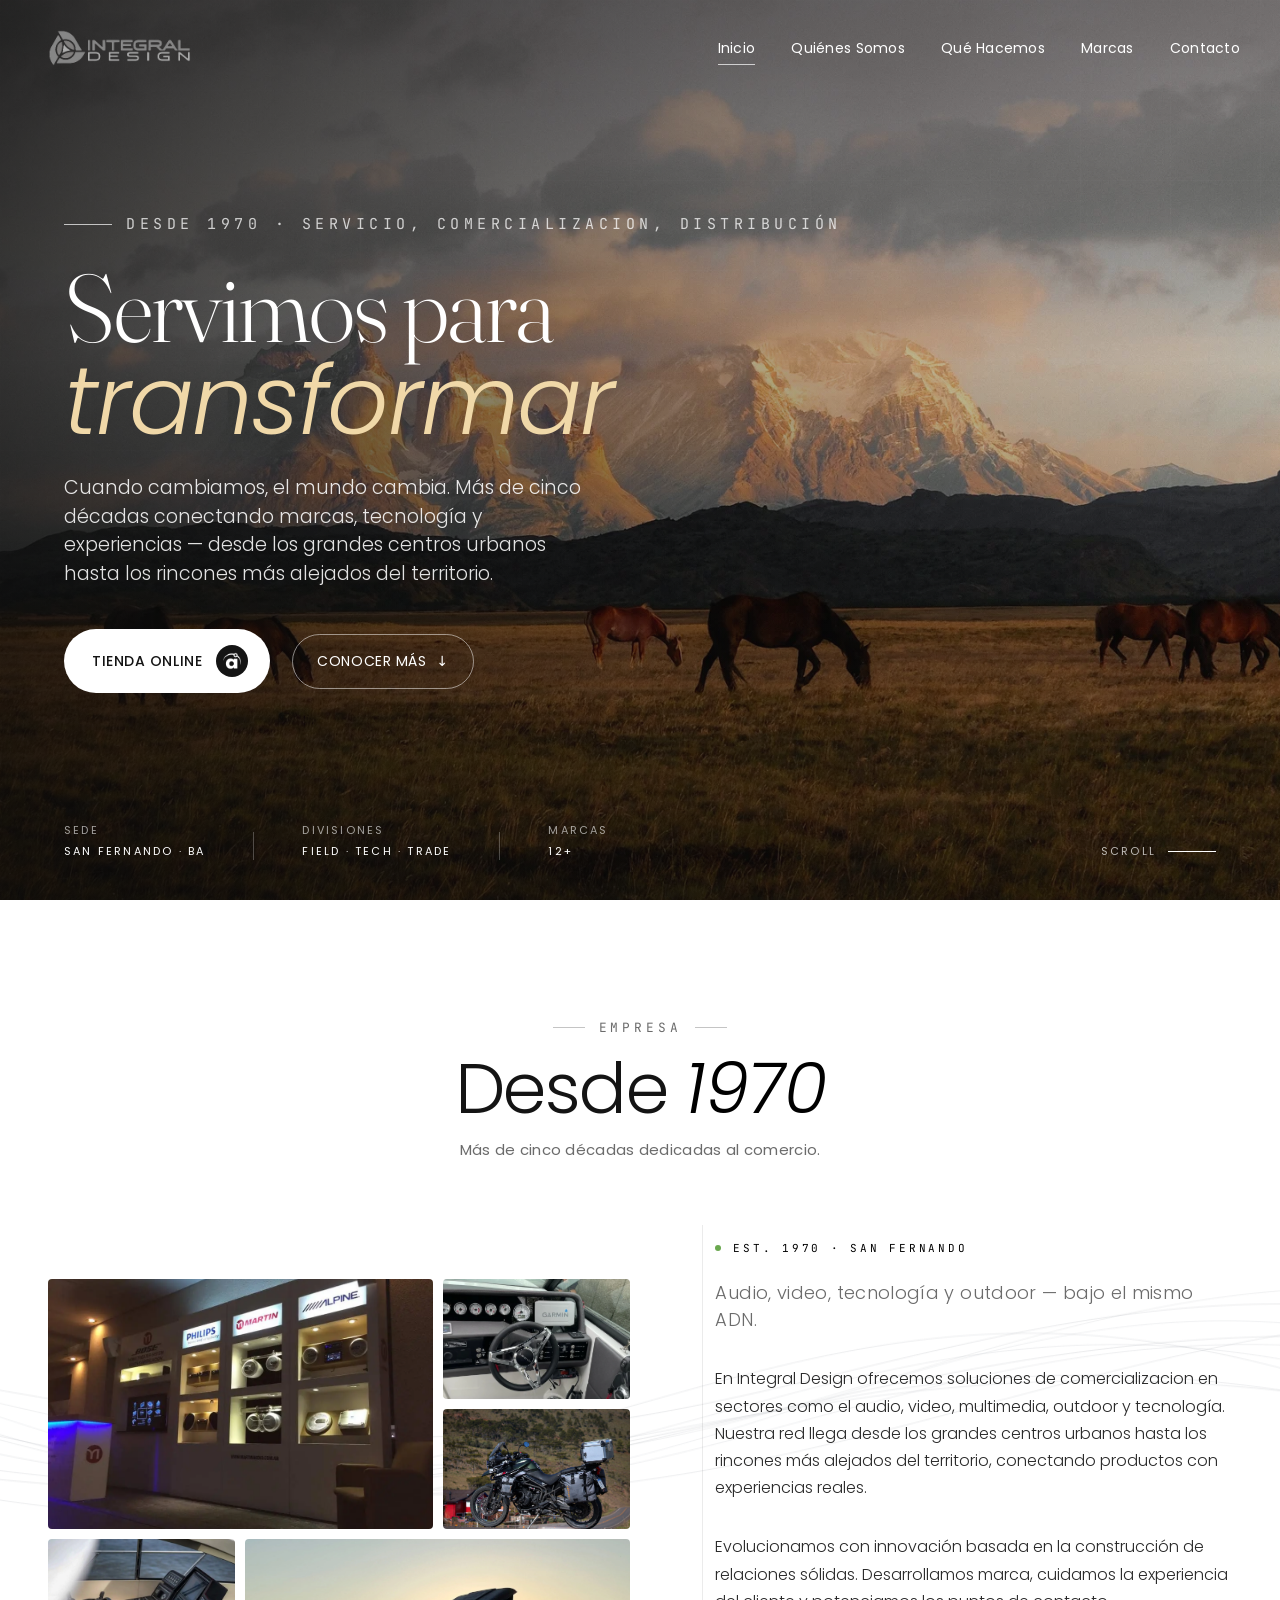
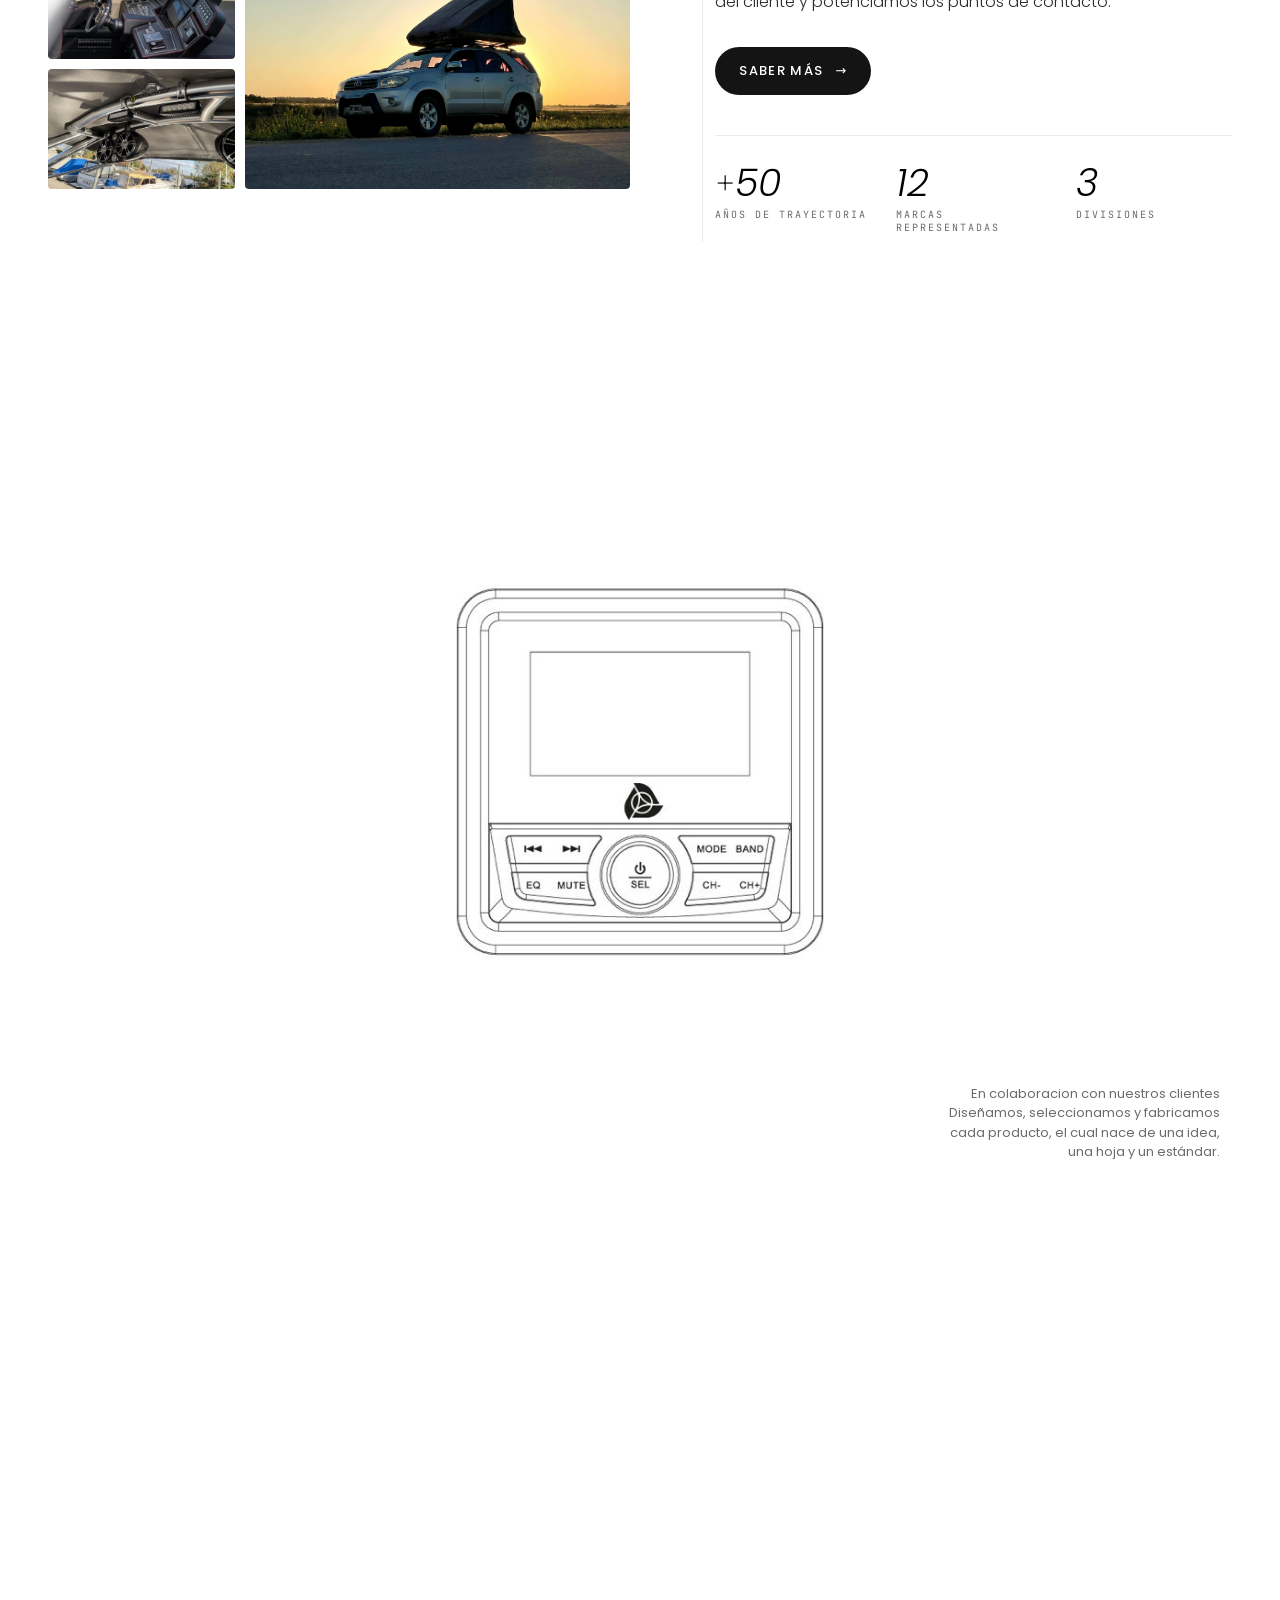
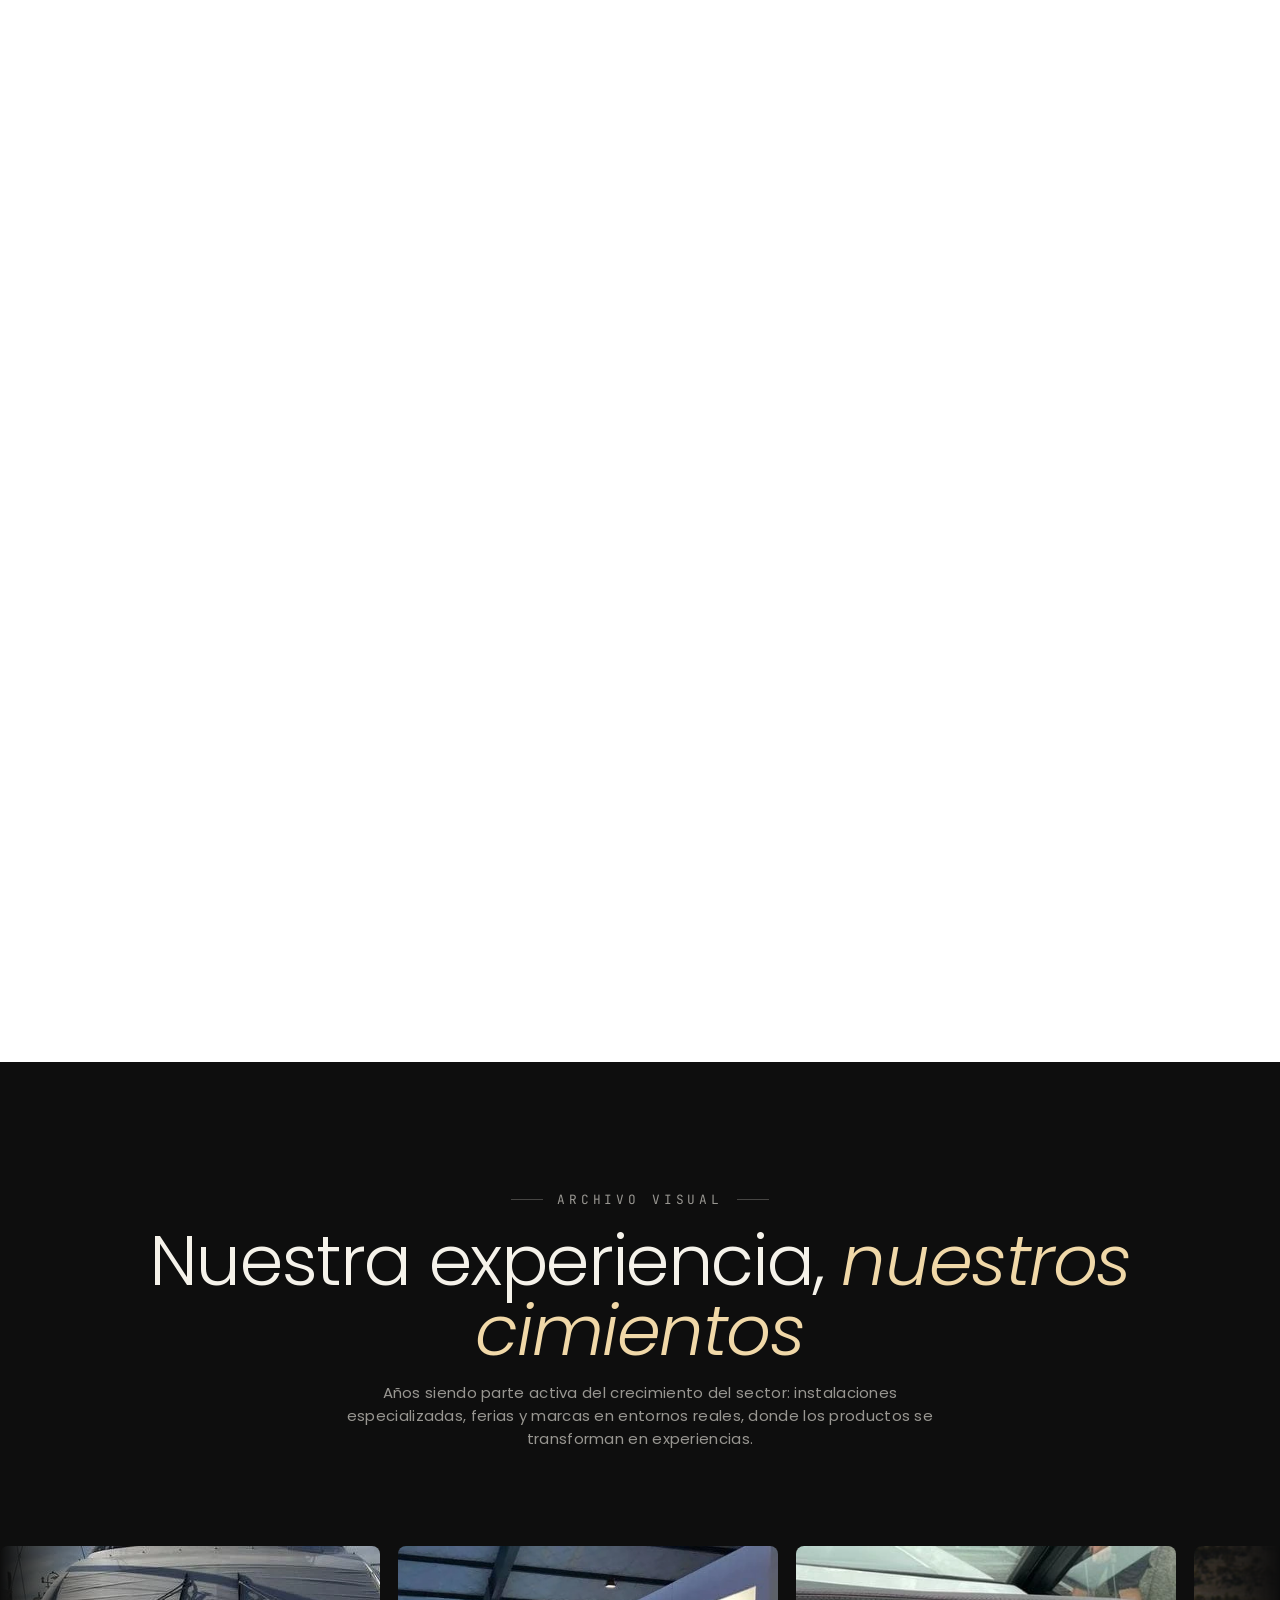
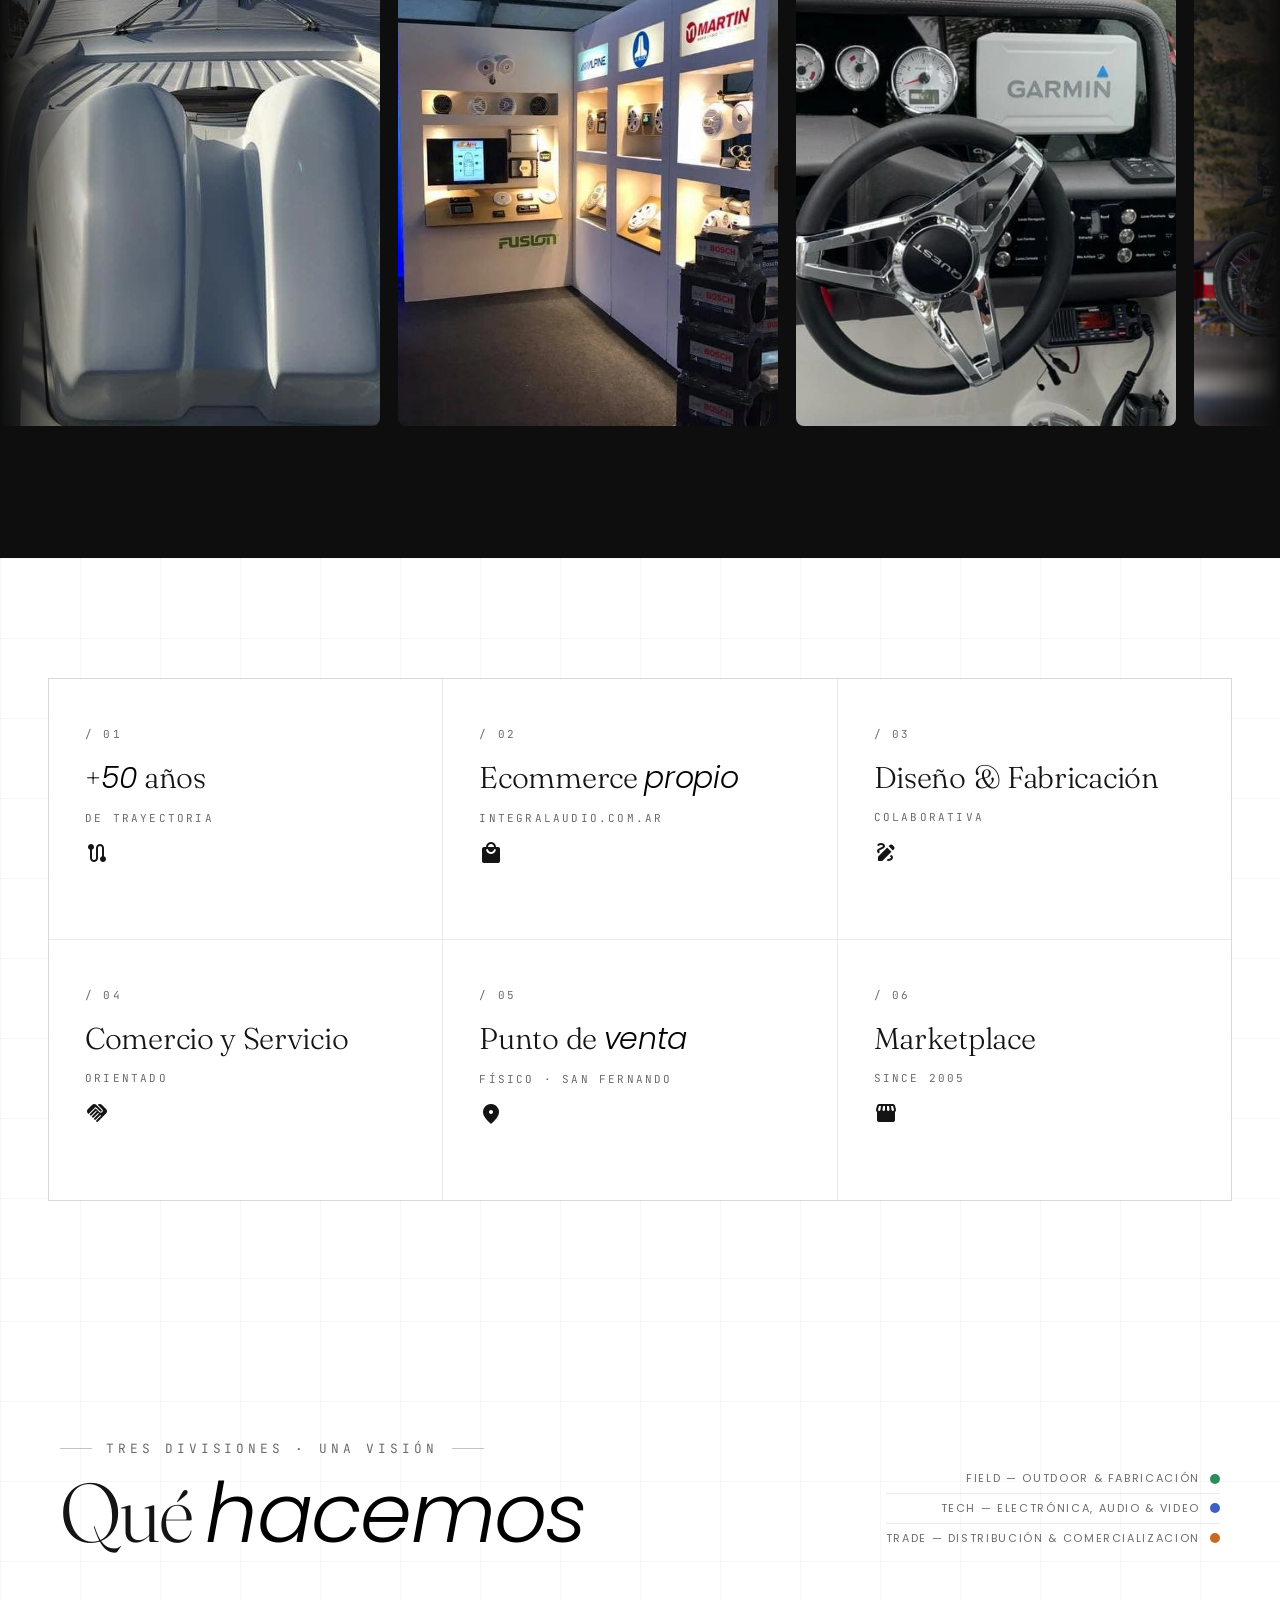
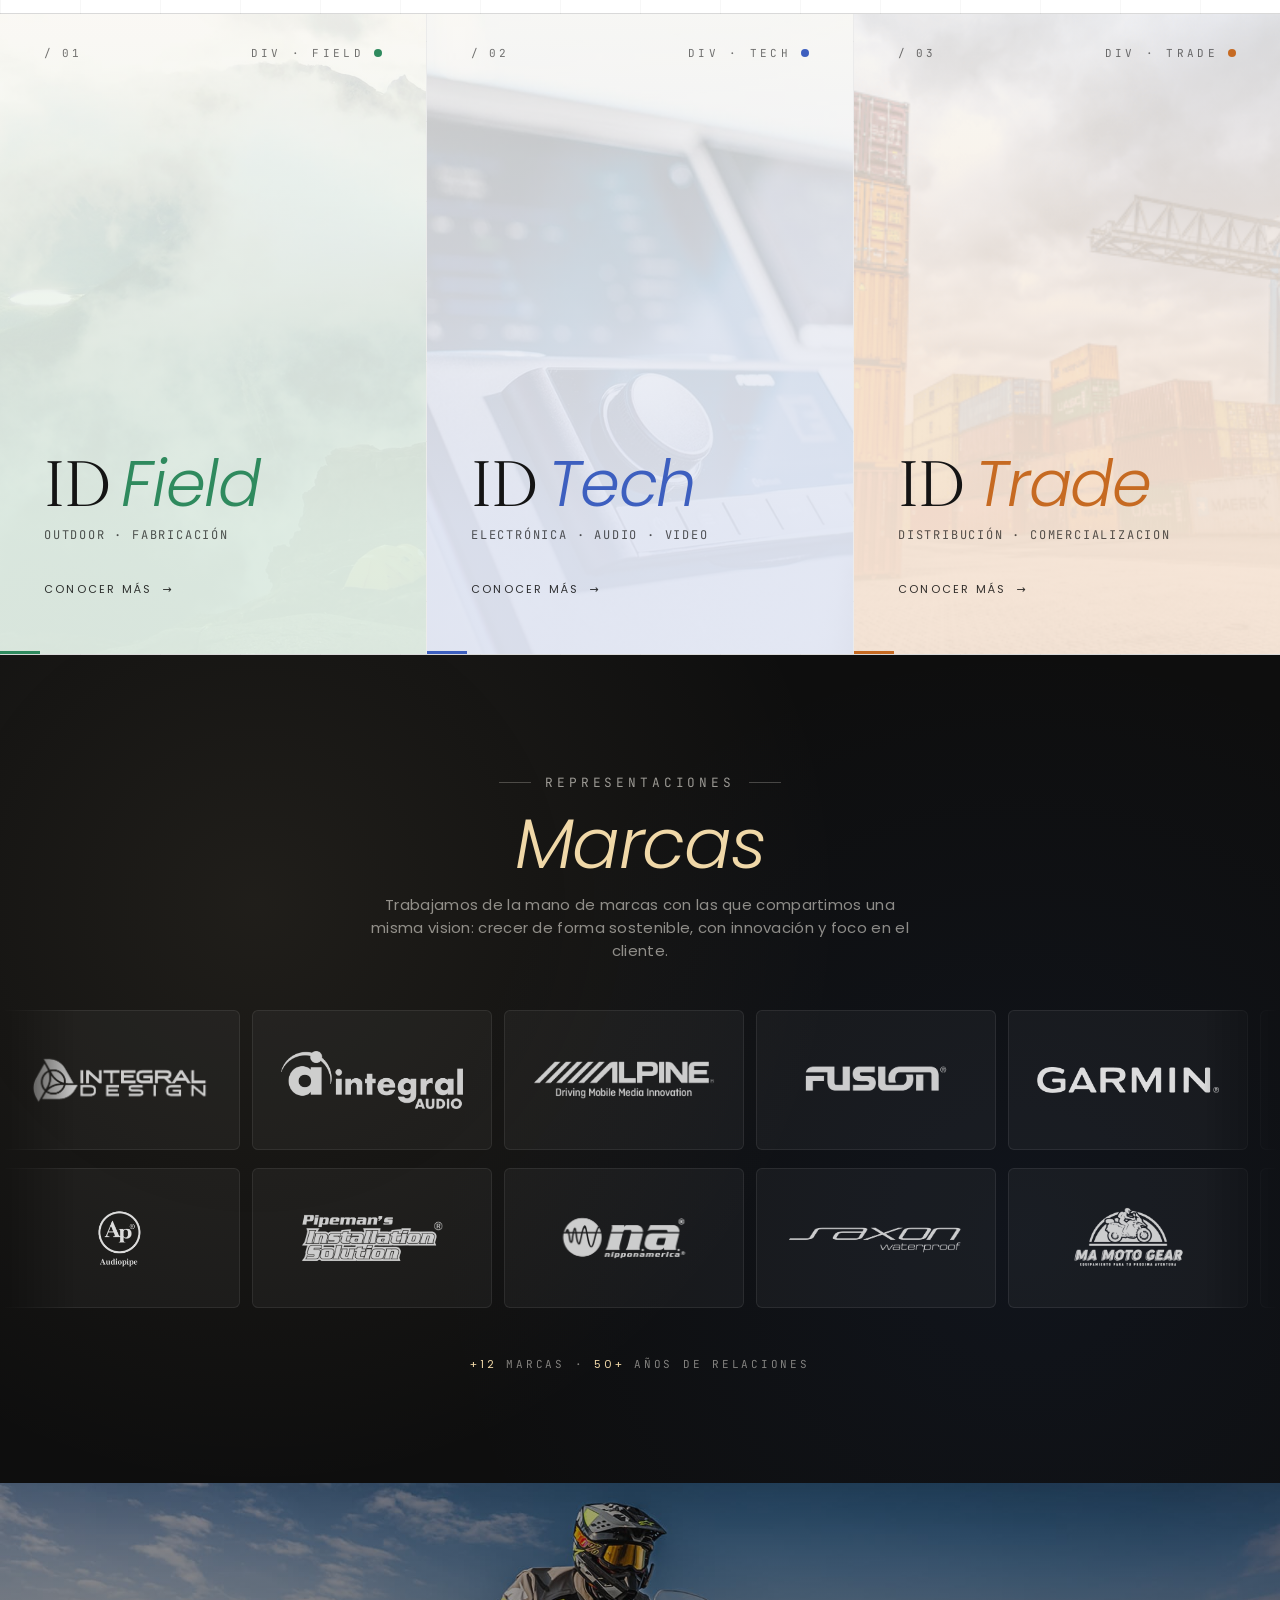
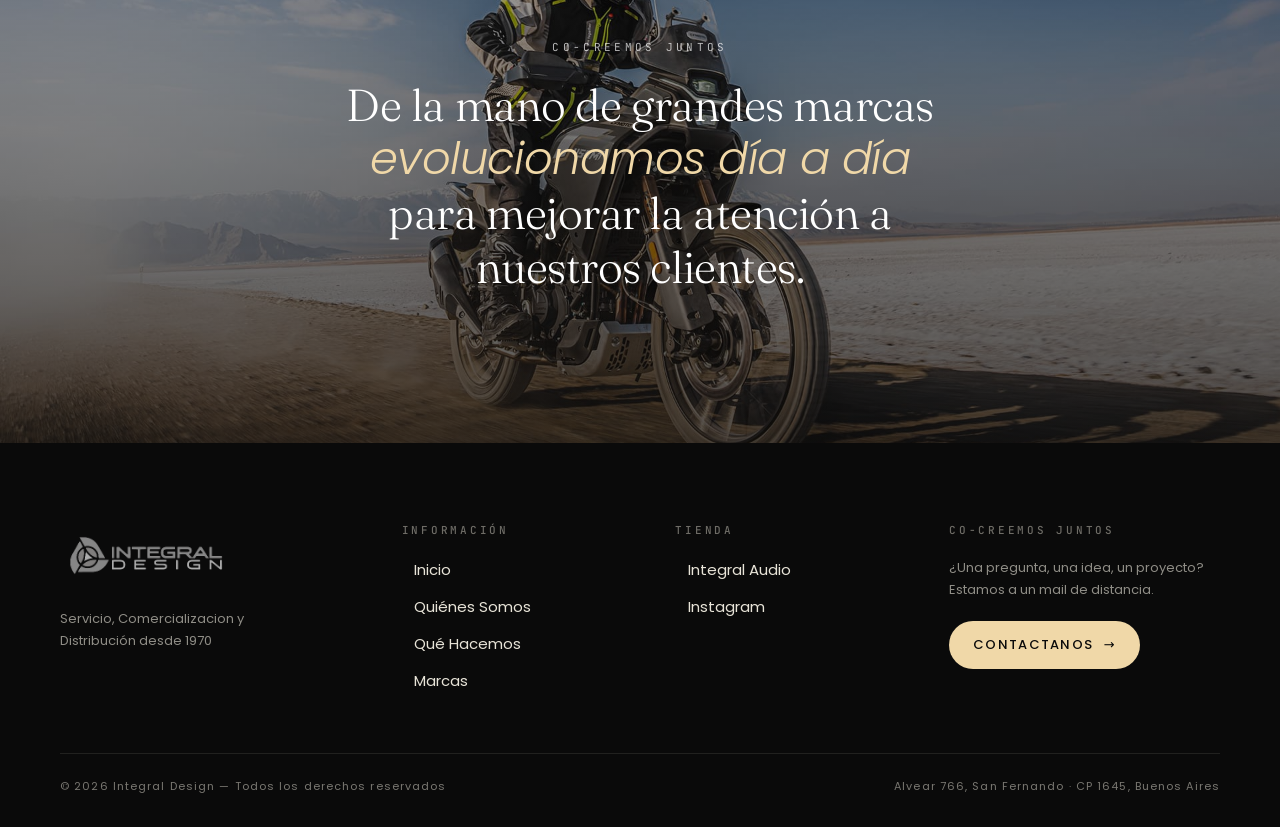
==== commit 7317d444: "ruta mal" ====
--- a/index.html
+++ b/index.html
@@ -383,7 +383,7 @@
 
 <script src="js/waves.js" defer></script>
 <script src="js/main.js" defer></script>
-<script src="brands.js" defer></script>
+<script src="js/brands.js" defer></script>
 
 </body>
 </html>
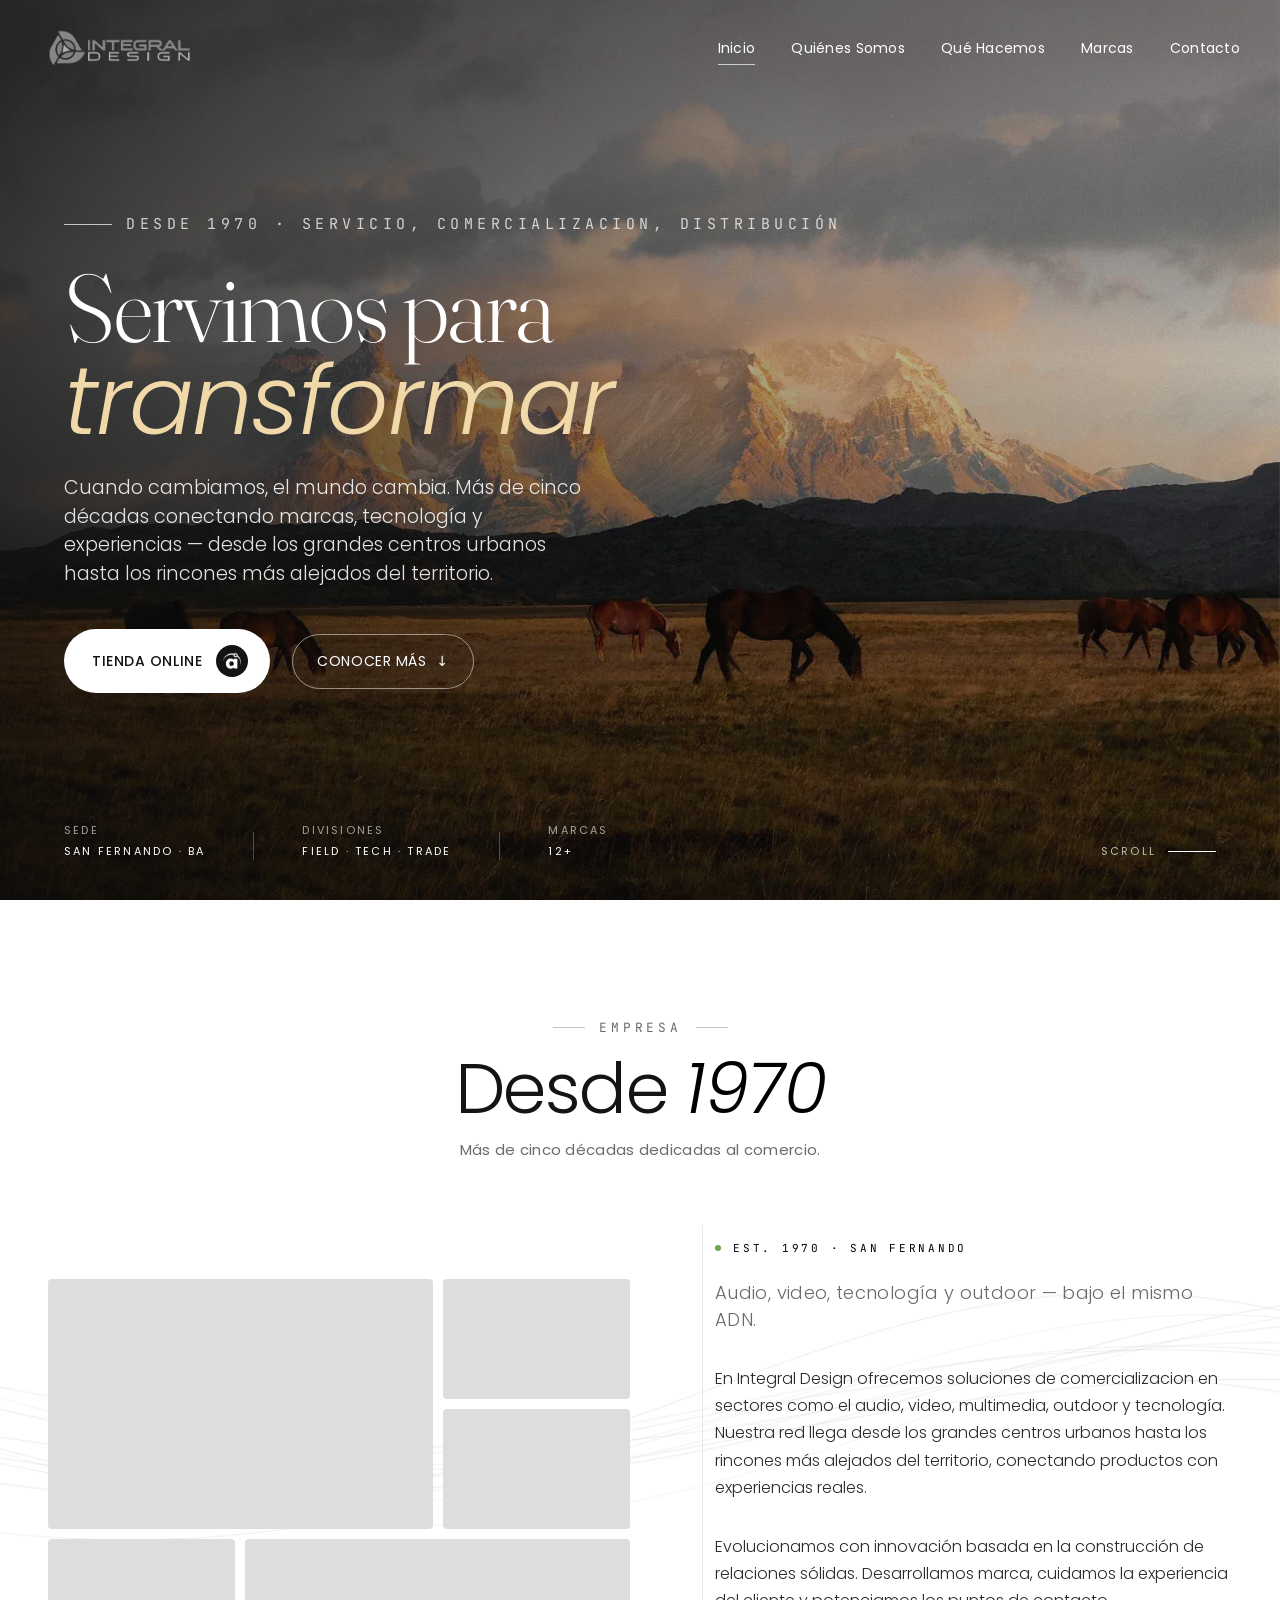
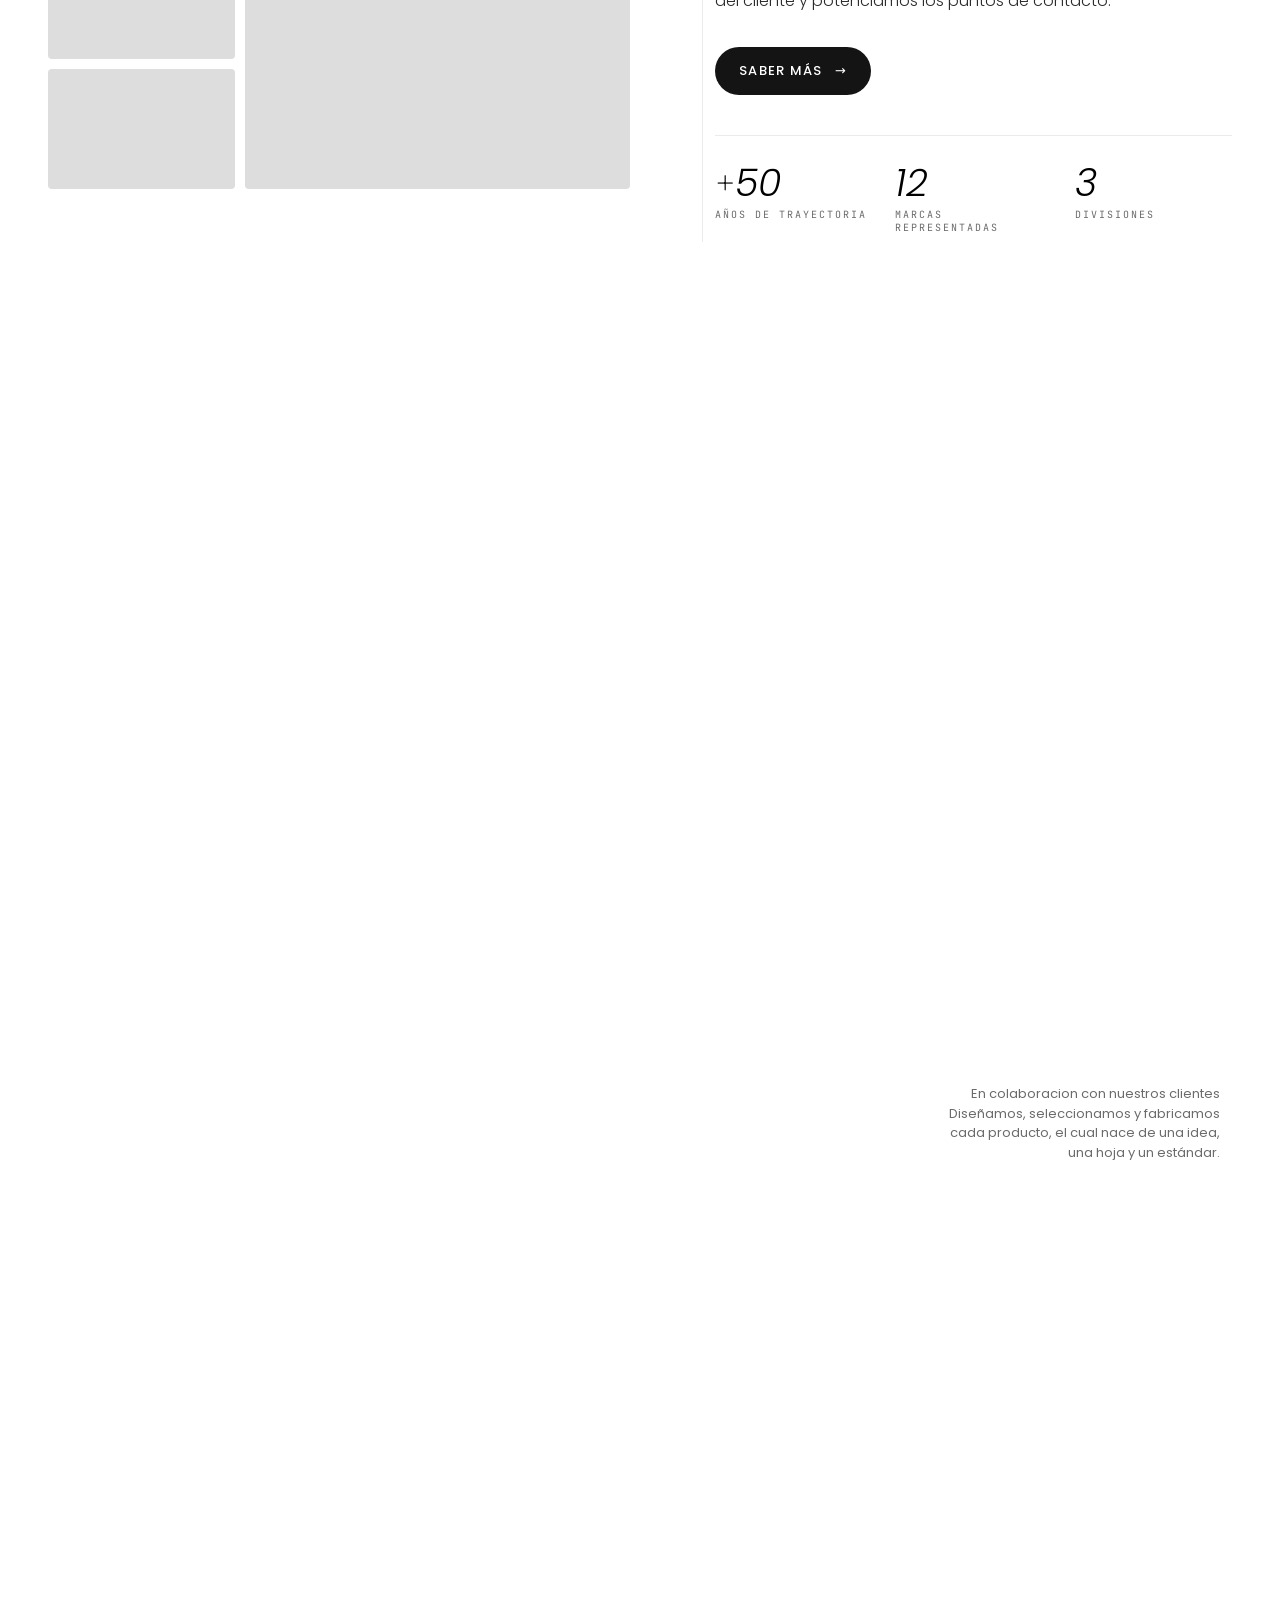
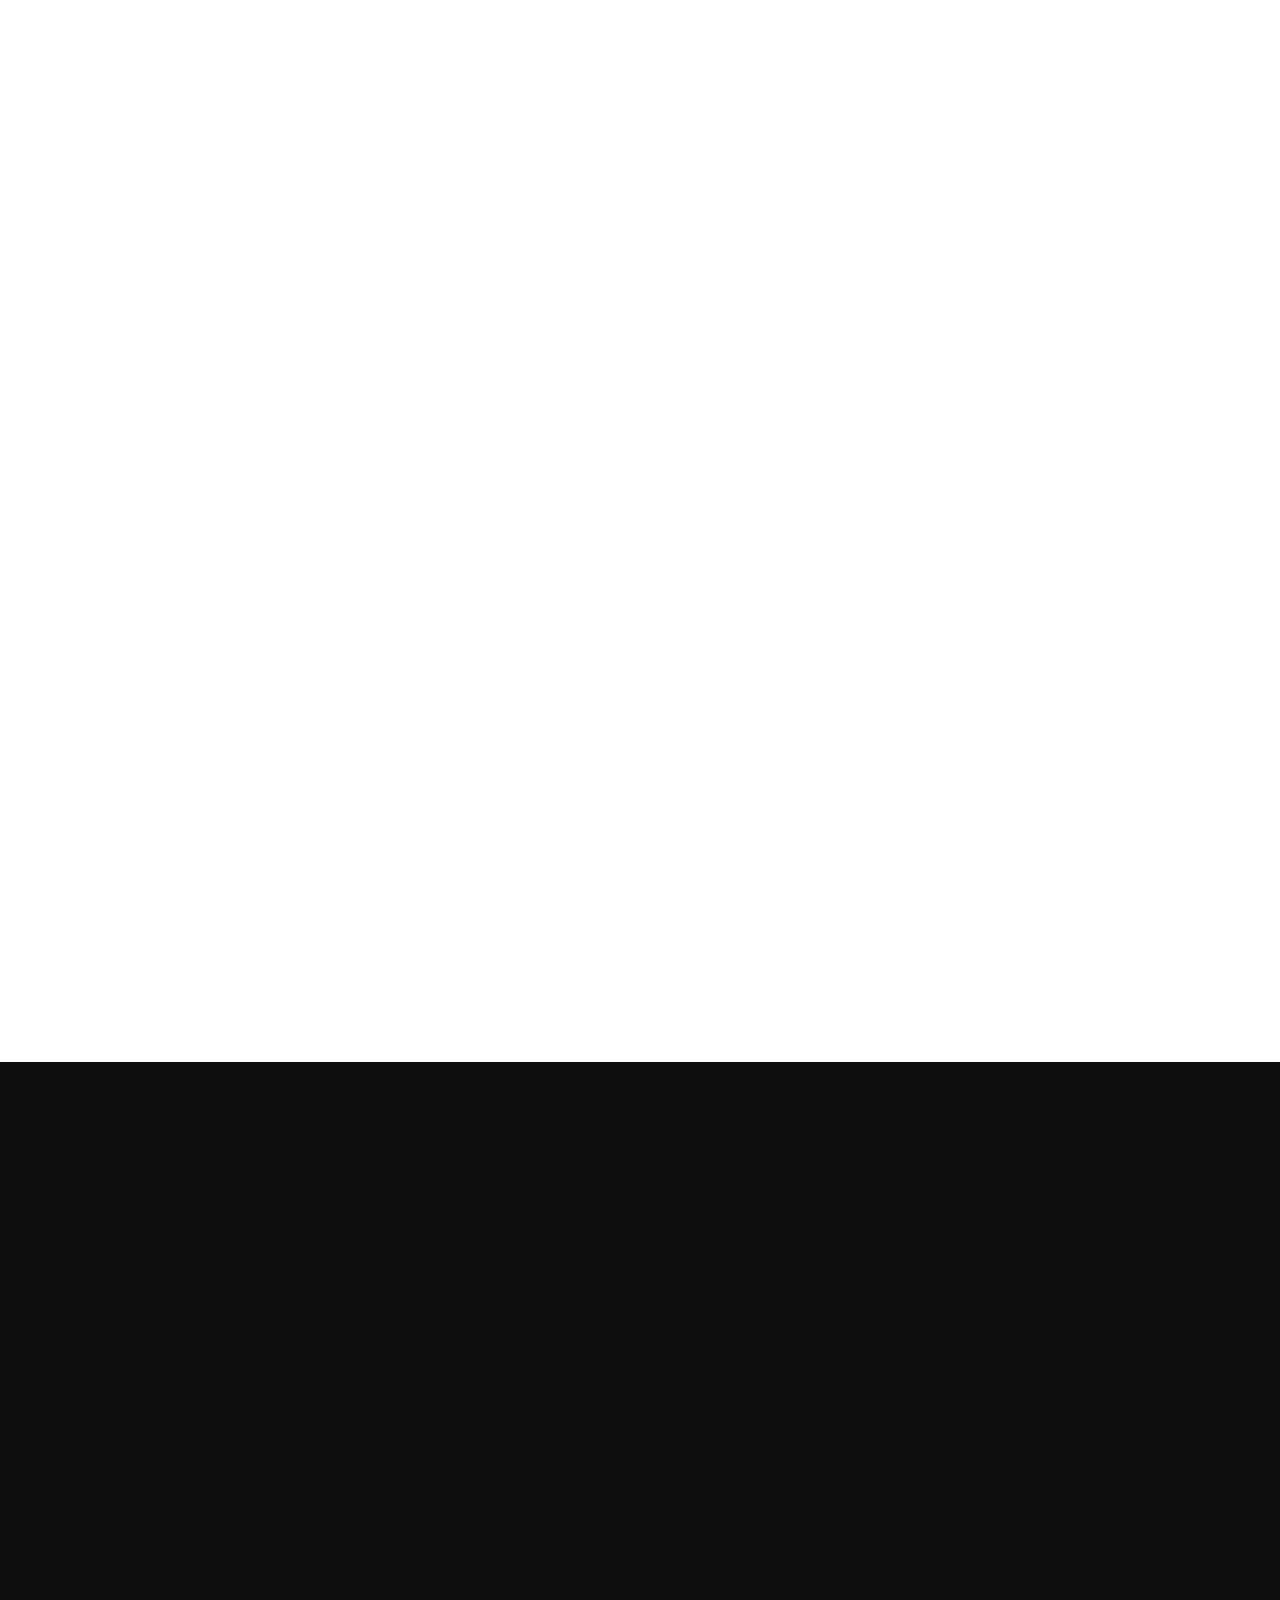
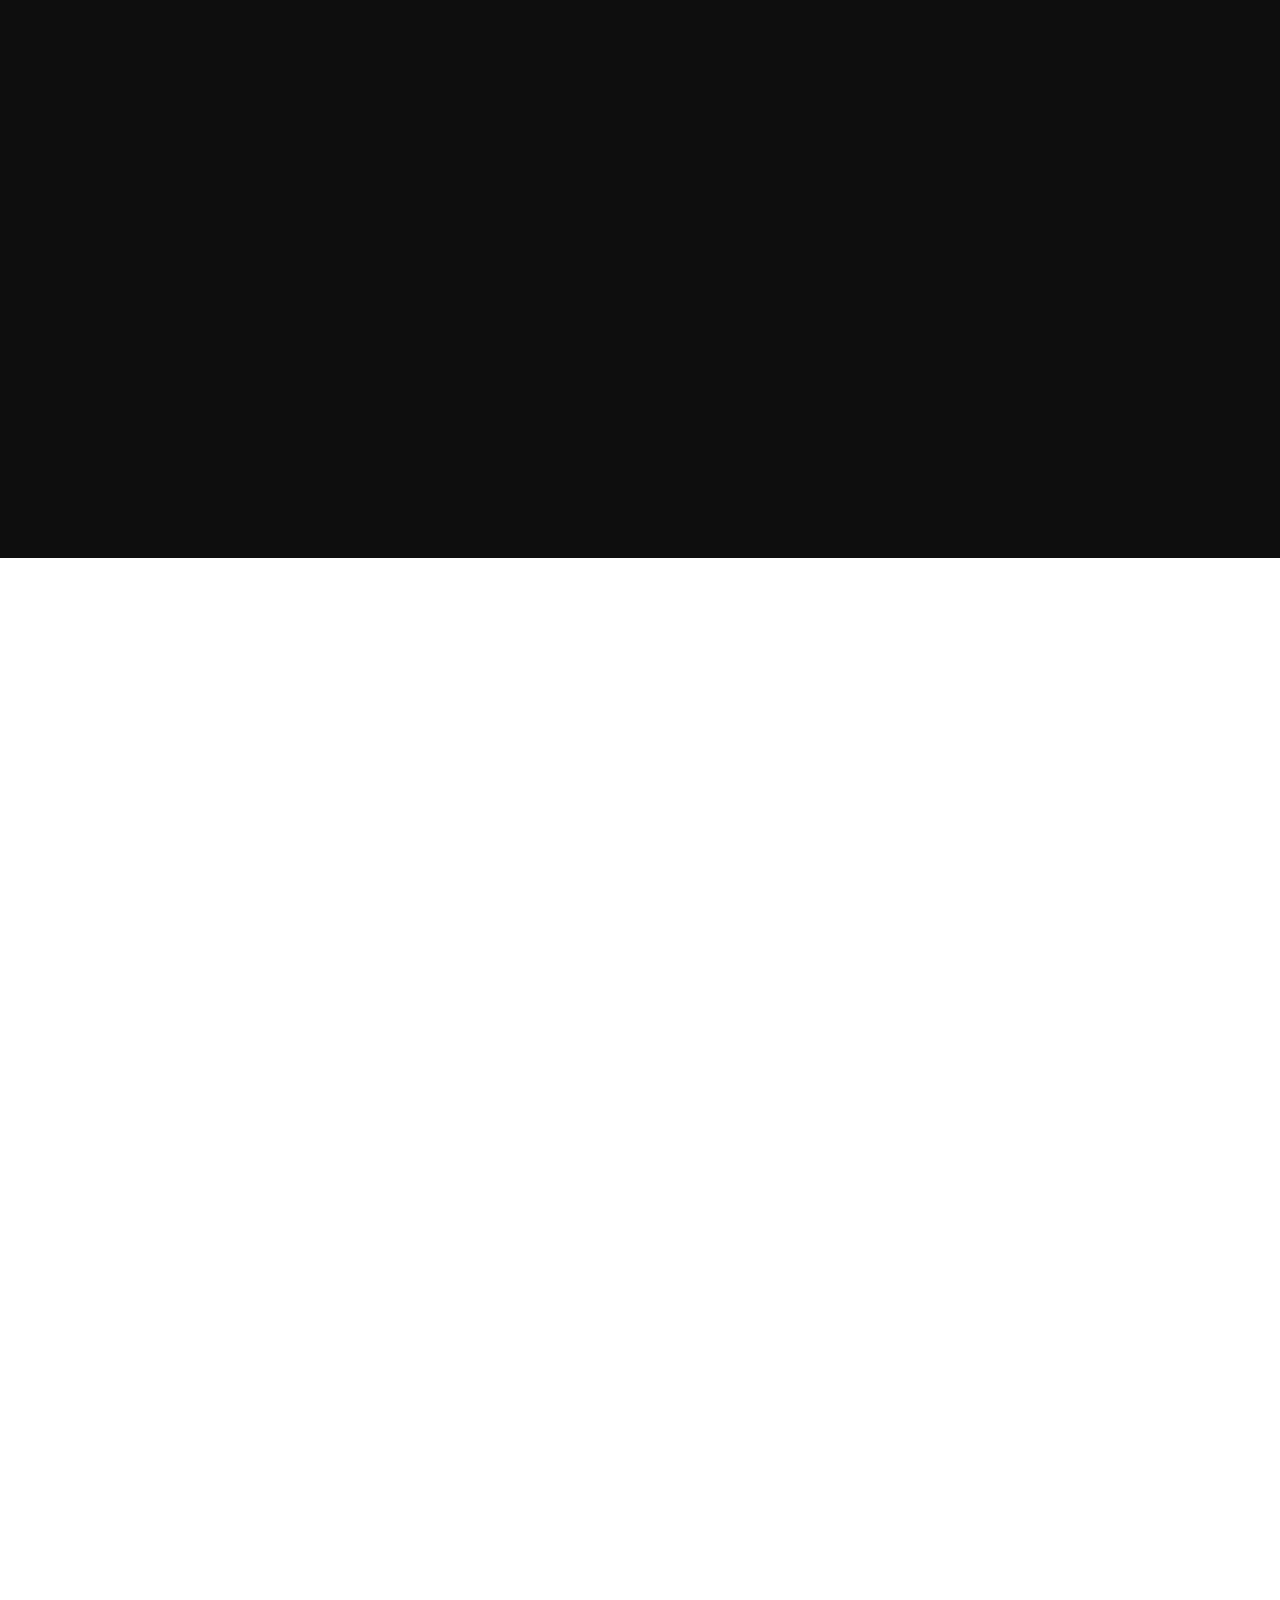
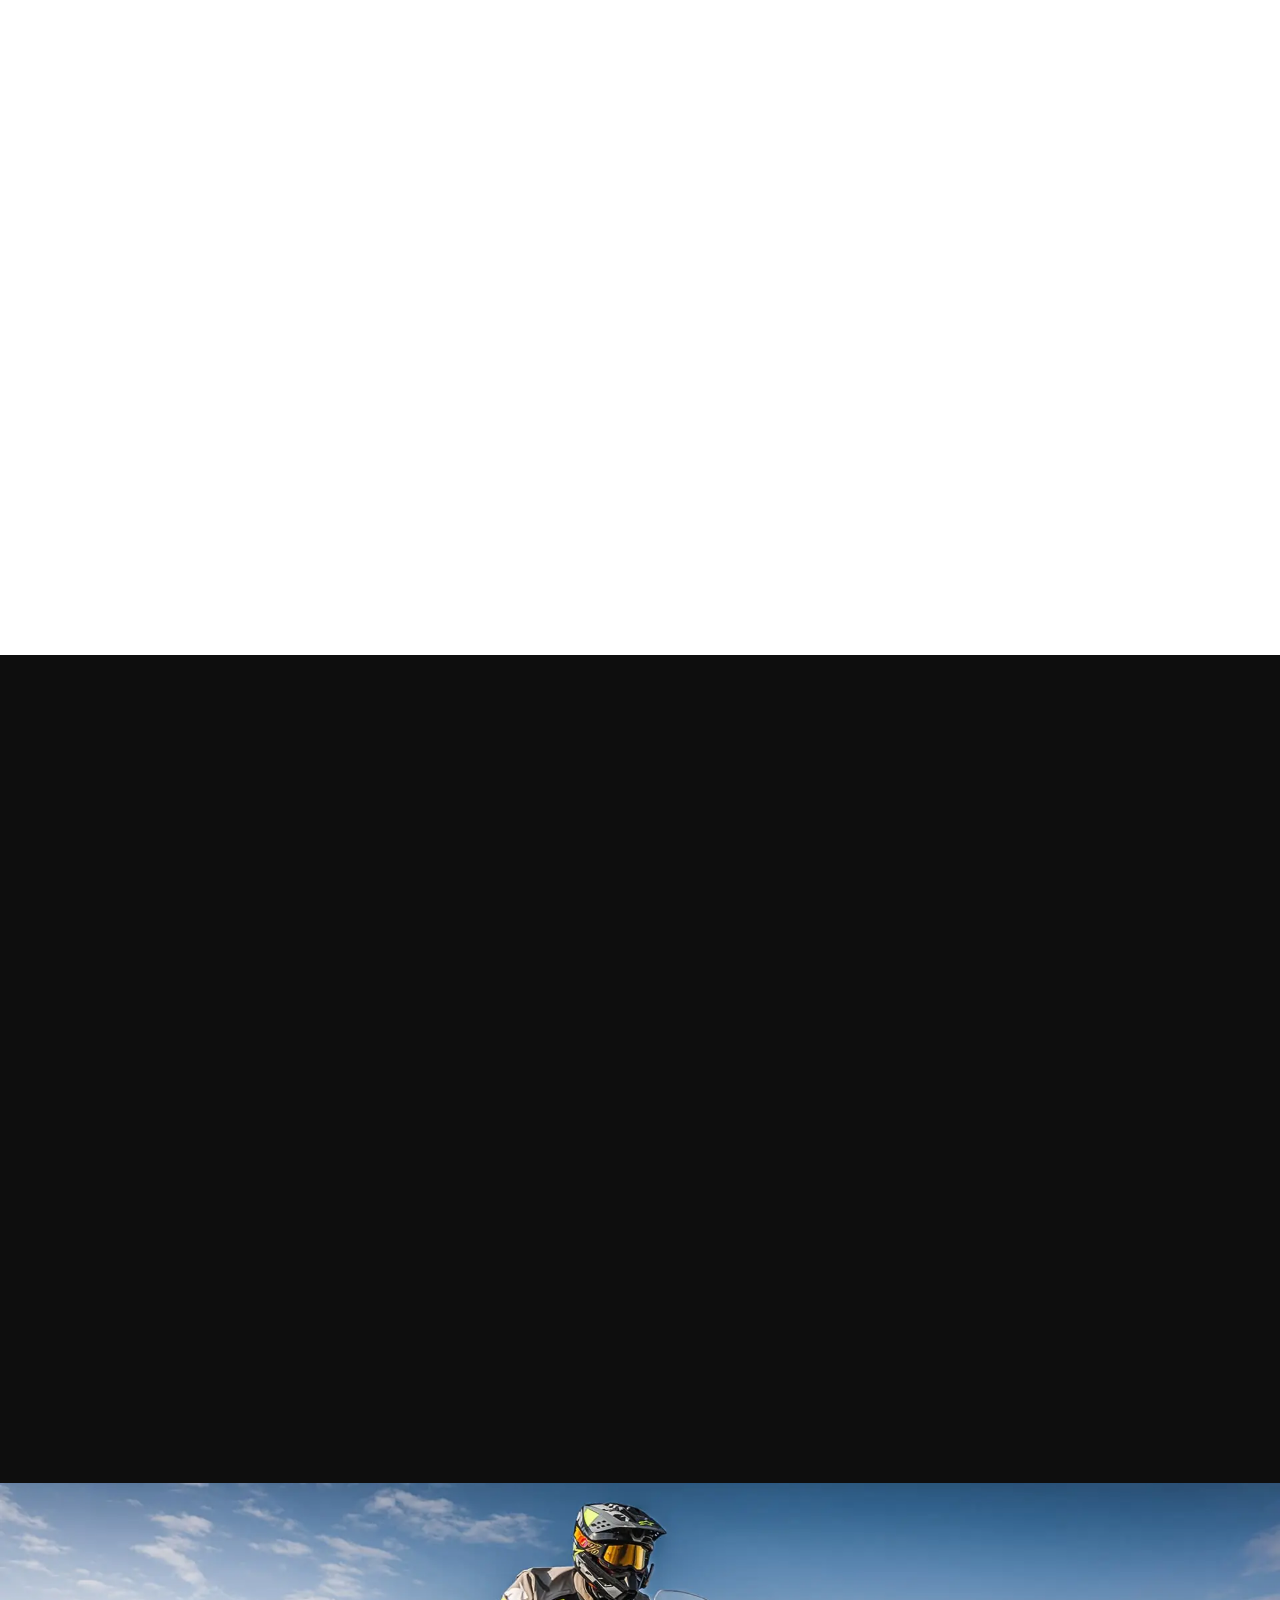
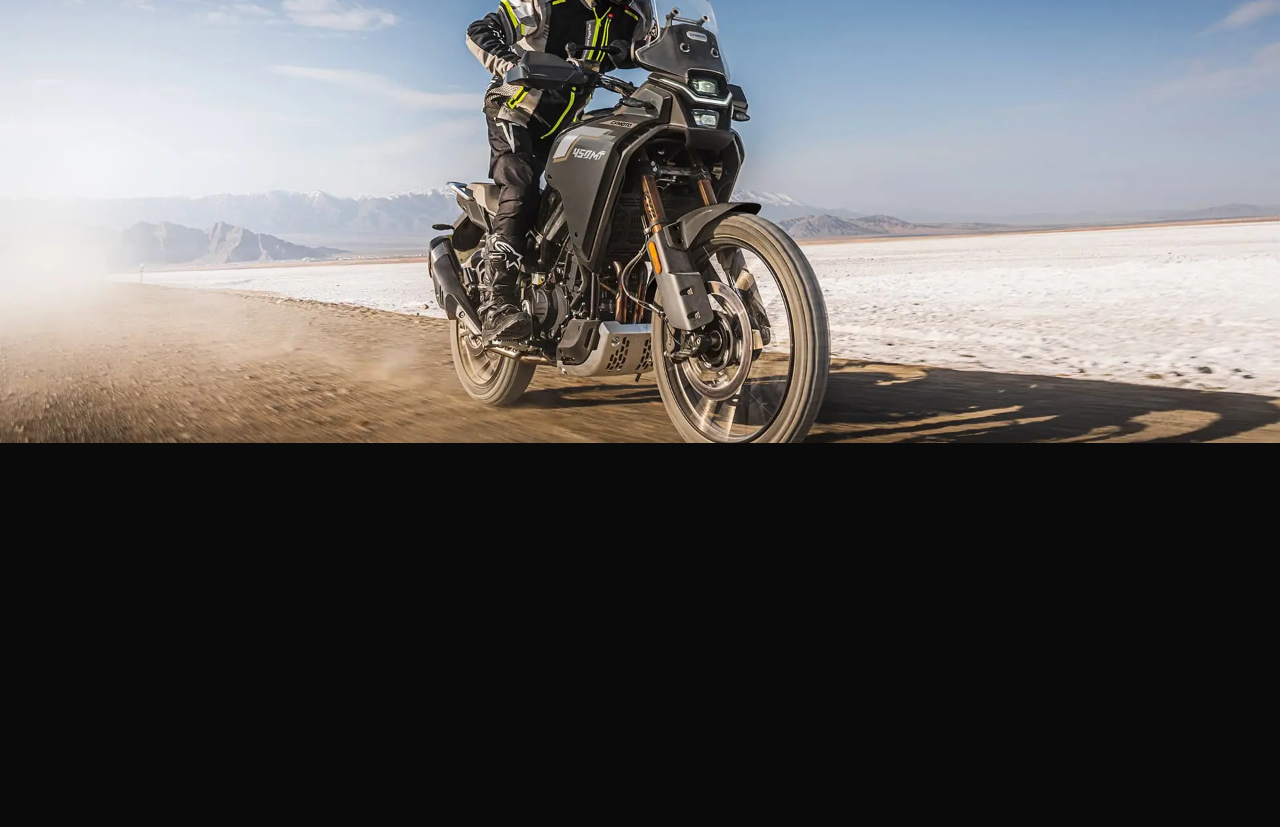
==== commit a92fae5d: "agrego animacion y comprimo imagenes" ====
--- a/index.html
+++ b/index.html
@@ -7,12 +7,18 @@
 
   <link rel="preconnect" href="https://fonts.googleapis.com">
   <link rel="preconnect" href="https://fonts.gstatic.com" crossorigin>
-  <link href="https://fonts.googleapis.com/icon?family=Material+Icons+Round" rel="stylesheet">
-  <link href='https://unpkg.com/boxicons@2.1.4/css/boxicons.min.css' rel='stylesheet'>
+  <link rel="preconnect" href="https://unpkg.com" crossorigin>
   <link rel="stylesheet" href="css/style.css">
+  <!-- Iconos: cargados sin bloquear render inicial -->
+  <link rel="preload" href="https://fonts.googleapis.com/icon?family=Material+Icons+Round" as="style" onload="this.onload=null;this.rel='stylesheet'">
+  <link rel="preload" href="https://unpkg.com/boxicons@2.1.4/css/boxicons.min.css" as="style" onload="this.onload=null;this.rel='stylesheet'">
+  <noscript>
+    <link href="https://fonts.googleapis.com/icon?family=Material+Icons+Round" rel="stylesheet">
+    <link href="https://unpkg.com/boxicons@2.1.4/css/boxicons.min.css" rel="stylesheet">
+  </noscript>
 
   <link rel="icon" href="media/logos/fav_icon_IntegralDesign.png" type="image/png">
-  <link rel="preload" as="image" href="media/Fotos/nautica.jpg" fetchpriority="high">
+  <link rel="preload" as="image" href="media/Fondo/Inicio.webp" fetchpriority="high">
   <meta name="description" content="Integral Design — más de 50 años distribuyendo audio, video, tecnología y equipamiento outdoor. Tres divisiones: Field, Tech y Trade.">
 </head>
 <body>
@@ -102,23 +108,23 @@
   <canvas class="QuienesSomos-waves" id="QuienesSomos-waves"></canvas>
 
   <div class="QuienesSomos-content">
-    <div class="sh">
+    <div class="sh" data-anim-group>
       <span class="sh-eyebrow">Empresa</span>
       <h2 class="sh-title">Desde <em>1970</em></h2>
       <div class="sh-sub">Más de cinco décadas dedicadas al comercio.</div>
     </div>
 
     <div class="QuienesSomos-envolve">
-      <div class="QuienesSomos-collage">
-        <div class="qs-cell qs-a"><img src="media/Fotos/estand2.webp" alt=""></div>
-        <div class="qs-cell qs-b"><img src="media/Fotos/marine_audio.webp" alt=""></div>
-        <div class="qs-cell qs-c"><img src="media/Fotos/motos.webp" alt=""></div>
-        <div class="qs-cell qs-d"><img src="media/Fotos/tablero.webp" alt=""></div>
-        <div class="qs-cell qs-e"><img src="media/Fotos/outdoor_cl.webp" alt=""></div>
-        <div class="qs-cell qs-f"><img src="media/Fotos/instalacion.webp" alt=""></div>
-      </div>
-
-      <div class="QuienesSomos-text">
+      <div class="QuienesSomos-collage" data-anim-group>
+        <div class="qs-cell qs-a"><img src="media/Fotos/estand2.webp"      alt="" loading="lazy" decoding="async" width="960"  height="720"></div>
+        <div class="qs-cell qs-b"><img src="media/Fotos/marine_audio.webp" alt="" loading="lazy" decoding="async" width="1024" height="558"></div>
+        <div class="qs-cell qs-c"><img src="media/Fotos/motos.webp"        alt="" loading="lazy" decoding="async" width="1280" height="1280"></div>
+        <div class="qs-cell qs-d"><img src="media/Fotos/tablero.webp"      alt="" loading="lazy" decoding="async" width="968"  height="692"></div>
+        <div class="qs-cell qs-e"><img src="media/Fotos/outdoor_cl.webp"   alt="" loading="lazy" decoding="async" width="1280" height="754"></div>
+        <div class="qs-cell qs-f"><img src="media/Fotos/instalacion.webp"  alt="" loading="lazy" decoding="async" width="1280" height="960"></div>
+      </div>
+
+      <div class="QuienesSomos-text" data-anim-group>
         <span class="year-badge"><span class="dot"></span>EST. 1970 · San Fernando</span>
         <!-- <h2>Una casa para <em>tres territorios</em>.</h2> -->
         <h3 class="solo-desktop">Audio, video, tecnología y outdoor — bajo el mismo ADN.</h3>
@@ -132,7 +138,7 @@
           Saber más <span class="arr">→</span>
         </a>
 
-        <div class="qs-stats">
+        <div class="qs-stats" data-anim-group>
           <div class="qs-stat">
             <div class="num">+<em>50</em></div>
             <div class="lbl">Años de trayectoria</div>
@@ -158,10 +164,10 @@
   <div class="stereo-sticky">
     <!-- <div class="stereo-bg-text">boceto  &amp; producto</div> -->
     <div class="stereo-container">
-      <img src="media/Estereo/sin_color.jpeg" alt="Boceto del estéreo" class="stereo-boceto">
-      <img src="media/Estereo/color.jpeg" alt="Estéreo terminado" class="stereo-color">
-    </div>
-    <div class="stereo-caption">
+      <img src="media/Estereo/sin_color.webp" alt="Boceto del estéreo" class="stereo-boceto">
+      <img src="media/Estereo/color.webp" alt="Estéreo terminado" class="stereo-color">
+    </div>
+    <div class="stereo-caption" data-anim="up">
         En colaboracion con nuestros clientes Diseñamos, seleccionamos y fabricamos cada producto, el cual nace de una idea, una hoja y un estándar.
     </div>
   </div>
@@ -171,7 +177,7 @@
      NUESTRA EXPERIENCIA
      ========================================================== -->
 <section class="NuestraExperiencia-seccion" id="Experiencia">
-  <div class="sh">
+  <div class="sh" data-anim-group>
     <span class="sh-eyebrow">Archivo visual</span>
     <h1 class="sh-title">Nuestra experiencia, <em>nuestros cimientos</em></h1>
     <div class="sh-sub">
@@ -180,7 +186,7 @@
     </div>
   </div>
 
-  <div class="carousel-wrapper">
+  <div class="carousel-wrapper" data-anim="up">
     <div class="carousel-track" id="track"></div>
   </div>
 </section>
@@ -233,7 +239,7 @@
      QUÉ HACEMOS — Split Territories
      ========================================================== -->
 <section class="QueHacemos-section" id="QueHacemos">
-  <div class="qh-header">
+  <div class="qh-header" data-anim-group>
     <div>
       <span class="sh-eyebrow" style="margin-bottom:16px;" id="queHacemosSpan">Tres divisiones · una visión</span>
       <h2>Qué <em>hacemos</em></h2>
@@ -245,10 +251,10 @@
     </div>
   </div>
 
-  <div class="qh-columns">
+  <div class="qh-columns" data-anim-group>
     <!-- FIELD -->
     <div class="qh-col" data-div="field">
-      <div class="bg" style="background-image:url('media/QueHacemos/Field.jpg');"></div>
+      <div class="bg" style="background-image:url('media/QueHacemos/Field.webp');"></div>
       <div class="ov"></div>
       <div class="qh-num">/ 01</div>
       <div class="qh-div">DIV · FIELD <span class="dot"></span></div>
@@ -266,7 +272,7 @@
 
     <!-- TECH -->
     <div class="qh-col" data-div="tech">
-      <div class="bg" style="background-image:url('media/QueHacemos/Tech.jpg');"></div>
+      <div class="bg" style="background-image:url('media/QueHacemos/Tech.webp');"></div>
       <div class="ov"></div>
       <div class="qh-num">/ 02</div>
       <div class="qh-div">DIV · TECH <span class="dot"></span></div>
@@ -283,7 +289,7 @@
 
     <!-- TRADE -->
     <div class="qh-col" data-div="trade">
-      <div class="bg" style="background-image:url('media/QueHacemos/Trade.png');"></div>
+      <div class="bg" style="background-image:url('media/QueHacemos/Trade.webp');"></div>
       <div class="ov"></div>
       <div class="qh-num">/ 03</div>
       <div class="qh-div">DIV · TRADE <span class="dot"></span></div>
@@ -305,7 +311,7 @@
      MARCAS — marquee
      ========================================================== -->
 <section class="marcas-section" id="Marcas">
-  <div class="sh">
+  <div class="sh" data-anim-group>
     <span class="sh-eyebrow">Representaciones</span>
     <h2 class="sh-title"><em>Marcas</em></h2>
     <div class="sh-sub">
@@ -313,14 +319,14 @@
     </div>
   </div>
 
-  <div class="marquee">
+  <div class="marquee" data-anim="fade">
     <div class="marquee-track lr" id="marquee-row-1"></div>
   </div>
-  <div class="marquee">
+  <div class="marquee" data-anim="fade" data-anim-delay="1">
     <div class="marquee-track rl" id="marquee-row-2"></div>
   </div>
 
-  <div class="marcas-footer">
+  <div class="marcas-footer" data-anim="up">
     <span>+12</span> marcas · <span>50+</span> años de relaciones
   </div>
 </section>
@@ -329,7 +335,7 @@
      CLOSING BANNER
      ========================================================== -->
 <section class="img-section-2">
-  <div class="img-overlay-2">
+  <div class="img-overlay-2" data-anim-group>
     <span class="eye">Co-creemos juntos</span>
     <p>
       De la mano de grandes marcas <em>evolucionamos día a día</em>
@@ -342,7 +348,7 @@
      FOOTER
      ========================================================== -->
 <footer class="site-footer">
-  <div class="footer-container">
+  <div class="footer-container" data-anim-group>
     <div class="footer-logo">
       <img src="media/Logos/IntegralDesign_bk.png" alt="Integral Design">
       <p>Servicio, Comercializacion y Distribución desde 1970</p>
--- a/css/style.css
+++ b/css/style.css
@@ -1071,7 +1071,7 @@
 .img-section-2 {
   width: 100%;
   min-height: 560px;
-  background-image: url("../media/Fondo/CrecemosJuntos.jpg");
+  background-image: url("../media/Fondo/CrecemosJuntos.webp");
   background-size: cover;
   background-position: center 35%;
   position: relative;
@@ -1435,10 +1435,171 @@
   .qs-stat { text-align: left; }
 }
 
+/* ==============================================================
+   SCROLL REVEAL ANIMATIONS
+   ============================================================== */
+
+/* Base: todos los elementos reveal parten invisibles y desplazados */
+[data-anim] {
+  opacity: 0;
+  transform: translate3d(0, 40px, 0);
+  transition:
+    opacity 0.9s cubic-bezier(0.22, 0.61, 0.36, 1),
+    transform 0.9s cubic-bezier(0.22, 0.61, 0.36, 1);
+  will-change: opacity, transform;
+}
+
+/* Variantes direccionales */
+[data-anim="fade"]        { transform: translate3d(0, 0, 0); }
+[data-anim="up"]          { transform: translate3d(0, 40px, 0); }
+[data-anim="down"]        { transform: translate3d(0, -40px, 0); }
+[data-anim="left"]        { transform: translate3d(-50px, 0, 0); }
+[data-anim="right"]       { transform: translate3d(50px, 0, 0); }
+[data-anim="zoom"]        { transform: scale(0.92); }
+[data-anim="zoom-up"]     { transform: translate3d(0, 40px, 0) scale(0.94); }
+[data-anim="clip"] {
+  clip-path: inset(0 0 100% 0);
+  transform: translate3d(0, 0, 0);
+  transition:
+    opacity 1.1s cubic-bezier(0.22, 0.61, 0.36, 1),
+    clip-path 1.1s cubic-bezier(0.22, 0.61, 0.36, 1);
+}
+
+/* Estado visible */
+[data-anim].is-visible {
+  opacity: 1;
+  transform: translate3d(0, 0, 0) scale(1);
+  clip-path: inset(0 0 0 0);
+}
+
+/* Delays escalonados (para grupos) */
+[data-anim-delay="1"]  { transition-delay: 0.08s; }
+[data-anim-delay="2"]  { transition-delay: 0.16s; }
+[data-anim-delay="3"]  { transition-delay: 0.24s; }
+[data-anim-delay="4"]  { transition-delay: 0.32s; }
+[data-anim-delay="5"]  { transition-delay: 0.40s; }
+[data-anim-delay="6"]  { transition-delay: 0.48s; }
+
+/* Stagger automático para hijos de un contenedor */
+[data-anim-group] > * {
+  opacity: 0;
+  transform: translate3d(0, 32px, 0);
+  transition:
+    opacity 0.8s cubic-bezier(0.22, 0.61, 0.36, 1),
+    transform 0.8s cubic-bezier(0.22, 0.61, 0.36, 1);
+  will-change: opacity, transform;
+}
+[data-anim-group].is-visible > *             { opacity: 1; transform: translate3d(0, 0, 0); }
+[data-anim-group].is-visible > *:nth-child(1){ transition-delay: 0.05s; }
+[data-anim-group].is-visible > *:nth-child(2){ transition-delay: 0.12s; }
+[data-anim-group].is-visible > *:nth-child(3){ transition-delay: 0.19s; }
+[data-anim-group].is-visible > *:nth-child(4){ transition-delay: 0.26s; }
+[data-anim-group].is-visible > *:nth-child(5){ transition-delay: 0.33s; }
+[data-anim-group].is-visible > *:nth-child(6){ transition-delay: 0.40s; }
+[data-anim-group].is-visible > *:nth-child(7){ transition-delay: 0.47s; }
+[data-anim-group].is-visible > *:nth-child(8){ transition-delay: 0.54s; }
+
+/* Reveal para grid-items existentes (ya tenían data-reveal en el HTML) */
+.grid-item[data-reveal] {
+  opacity: 0;
+  transform: translate3d(0, 40px, 0);
+  transition:
+    opacity 0.8s cubic-bezier(0.22, 0.61, 0.36, 1),
+    transform 0.8s cubic-bezier(0.22, 0.61, 0.36, 1);
+  will-change: opacity, transform;
+}
+.grid-item[data-reveal].in {
+  opacity: 1;
+  transform: translate3d(0, 0, 0);
+}
+.grid-container:has(.grid-item[data-reveal].in) .grid-item:nth-child(1).in { transition-delay: 0.00s; }
+.grid-item[data-reveal]:nth-child(2).in { transition-delay: 0.08s; }
+.grid-item[data-reveal]:nth-child(3).in { transition-delay: 0.16s; }
+.grid-item[data-reveal]:nth-child(4).in { transition-delay: 0.24s; }
+.grid-item[data-reveal]:nth-child(5).in { transition-delay: 0.32s; }
+.grid-item[data-reveal]:nth-child(6).in { transition-delay: 0.40s; }
+
+/* Collage QuienesSomos: pequeño stagger por celda */
+.QuienesSomos-collage[data-anim-group] > .qs-cell {
+  opacity: 0;
+  transform: translate3d(0, 30px, 0) scale(0.96);
+  transition:
+    opacity 0.9s cubic-bezier(0.22, 0.61, 0.36, 1),
+    transform 0.9s cubic-bezier(0.22, 0.61, 0.36, 1);
+}
+.QuienesSomos-collage[data-anim-group].is-visible > .qs-cell {
+  opacity: 1;
+  transform: translate3d(0, 0, 0) scale(1);
+}
+
+/* QueHacemos: columnas con entrada desde abajo + stagger */
+.qh-columns[data-anim-group] > .qh-col {
+  opacity: 0;
+  transform: translate3d(0, 60px, 0);
+  transition:
+    opacity 1s cubic-bezier(0.22, 0.61, 0.36, 1),
+    transform 1s cubic-bezier(0.22, 0.61, 0.36, 1);
+}
+.qh-columns[data-anim-group].is-visible > .qh-col {
+  opacity: 1;
+  transform: translate3d(0, 0, 0);
+}
+
+/* ==============================================================
+   PERFORMANCE HINTS
+   ============================================================== */
+
+/* content-visibility: el navegador no renderiza secciones fuera de viewport
+   hasta que están cerca. Acelera mucho el primer paint y el scroll. */
+.QuienesSomos-section,
+.NuestraExperiencia-seccion,
+.grid-section,
+.QueHacemos-section,
+.marcas-section,
+.img-section-2,
+.site-footer {
+  content-visibility: auto;
+  contain-intrinsic-size: 1px 800px;
+}
+
+/* La sección stereo NO lleva content-visibility porque su sticky reveal
+   necesita medir altura desde el JS. */
+
+/* Containment: aísla repaints/relayouts dentro de cada componente */
+.carousel-item,
+.brand-tile,
+.qh-col,
+.grid-item,
+.qs-cell {
+  contain: layout paint;
+}
+
+/* Hardware-accelerate las animaciones que no paran (marquees, hero, scrollline) */
+.marquee-track,
+.hero-bg,
+.hero-scroll .line {
+  will-change: transform;
+  transform: translateZ(0);
+}
+
+/* La imagen del carrusel y collage: evita layout shift, decode async */
+.carousel-item img,
+.qs-cell img,
+.brand-tile img {
+  content-visibility: auto;
+}
+
 /* reduce-motion */
 @media (prefers-reduced-motion: reduce) {
   *, *::before, *::after {
     animation-duration: 0.01ms !important;
     transition-duration: 0.01ms !important;
   }
-}
+  [data-anim],
+  [data-anim-group] > *,
+  .grid-item[data-reveal] {
+    opacity: 1 !important;
+    transform: none !important;
+    clip-path: none !important;
+  }
+}
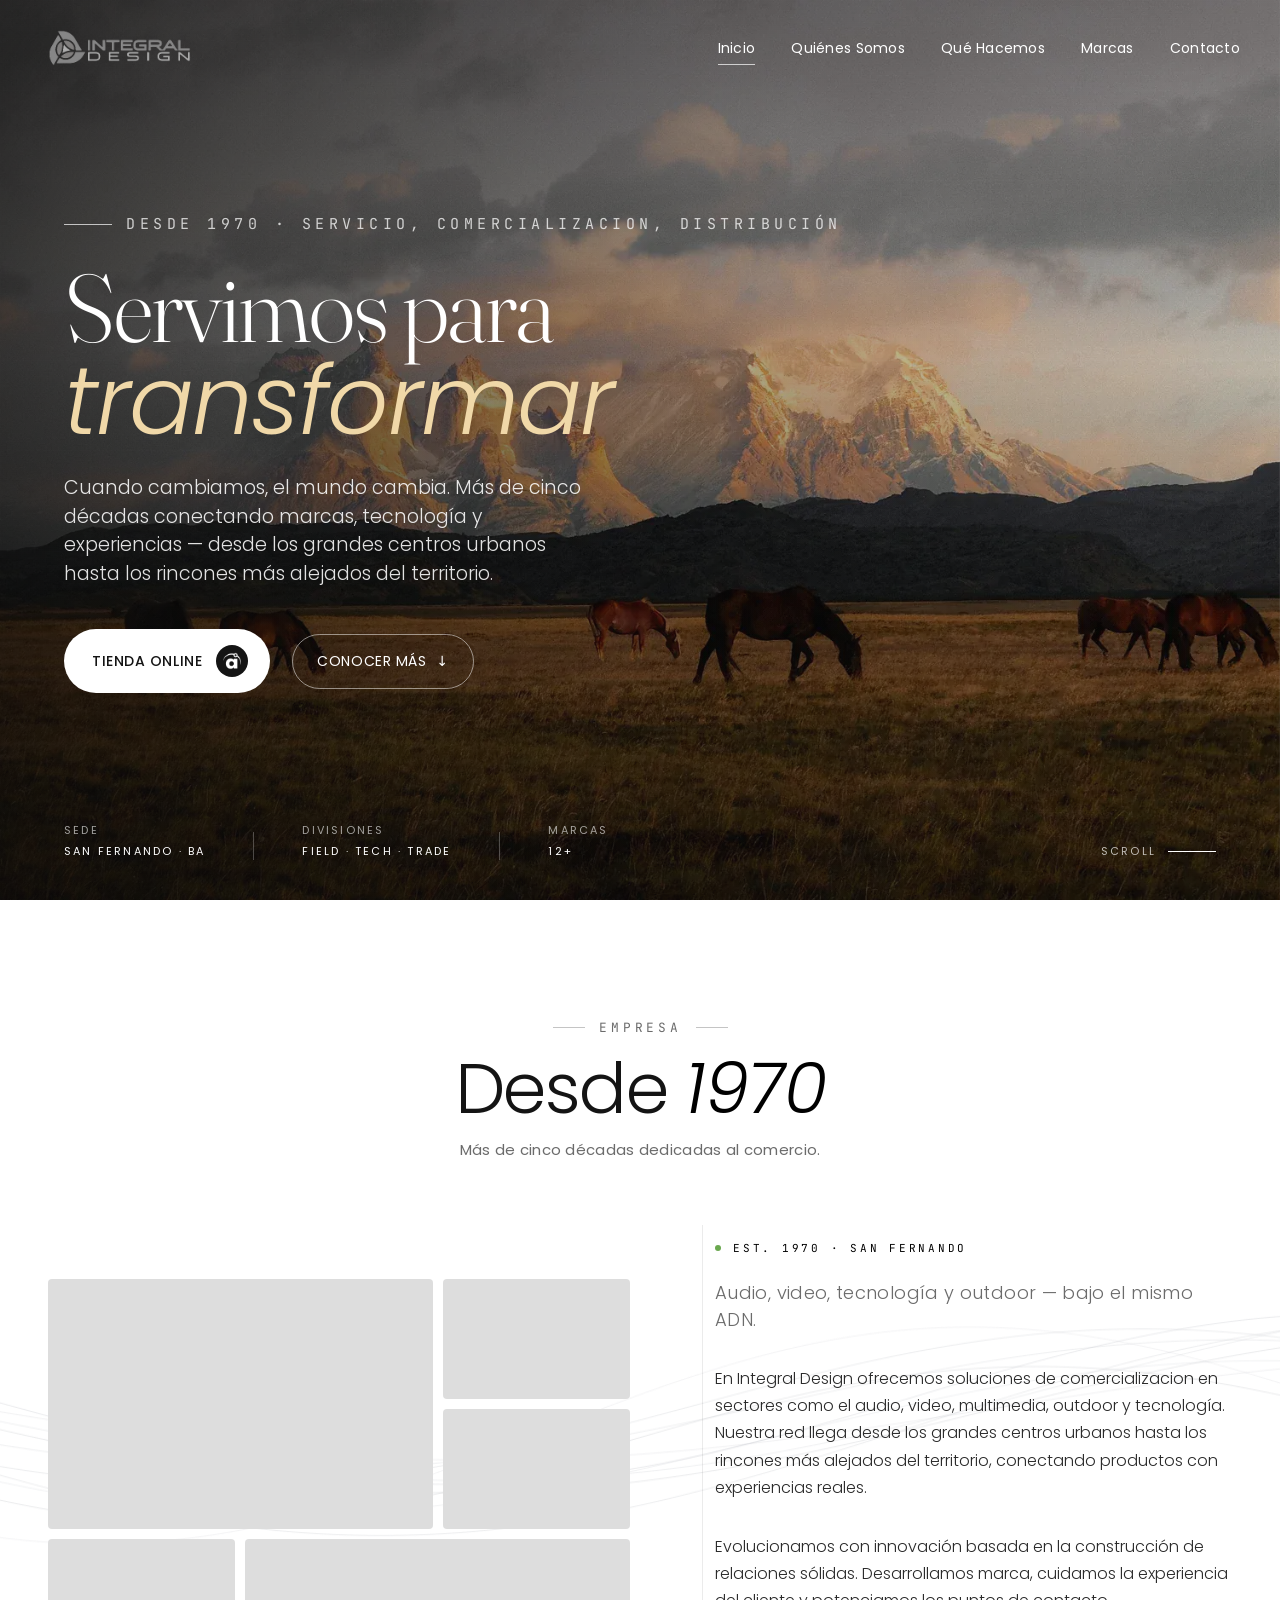
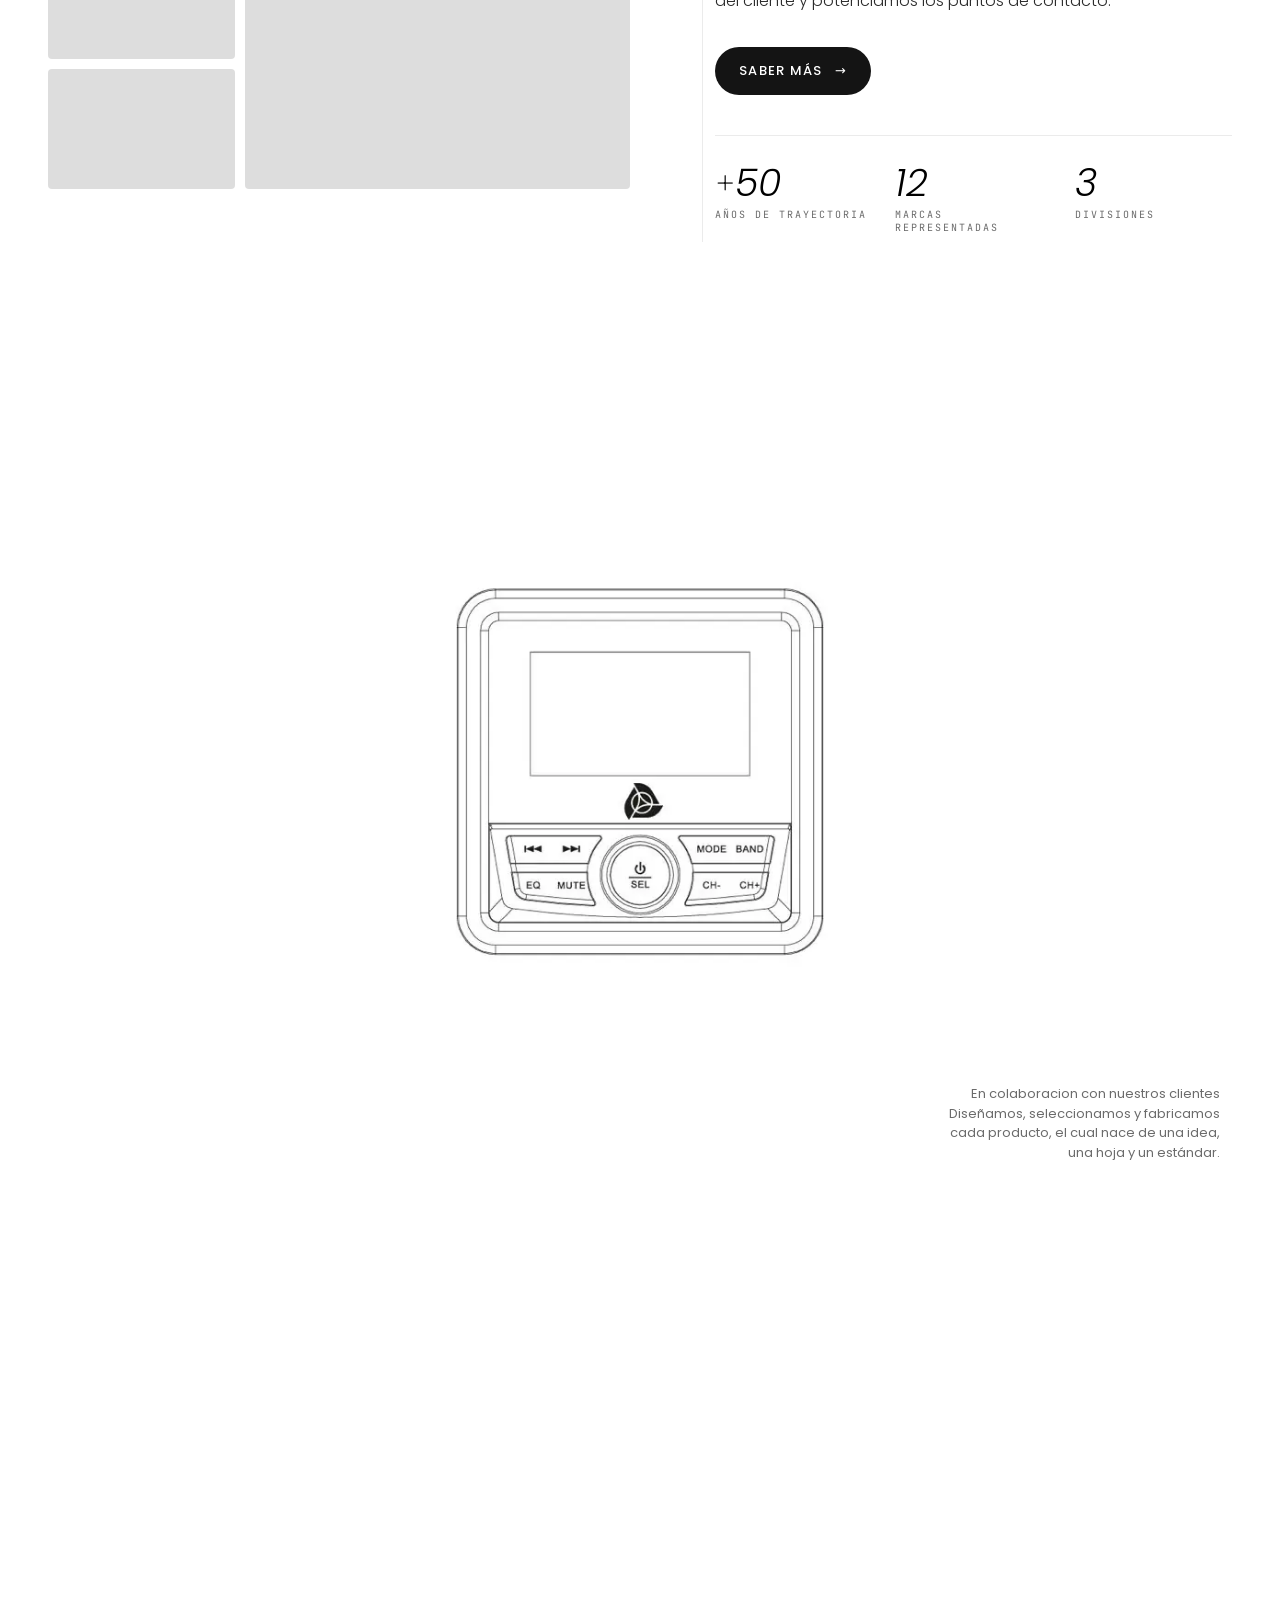
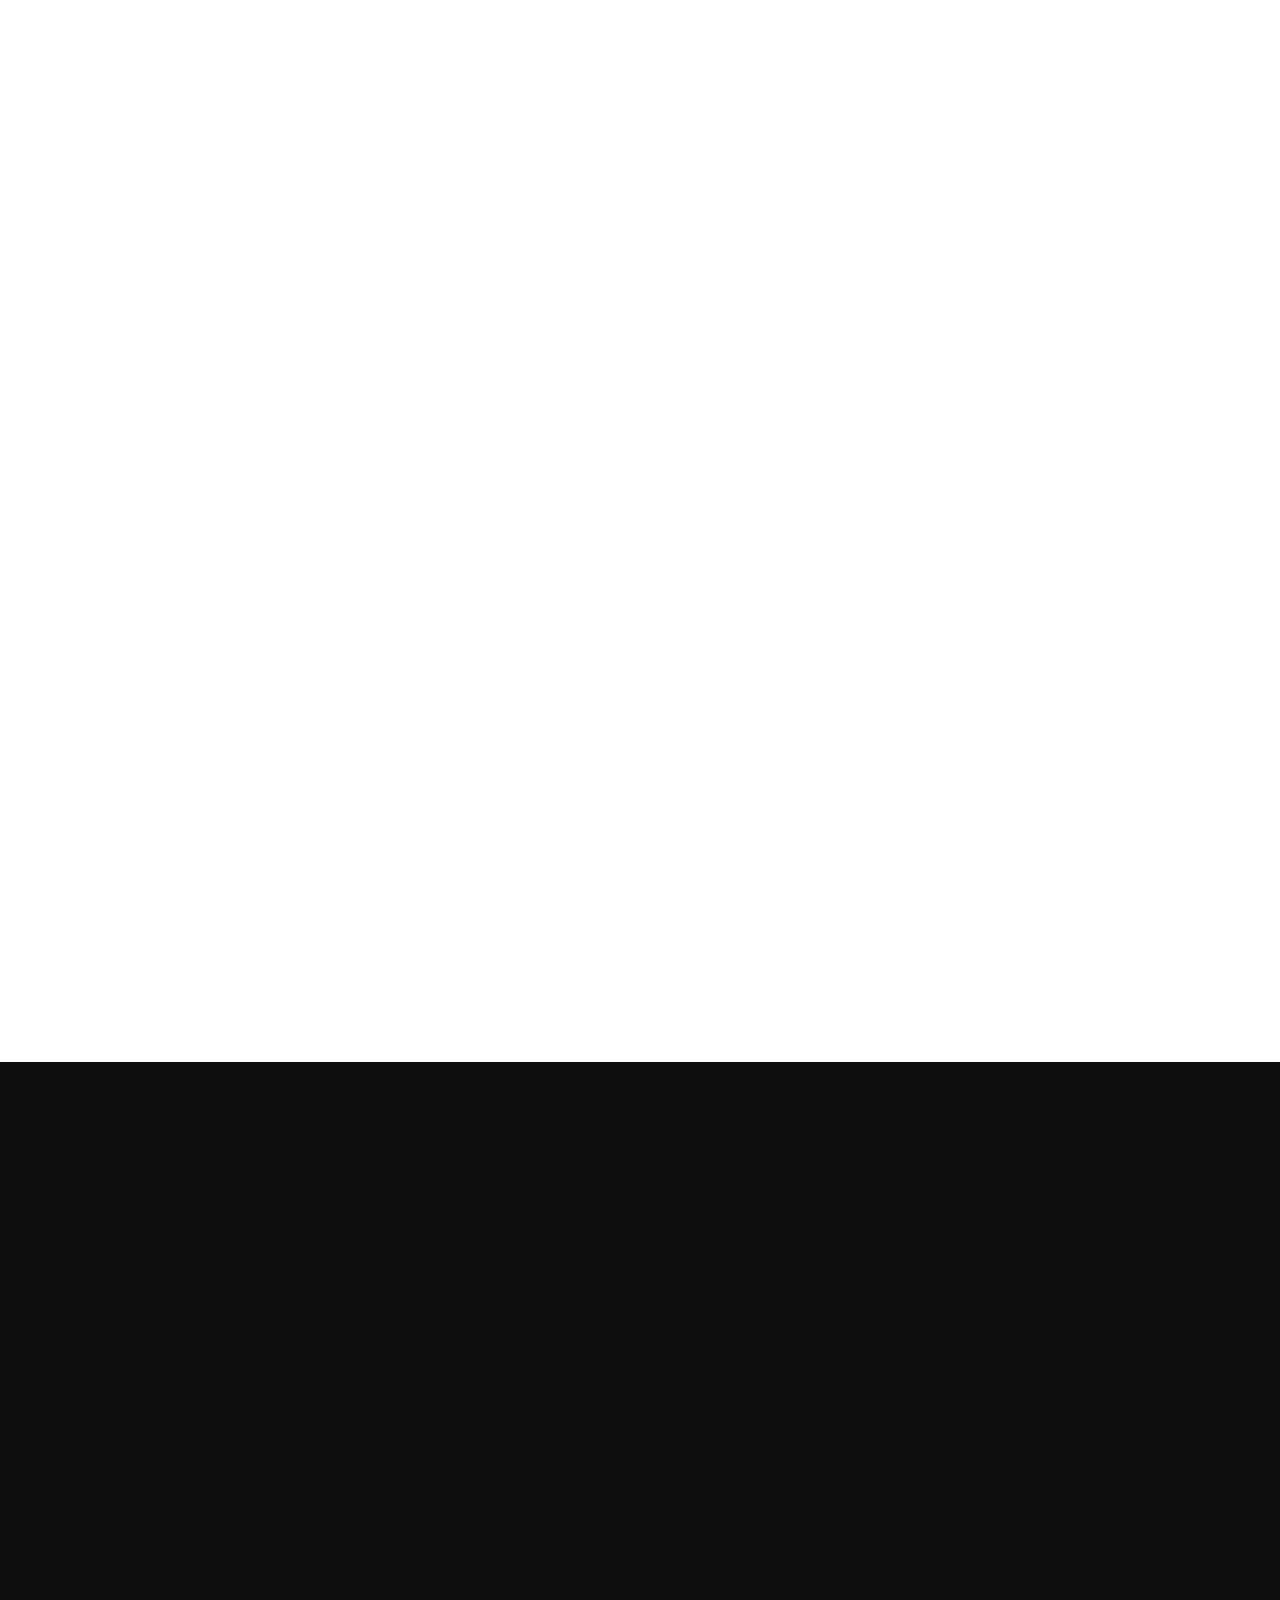
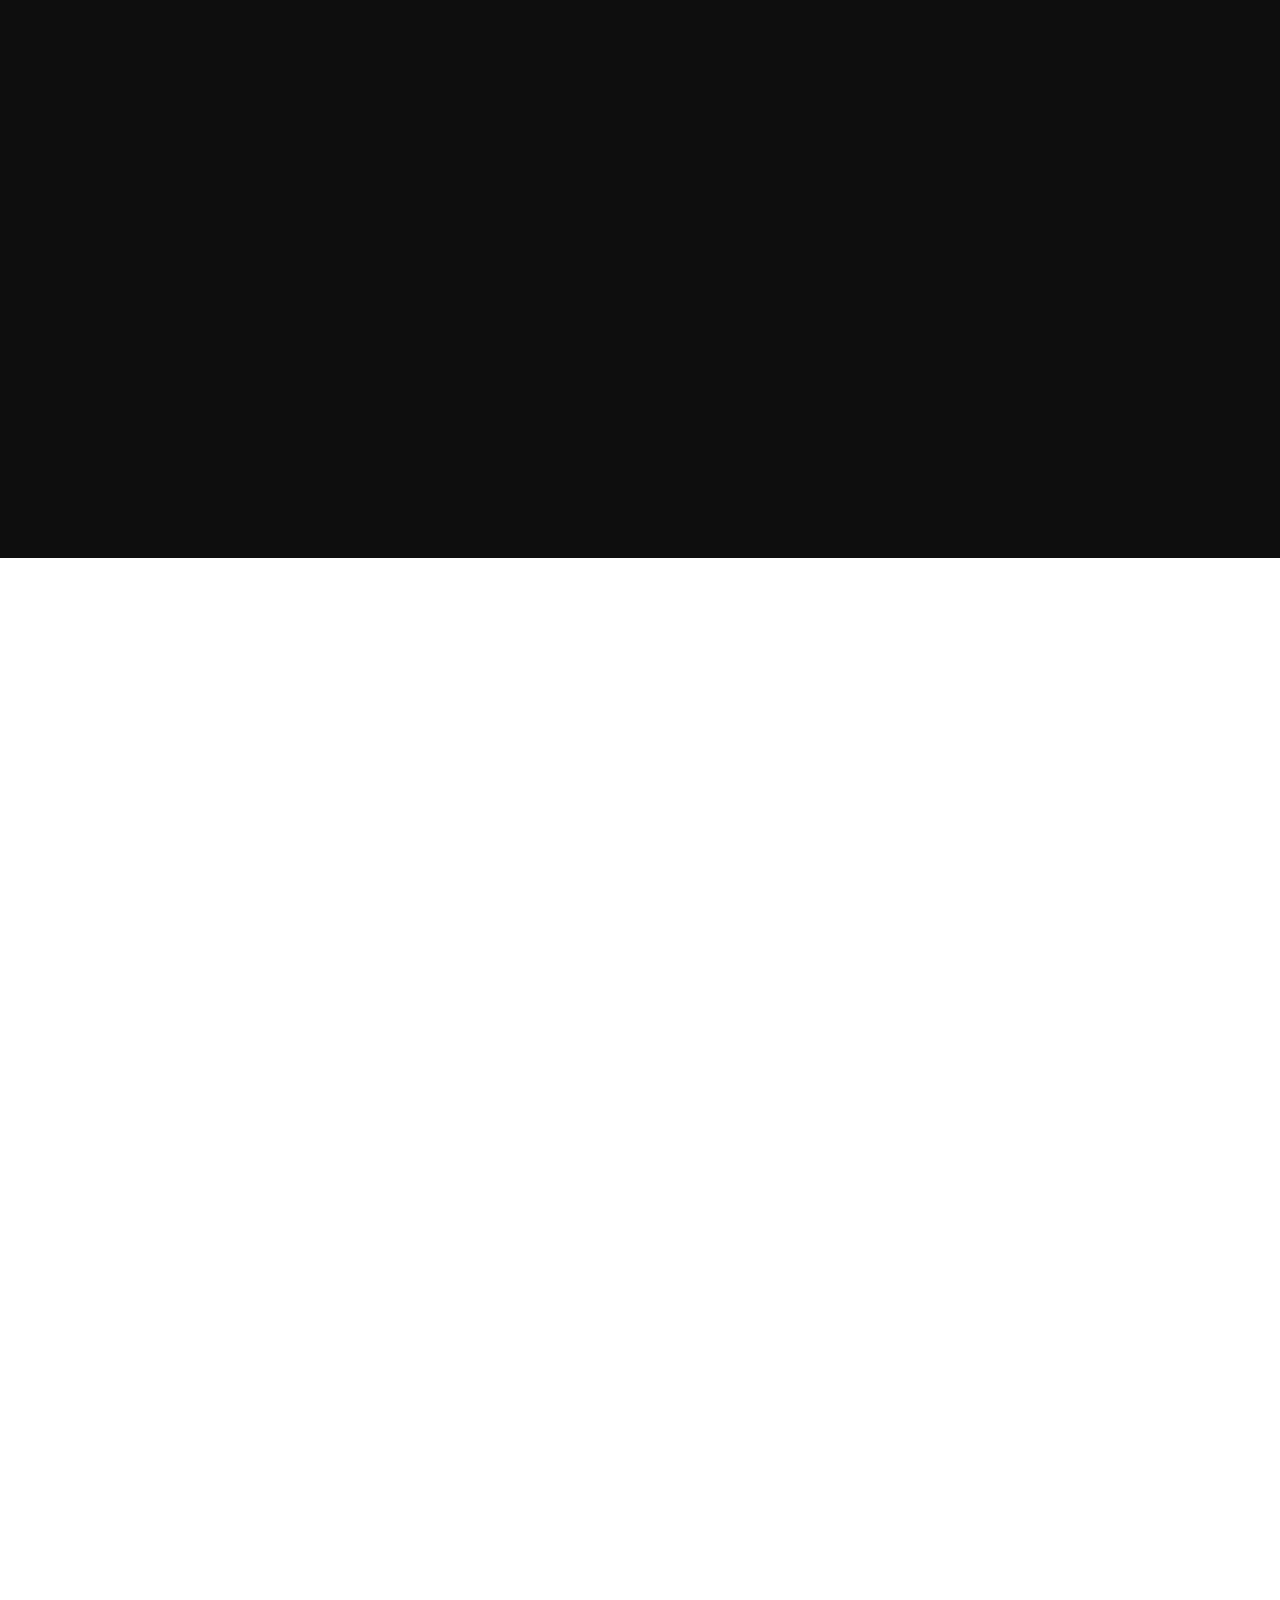
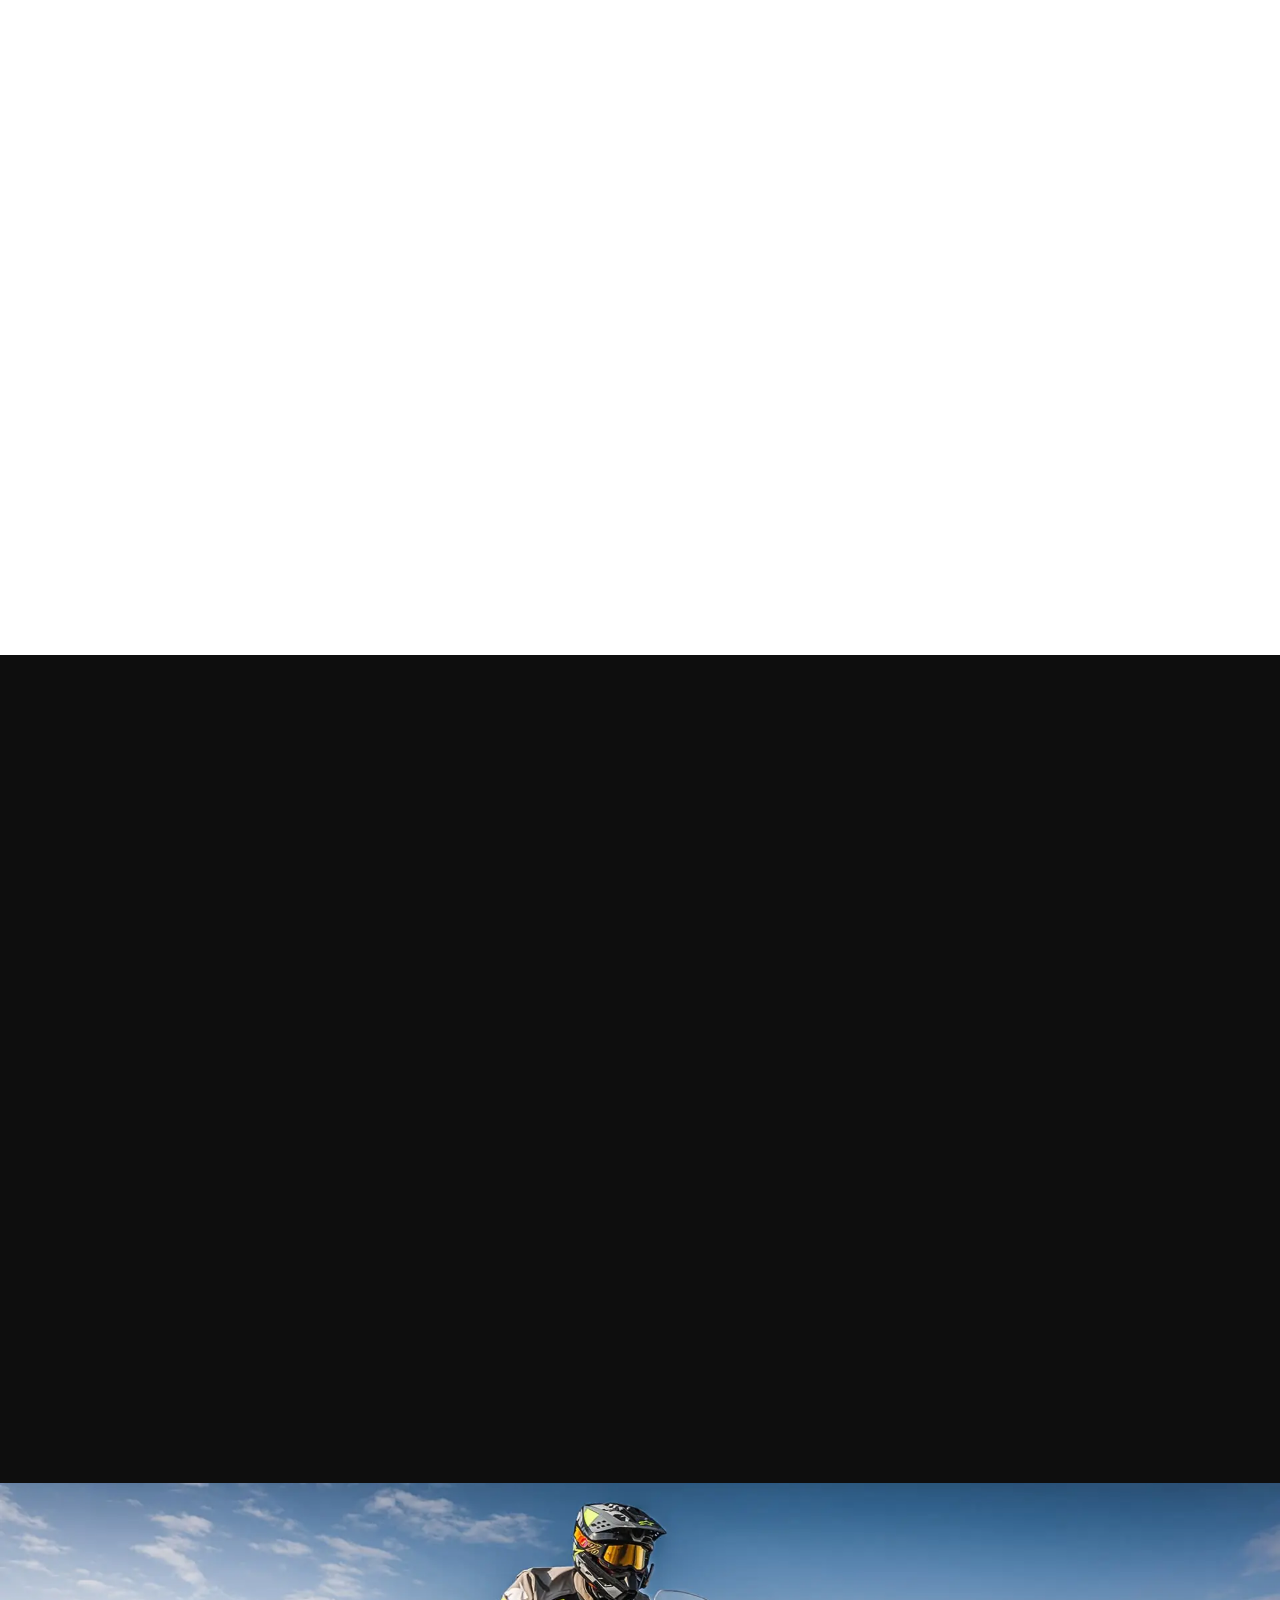
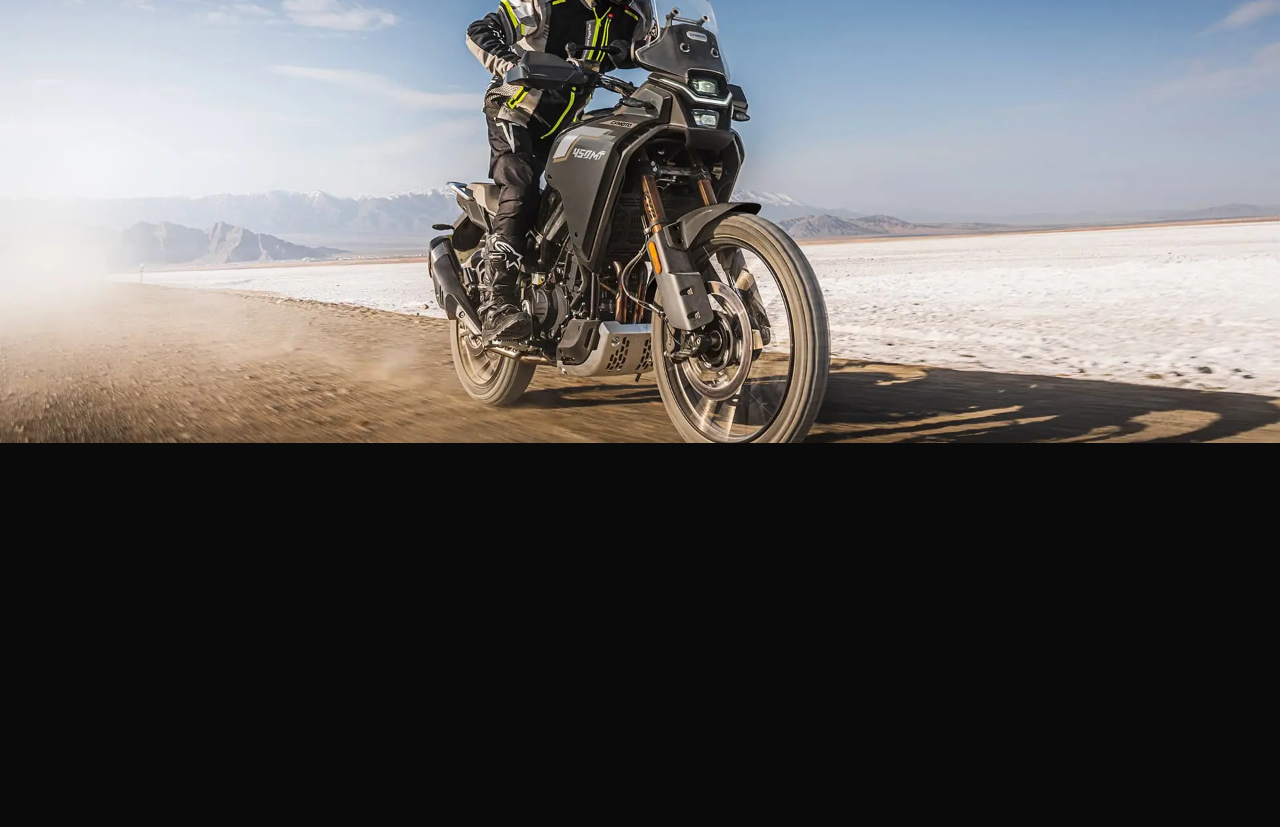
==== commit baaaef1a: "probando a ver si funciona el estereo con animacion" ====
--- a/index.html
+++ b/index.html
@@ -162,9 +162,8 @@
      ========================================================== -->
 <section class="stereo-section" aria-label="Del boceto al producto">
   <div class="stereo-sticky">
-    <!-- <div class="stereo-bg-text">boceto  &amp; producto</div> -->
     <div class="stereo-container">
-      <img src="media/Estereo/sin_color.webp" alt="Boceto del estéreo" class="stereo-boceto">
+      <img src="media/ESTEREO/sin_color.webp" alt="Boceto del estéreo" class="stereo-boceto">
       <img src="media/Estereo/color.webp" alt="Estéreo terminado" class="stereo-color">
     </div>
     <div class="stereo-caption" data-anim="up">
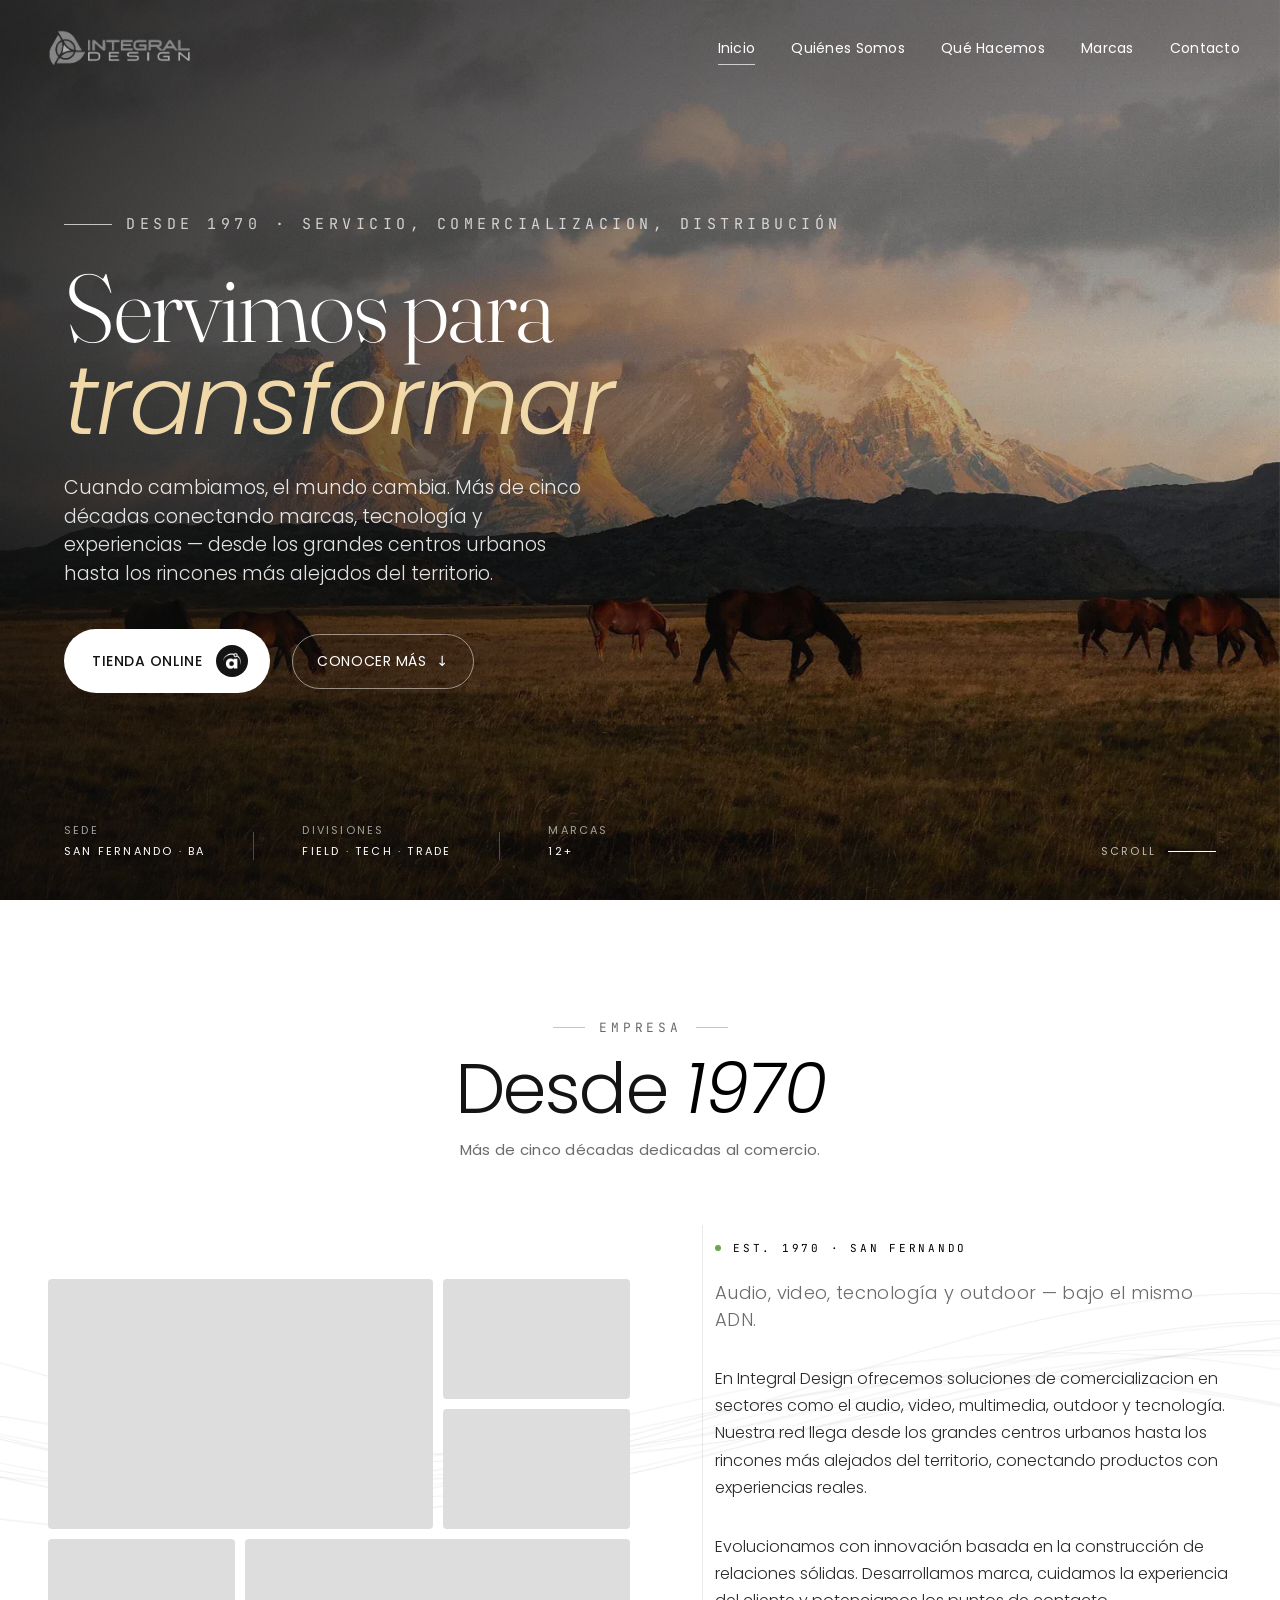
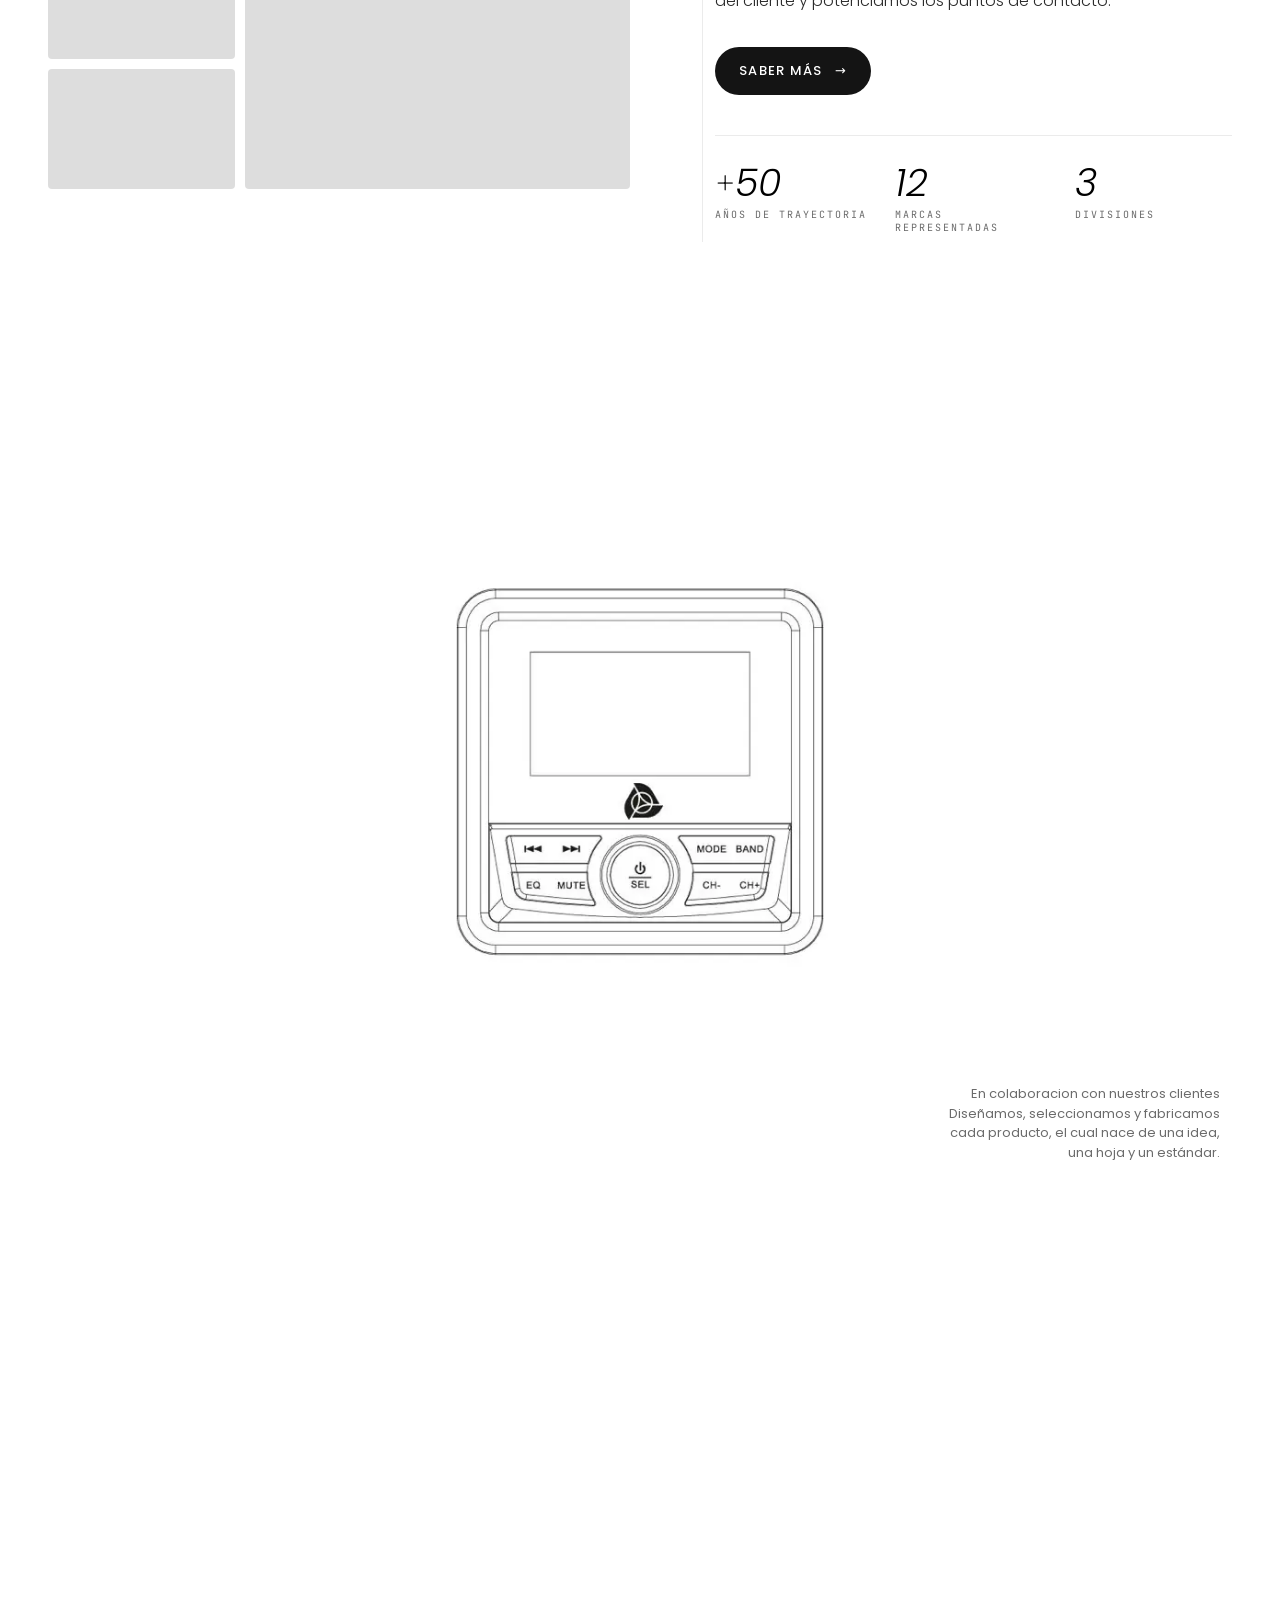
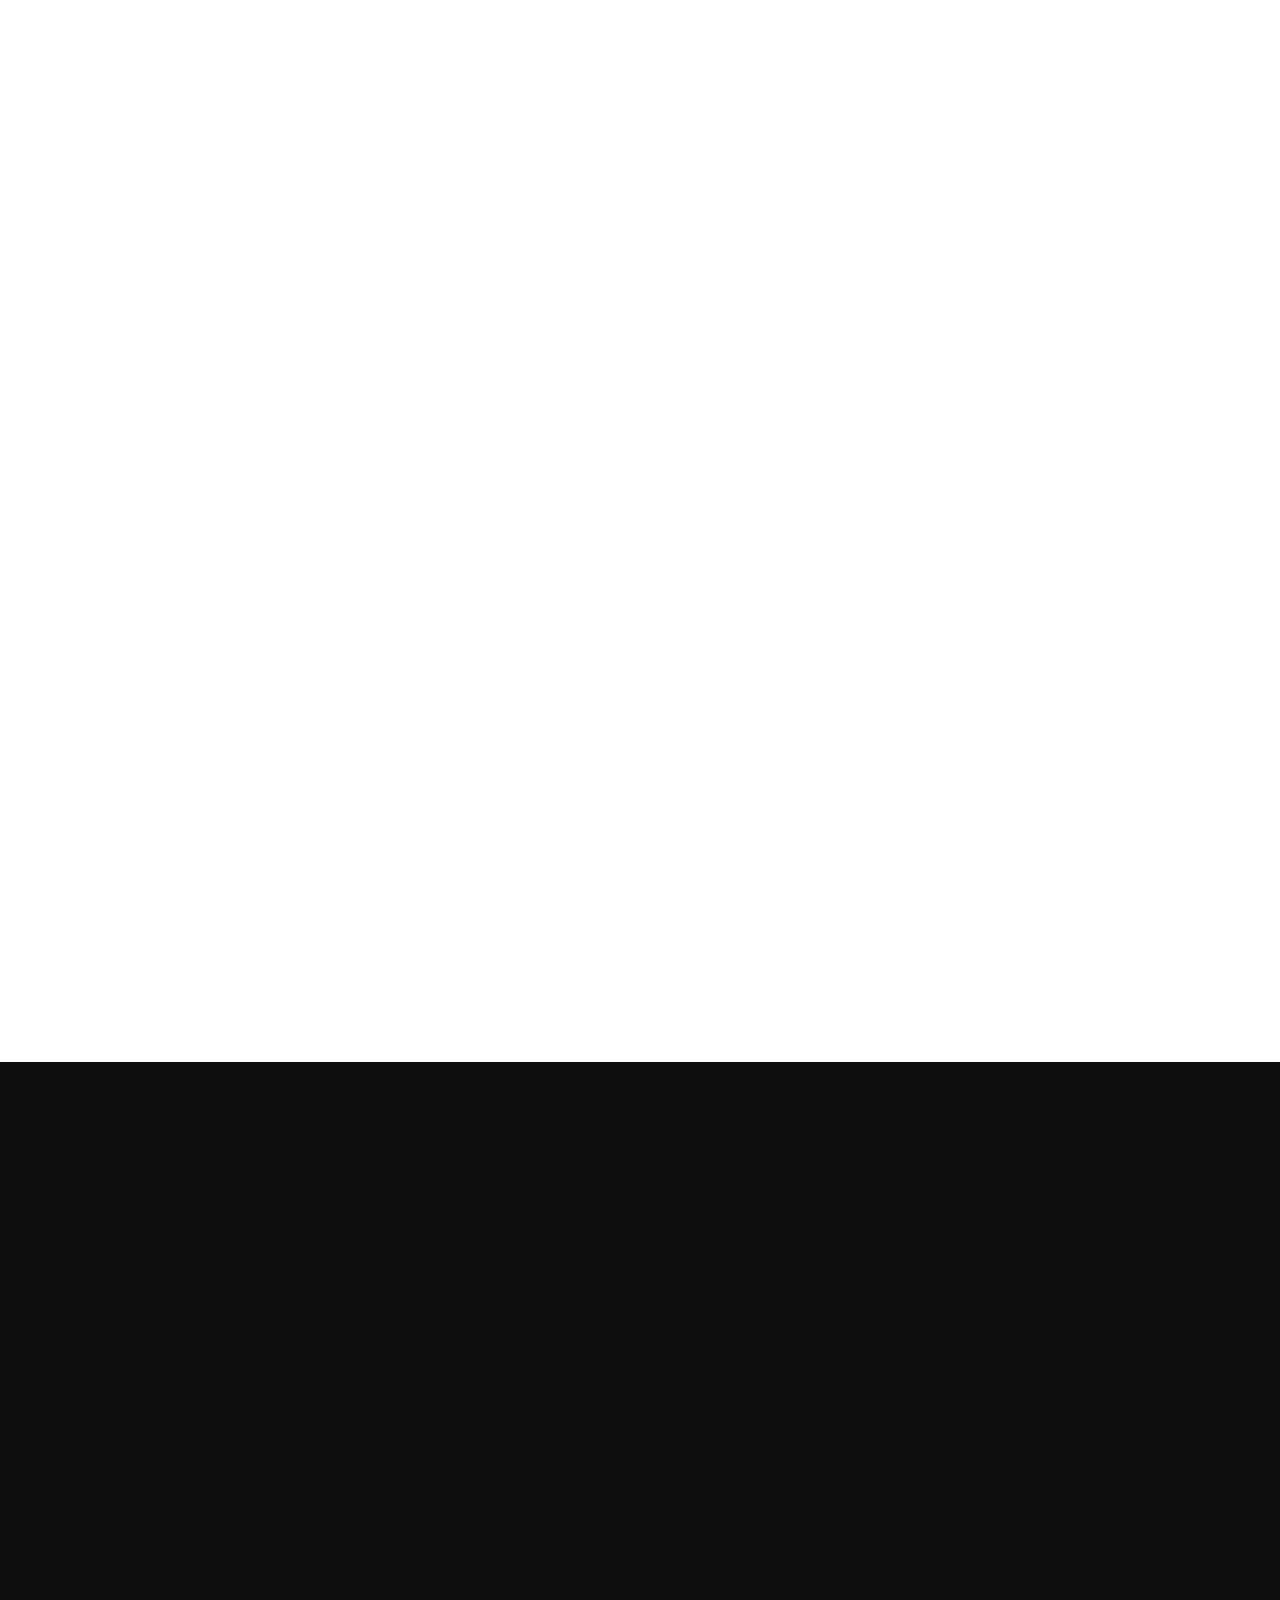
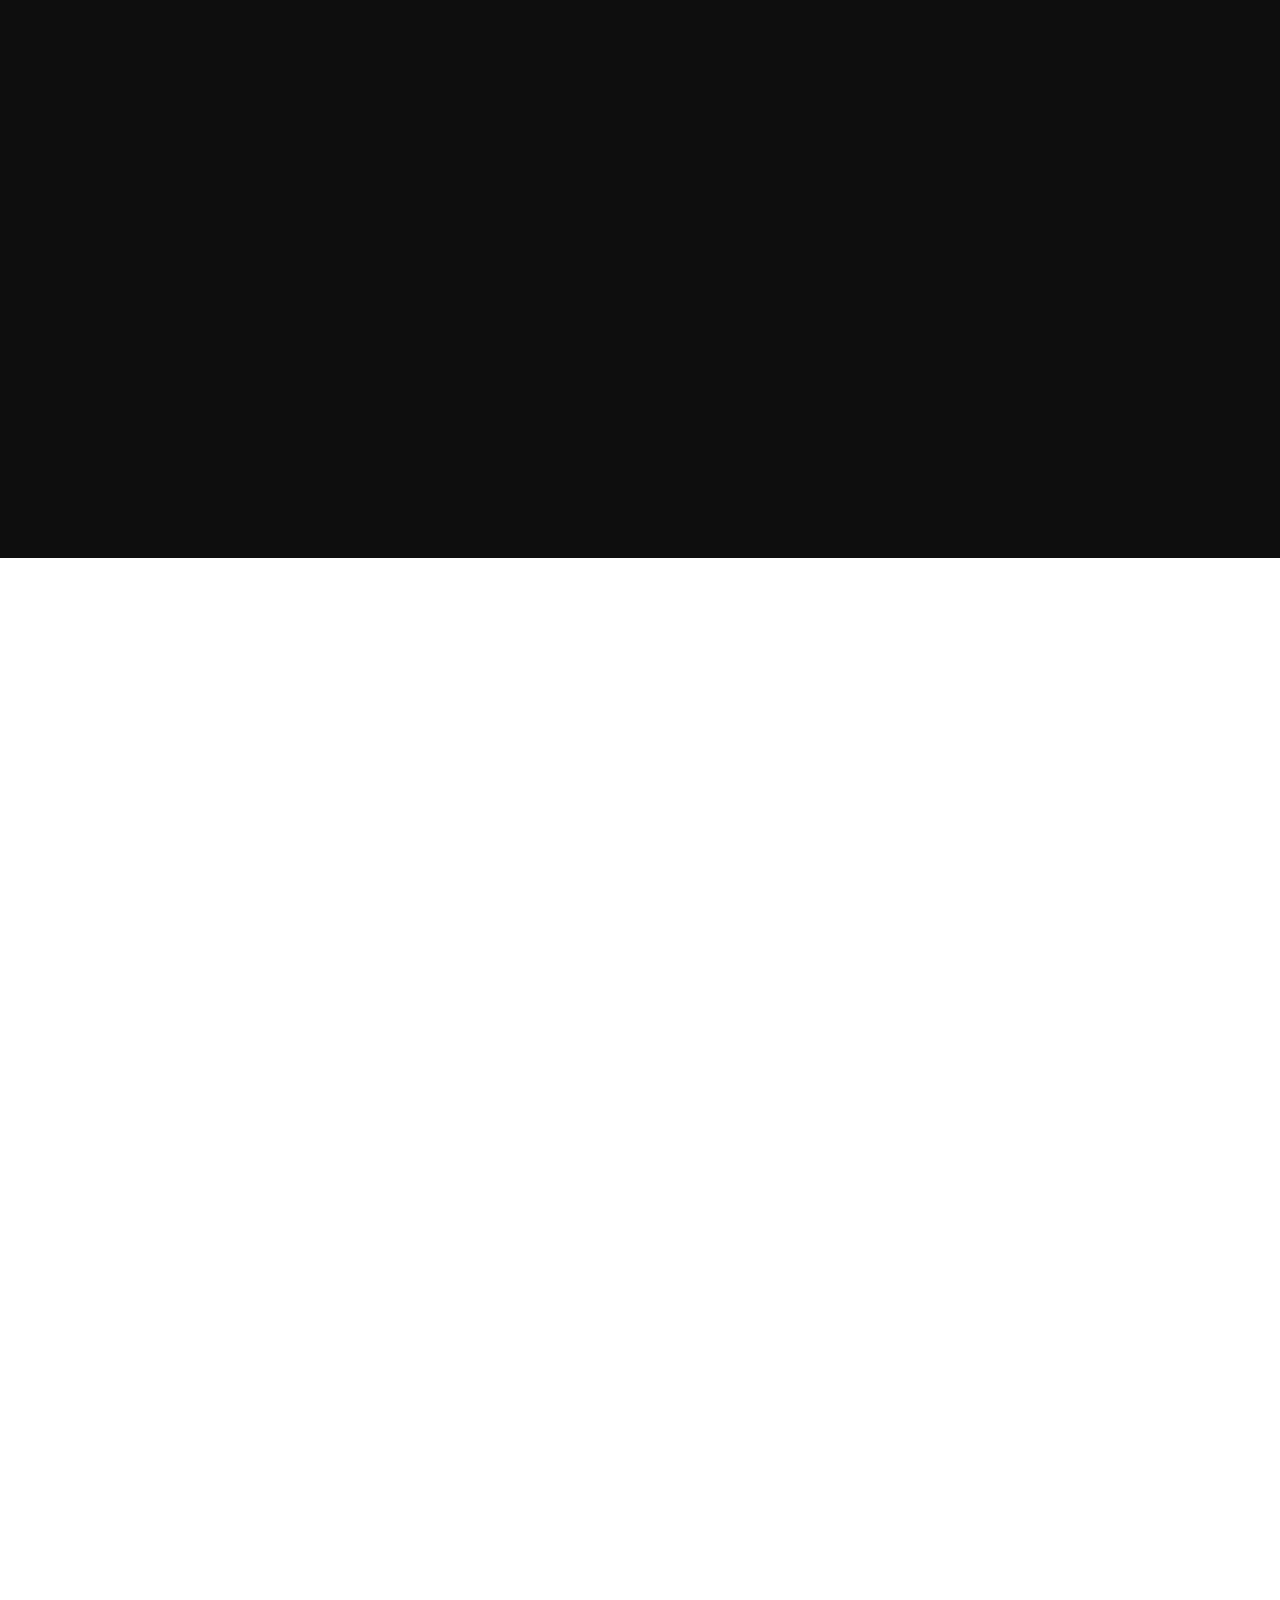
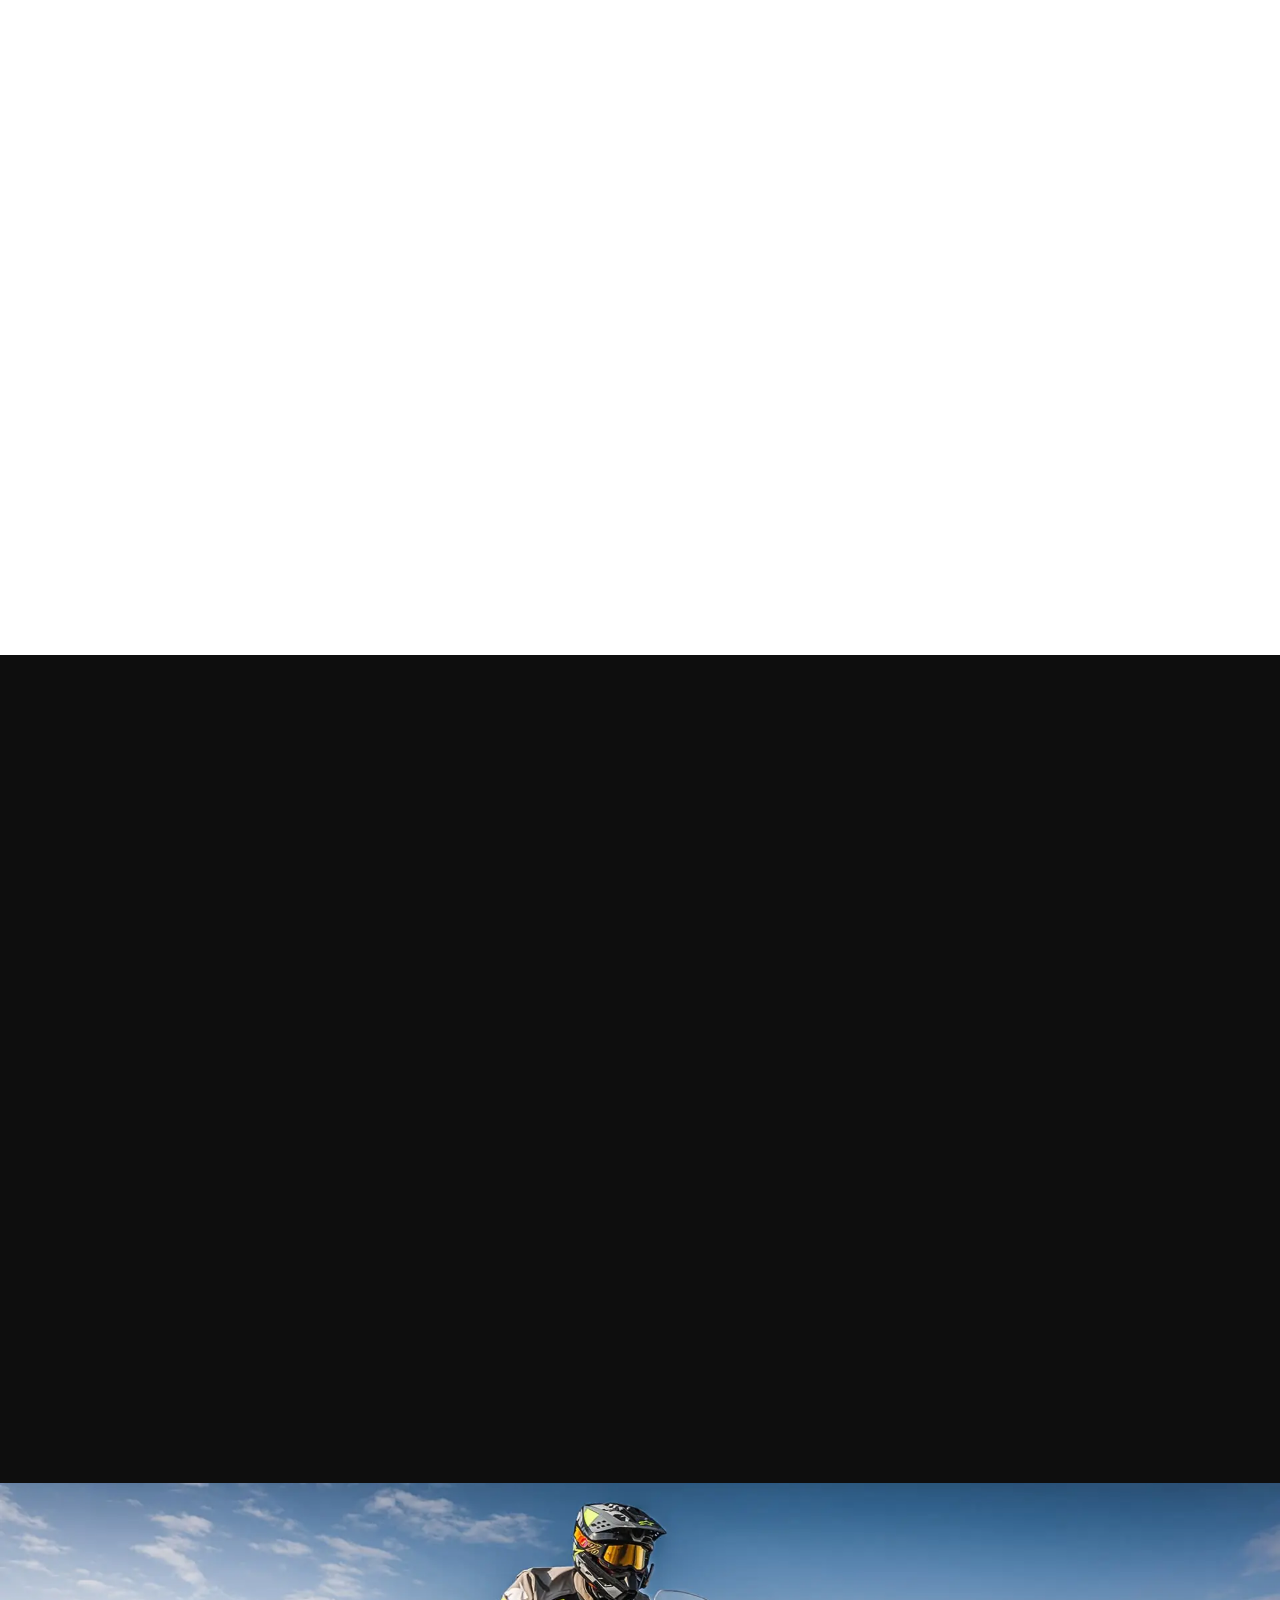
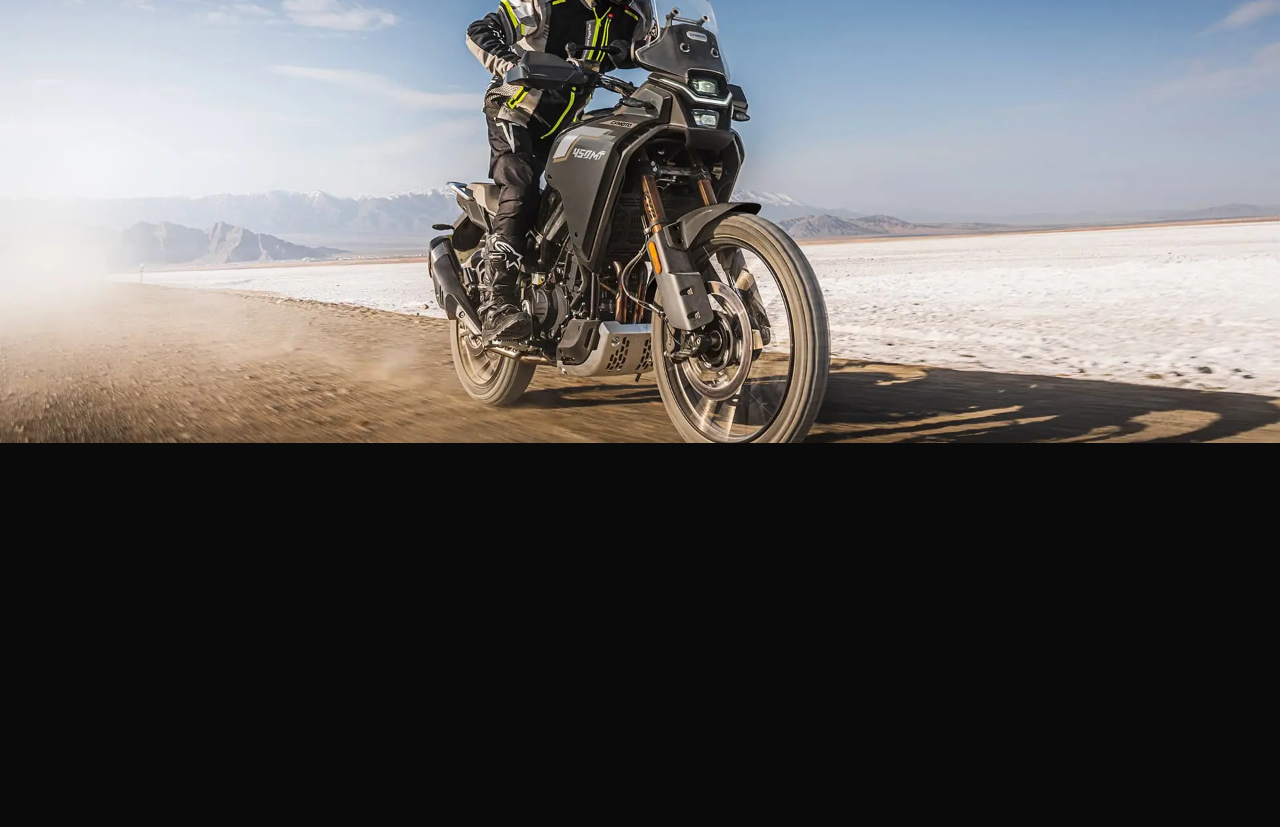
==== commit 0e98b0d9: "probando" ====
--- a/index.html
+++ b/index.html
@@ -164,7 +164,7 @@
   <div class="stereo-sticky">
     <div class="stereo-container">
       <img src="media/ESTEREO/sin_color.webp" alt="Boceto del estéreo" class="stereo-boceto">
-      <img src="media/Estereo/color.webp" alt="Estéreo terminado" class="stereo-color">
+      <img src="media/ESTEREO/color.webp" alt="Estéreo terminado" class="stereo-color">
     </div>
     <div class="stereo-caption" data-anim="up">
         En colaboracion con nuestros clientes Diseñamos, seleccionamos y fabricamos cada producto, el cual nace de una idea, una hoja y un estándar.
